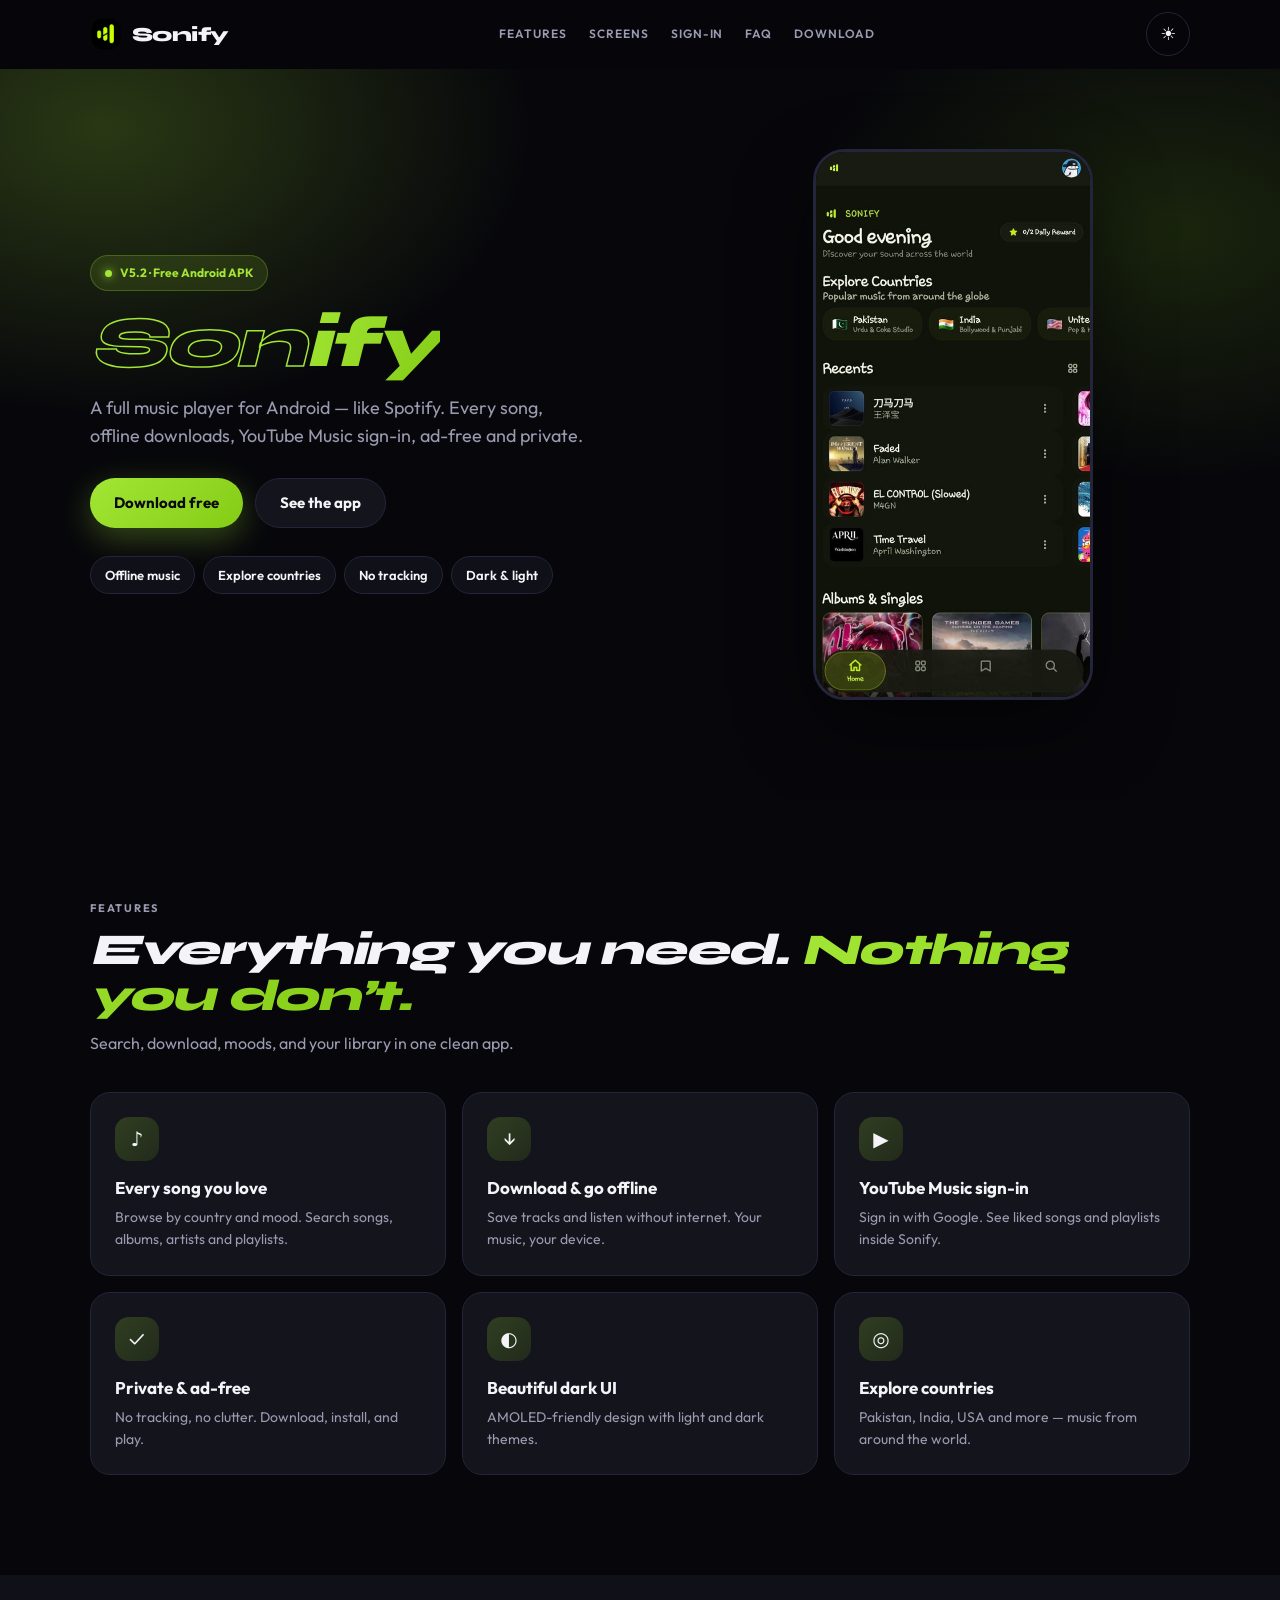
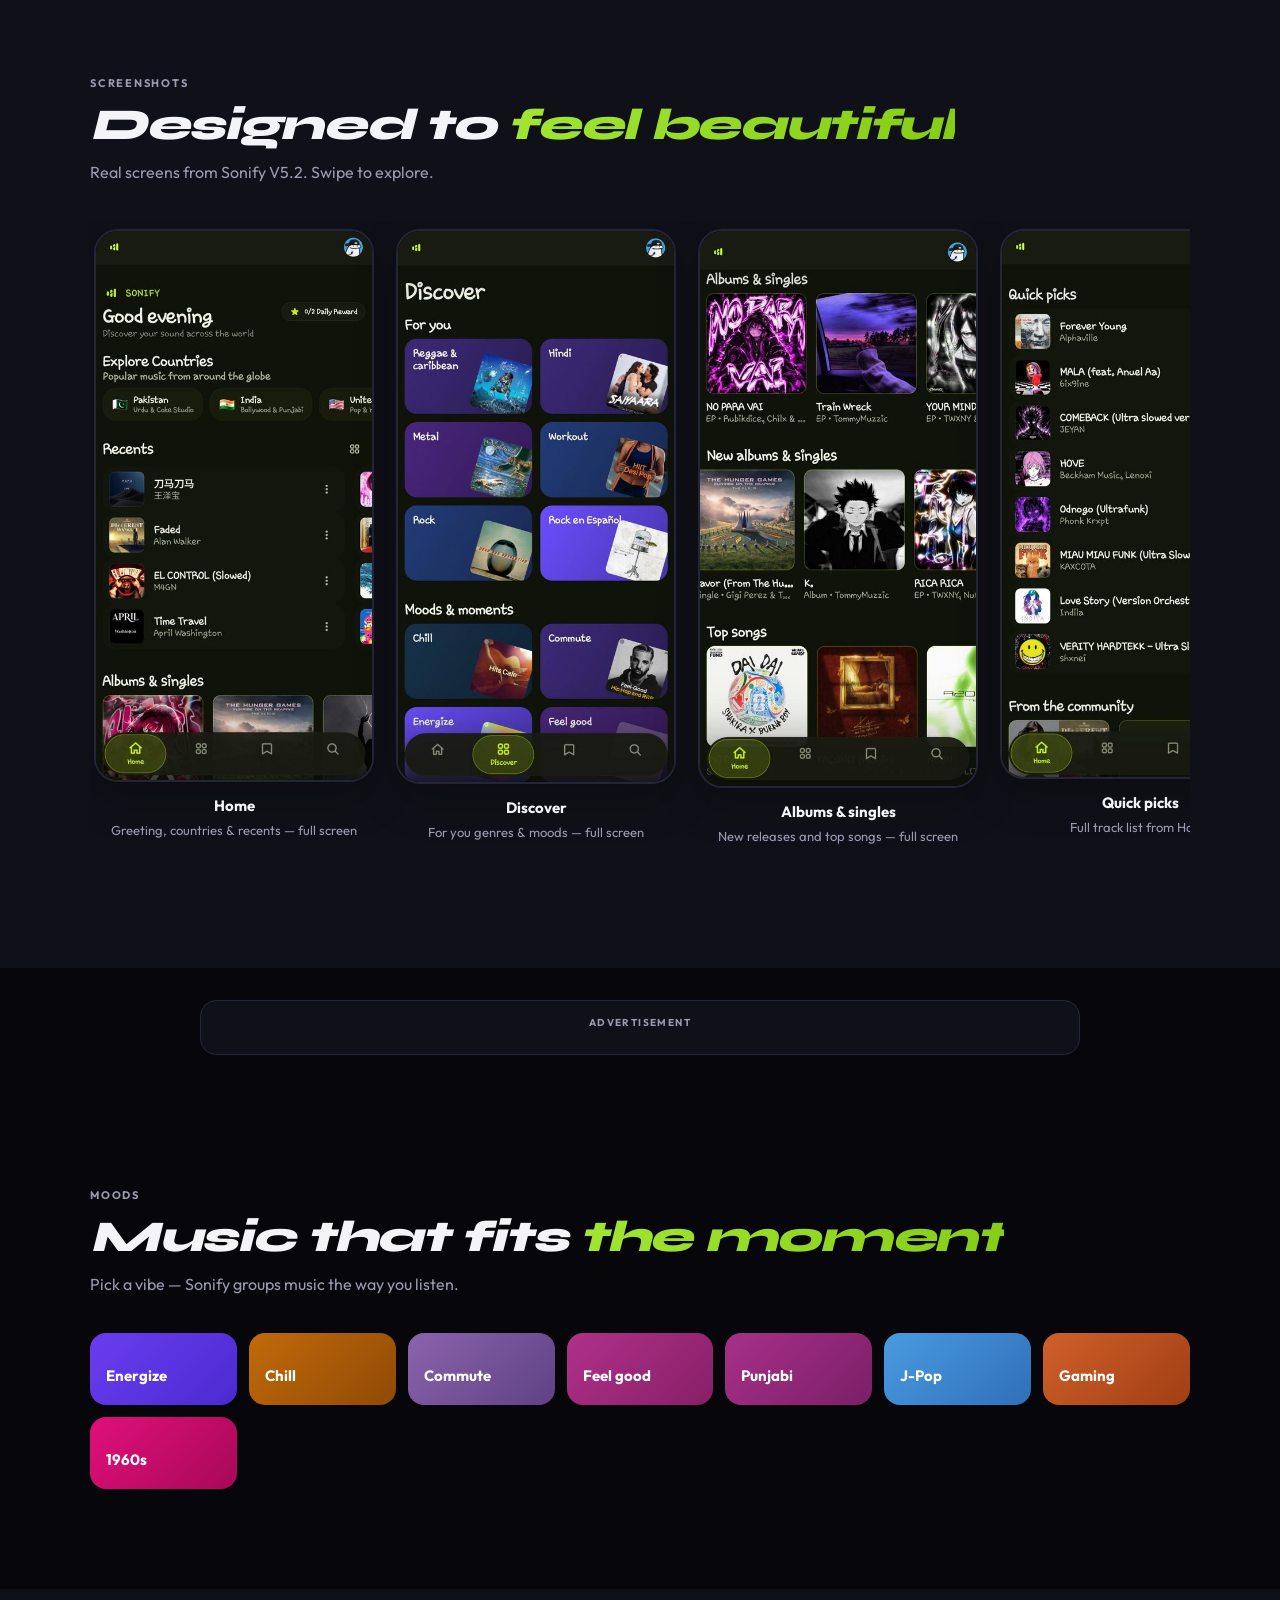
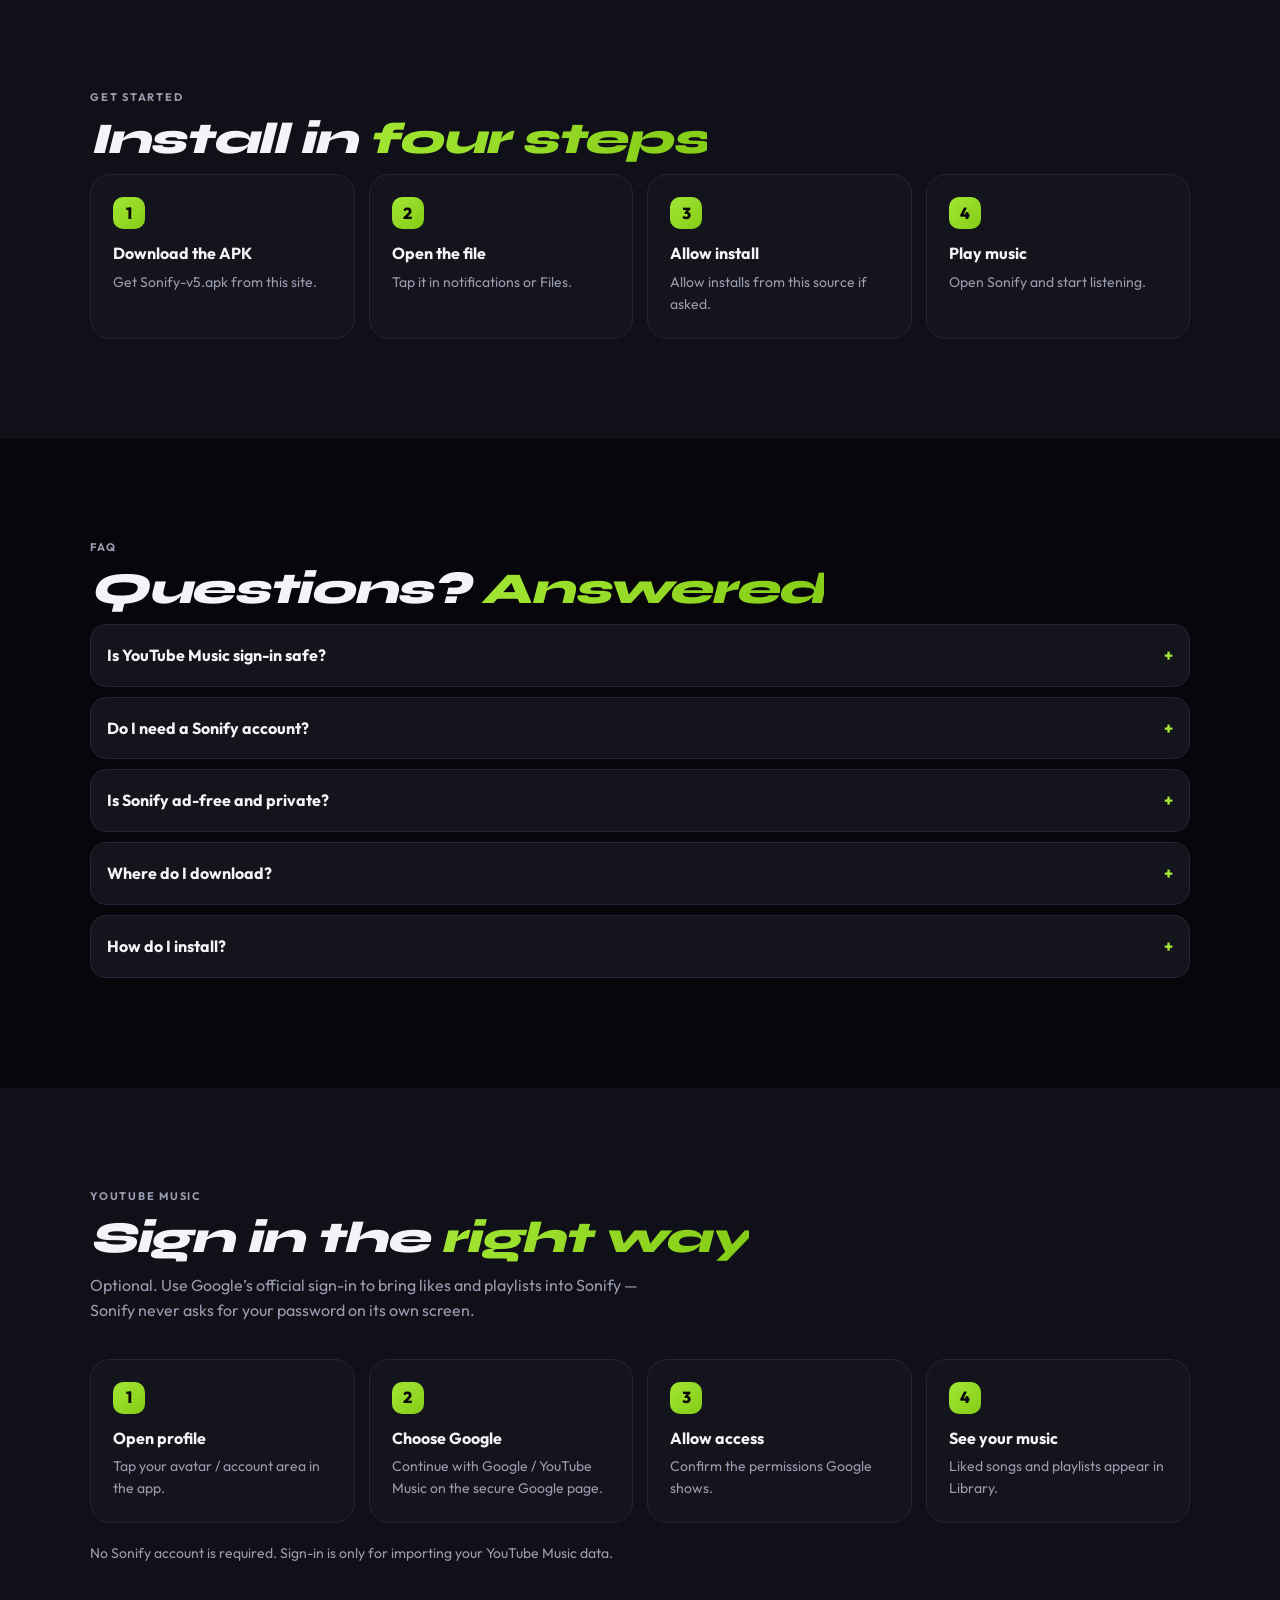
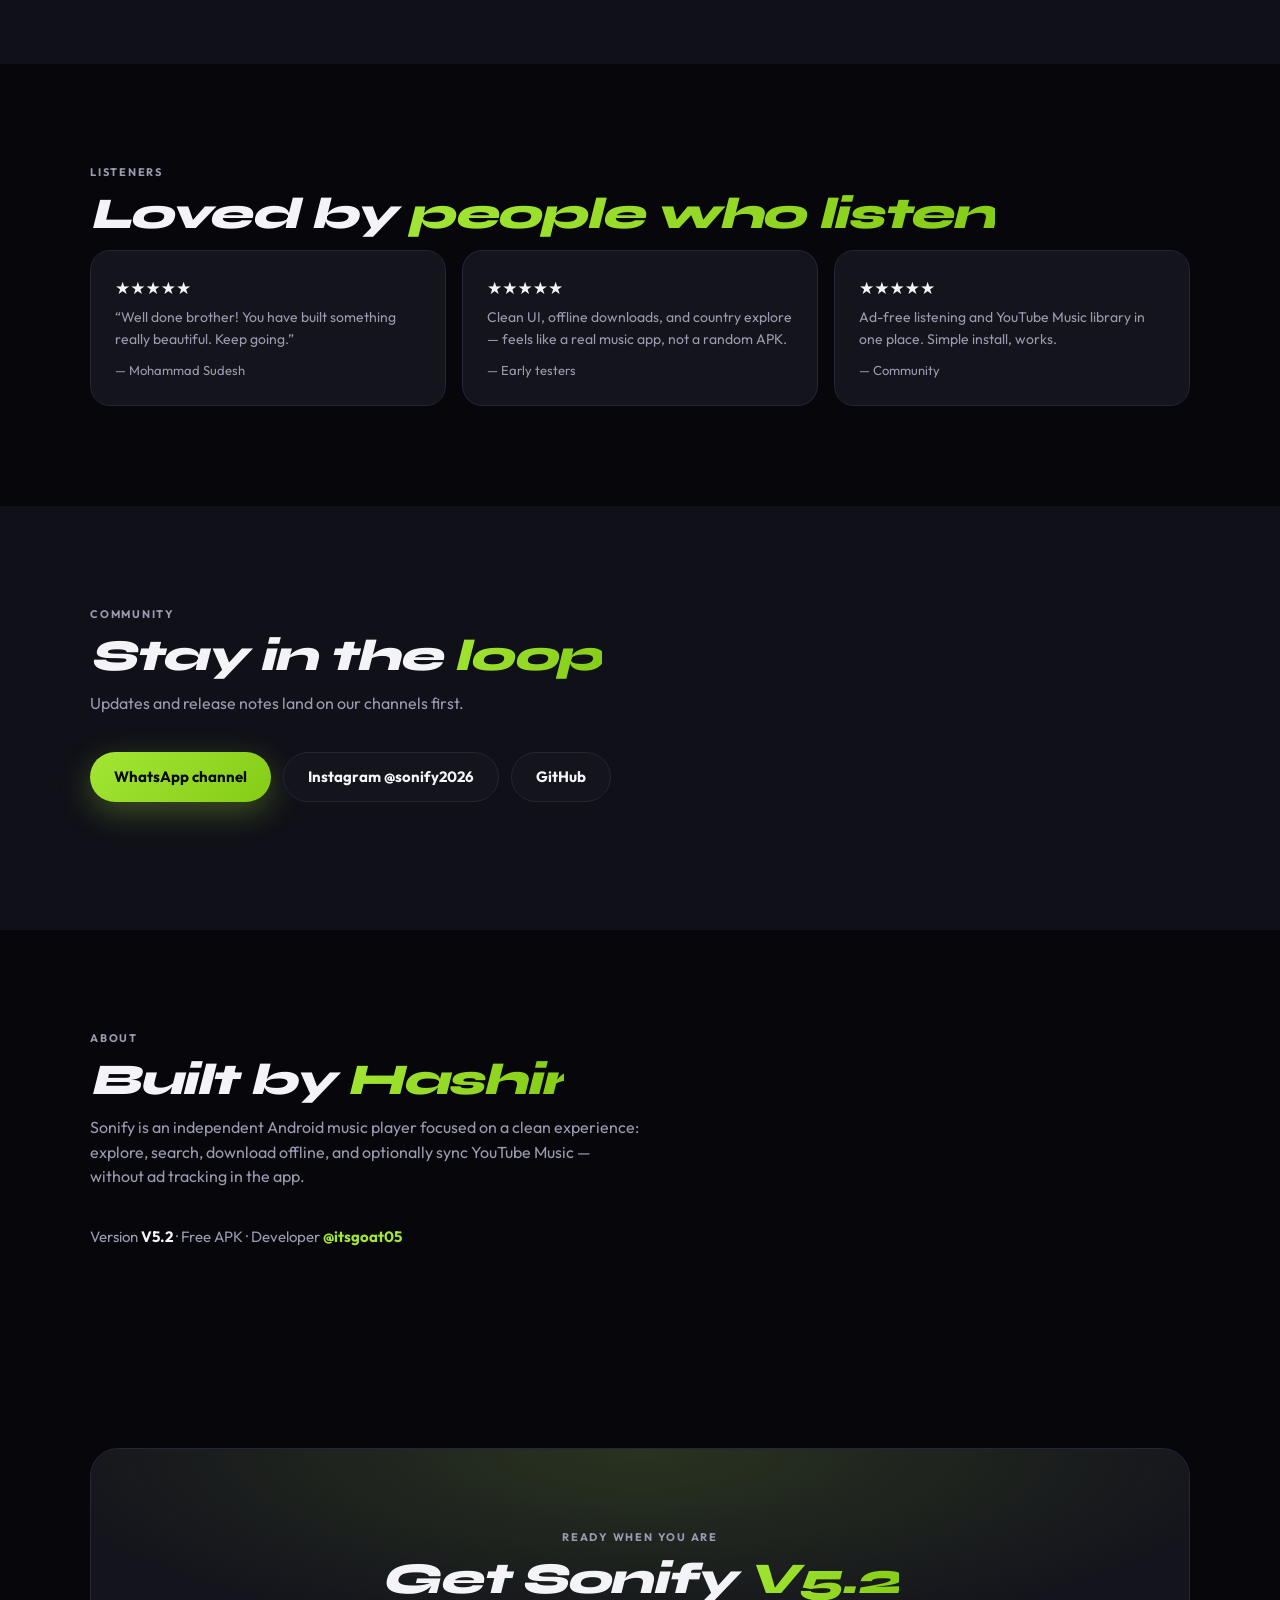
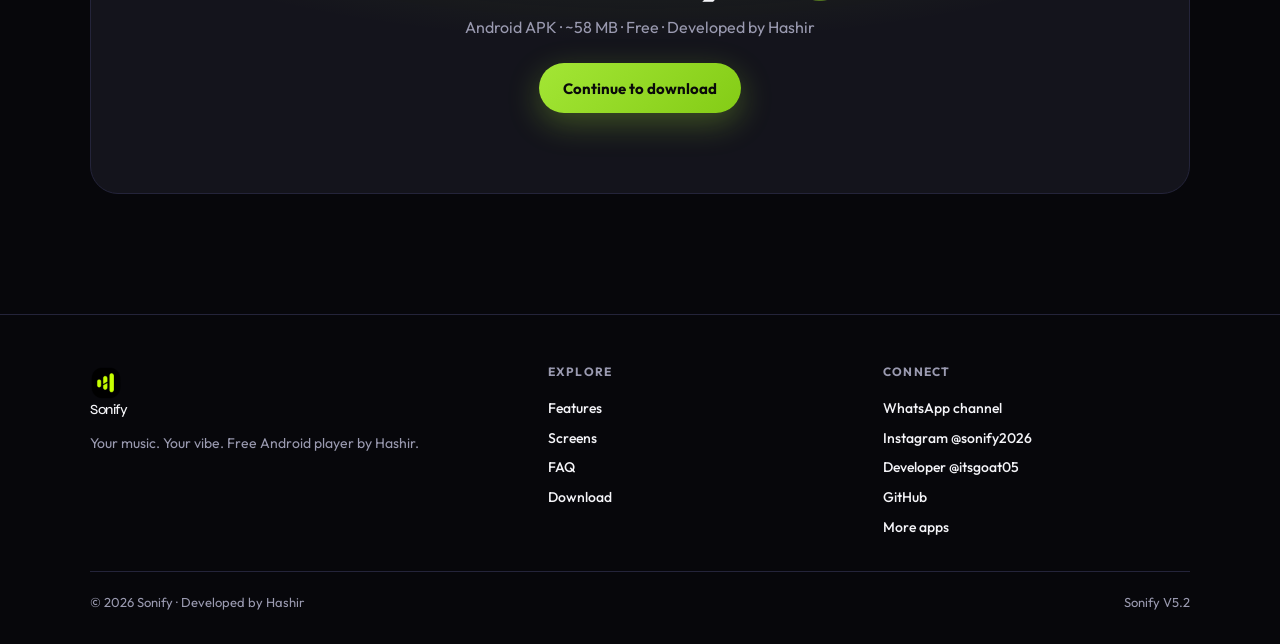
==== index.html @ 1831261c "Add files via upload" ====
<!DOCTYPE html>
<html lang="en">
<head>
<meta charset="utf-8">
<meta name="google-adsense-account" content="ca-pub-5997821729921047">
<meta name="viewport" content="width=device-width, initial-scale=1, maximum-scale=1, user-scalable=no, viewport-fit=cover">
<title>Sonify V5.2 — Free Music Player for Android | Download APK</title>
<link rel="icon" href="/favicon.ico?v=6" sizes="any">
<link rel="icon" type="image/png" sizes="48x48" href="/favicon-48.png?v=6">
<link rel="icon" type="image/png" sizes="192x192" href="/favicon.png?v=6">
<link rel="apple-touch-icon" sizes="180x180" href="/apple-touch-icon.png?v=6">
<meta name="description" content="Sonify V5.2 is a full music player for Android like Spotify — stream and download any song, offline listening, ad-free, no tracking. Sign in with YouTube Music. Just download, install, and play.">
<meta name="keywords" content="Sonify, Sonify V5.2, free music player Android, Spotify alternative, download music APK, offline music player, ad free music app">
<meta name="author" content="Hashir">
<meta name="robots" content="index, follow, max-image-preview:large">
<link rel="canonical" href="https://www.sonify.website/">
<meta name="theme-color" content="#a3e635">
<meta name="application-name" content="Sonify">
<meta property="og:type" content="website">
<meta property="og:site_name" content="Sonify">
<meta property="og:title" content="Sonify V5.2 — Free Music Player for Android | Download APK">
<meta property="og:description" content="Full music player for Android like Spotify. Every song, offline downloads, ad-free, no tracking. Free APK by Hashir.">
<meta property="og:url" content="https://www.sonify.website/">
<meta property="og:image" content="https://www.sonify.website/icon-512.png">
<meta property="og:locale" content="en_US">
<meta name="twitter:card" content="summary_large_image">
<meta name="twitter:title" content="Sonify V5.2 — Free Music Player for Android | Download APK">
<meta name="twitter:description" content="Full music player for Android like Spotify. Every song, offline, ad-free. Download free APK.">
<meta name="twitter:image" content="https://www.sonify.website/icon-512.png">
<script type="application/ld+json">{"@context":"https://schema.org","@type":"SoftwareApplication","name":"Sonify","alternateName":"Sonify V5.2","applicationCategory":"MusicApplication","operatingSystem":"Android","softwareVersion":"5.2","description":"Sonify V5.2 full music player for Android like Spotify. Ad-free, offline, no tracking.","author":{"@type":"Person","name":"Hashir"},"url":"https://www.sonify.website/","image":"https://www.sonify.website/icon-512.png","downloadUrl":"https://github.com/itsmy5784-oss/Sonify/releases/download/v5.0.0/sonify.apk","fileSize":"57.6 MB"}</script>
<meta name="monetag" content="b35fee047ed645a8fd0db316ee1b9341">
<script>try{document.documentElement.dataset.theme=localStorage.getItem("theme")||"dark"}catch(e){document.documentElement.dataset.theme="dark"}</script>
<link rel="preconnect" href="https://fonts.googleapis.com">
<link rel="preconnect" href="https://fonts.gstatic.com" crossorigin>
<link href="https://fonts.googleapis.com/css2?family=Outfit:wght@300;400;500;600;700;800&family=Syne:wght@700;800&display=swap" rel="stylesheet">
<script async src="https://www.googletagmanager.com/gtag/js?id=G-6S0XDQK10V"></script>
<script>window.dataLayer=window.dataLayer||[];function gtag(){dataLayer.push(arguments);}gtag('js',new Date());gtag('config','G-6S0XDQK10V');</script>
<script async src="https://pagead2.googlesyndication.com/pagead/js/adsbygoogle.js?client=ca-pub-5997821729921047" crossorigin="anonymous"></script>
<style>
:root{--lime:#a3e635;--green:#84cc16;--bg:#07070b;--soft:#101018;--card:#14141c;--bd:#24243a;--ink:#f4f4f8;--mute:#9a9ab0;--hdr:rgba(7,7,11,.85);--radius:20px;--ease:cubic-bezier(.22,1,.36,1)}
[data-theme=light]{--bg:#fafafa;--soft:#f3f3f6;--card:#fff;--bd:#e8e8ee;--ink:#0a0a0a;--mute:#6b6b7b;--hdr:rgba(255,255,255,.9)}
*{box-sizing:border-box;margin:0;padding:0}
html{scroll-behavior:smooth;scroll-padding-top:80px}
html,body{overflow-x:hidden;max-width:100vw}
body{font-family:Outfit,system-ui,sans-serif;background:var(--bg);color:var(--ink);line-height:1.55;-webkit-font-smoothing:antialiased;transition:background .35s,color .35s}
a{color:inherit;text-decoration:none}img{display:block;max-width:100%;height:auto}
button{font:inherit;color:inherit;background:none;border:0;cursor:pointer}
:focus-visible{outline:2px solid var(--lime);outline-offset:3px}
.wrap{width:min(1100px,100% - 48px);margin-inline:auto}
section{padding:clamp(56px,9vw,100px) 0}
header{position:sticky;top:0;z-index:50;background:var(--hdr);backdrop-filter:blur(16px);border-bottom:1px solid transparent}
header.scrolled{border-bottom-color:var(--bd);box-shadow:0 8px 30px rgba(0,0,0,.15)}

.logo{display:flex;align-items:center;gap:10px;font-family:Syne,sans-serif;font-weight:800;font-size:20px;letter-spacing:-.03em}
.logo img{width:32px;height:32px;border-radius:9px}
nav{display:flex;gap:22px;margin:0 auto}
nav a{font-size:12px;font-weight:600;letter-spacing:.08em;text-transform:uppercase;color:var(--mute)}
nav a:hover{color:var(--ink)}
.icon-btn{width:42px;height:42px;border-radius:50%;border:1px solid var(--bd);display:grid;place-items:center}
.burger{display:none;width:42px;height:42px;position:relative}
.burger i{position:absolute;left:10px;right:10px;height:2px;background:var(--ink);transition:.3s}
.burger i:first-child{top:15px}.burger i:last-child{top:25px}
.burger.on i:first-child{transform:translateY(5px) rotate(45deg)}
.burger.on i:last-child{transform:translateY(-5px) rotate(-45deg)}
.mnav{display:none;position:fixed;inset:68px 0 0;background:var(--bg);padding:24px;flex-direction:column;gap:8px;z-index:40}
.mnav.open{display:flex}
.mnav a{padding:14px 16px;border-radius:14px;font-weight:600;background:var(--soft)}
.btn{display:inline-flex;align-items:center;justify-content:center;min-height:50px;padding:0 24px;border-radius:99px;font-weight:700;font-size:15px;transition:.25s var(--ease)}
.btn:active{transform:scale(.97)}
.btn-p{background:linear-gradient(135deg,var(--lime),var(--green));color:#0a0a0a;box-shadow:0 10px 32px rgba(163,230,53,.3)}
.btn-p:hover{box-shadow:0 14px 40px rgba(163,230,53,.42);transform:translateY(-1px)}
.btn-g{border:1px solid var(--bd);background:var(--card)}
.hero{padding:clamp(40px,8vw,80px) 0 clamp(60px,10vw,100px);position:relative;overflow:hidden}
.hero::before{content:"";position:absolute;inset:-20% -10%;background:radial-gradient(40% 40% at 15% 20%,rgba(163,230,53,.22),transparent 70%),radial-gradient(35% 35% at 85% 30%,rgba(132,204,22,.15),transparent 70%);pointer-events:none}
.hero .wrap{position:relative;z-index:1;display:grid;grid-template-columns:1.1fr .9fr;gap:48px;align-items:center}
.badge{display:inline-flex;align-items:center;gap:8px;padding:8px 14px;border-radius:99px;background:rgba(163,230,53,.12);border:1px solid rgba(163,230,53,.25);font-size:12px;font-weight:700;color:var(--lime);margin-bottom:18px}
.badge i{width:7px;height:7px;border-radius:50%;background:var(--lime);box-shadow:0 0 10px var(--lime)}
.hero h1{font-family:Syne,sans-serif;font-weight:800;font-style:italic;font-size:clamp(42px,7vw,72px);line-height:.95;letter-spacing:-.03em;margin-bottom:16px}
.stroke{-webkit-text-stroke:1.5px var(--lime);color:transparent}
.grad{background:linear-gradient(120deg,var(--lime),var(--green));-webkit-background-clip:text;background-clip:text;-webkit-text-fill-color:transparent}
.hero p.lead{font-size:clamp(16px,2vw,18px);color:var(--mute);max-width:42ch;margin-bottom:28px}
.hero-cta{display:flex;flex-wrap:wrap;gap:12px;margin-bottom:28px}
.chips{display:flex;flex-wrap:wrap;gap:8px;list-style:none}
.chips li{padding:8px 14px;border-radius:99px;border:1px solid var(--bd);background:var(--soft);font-size:13px;font-weight:600}
.phone-wrap{display:flex;justify-content:center}
.phone{width:min(280px,78vw);border-radius:32px;overflow:hidden;border:3px solid var(--bd);box-shadow:0 30px 80px rgba(0,0,0,.45);background:#0a0a0a}
.phone img{width:100%;aspect-ratio:9/19;object-fit:contain;background:#0a0a0a}
.kicker{font-size:11px;font-weight:700;letter-spacing:.16em;text-transform:uppercase;color:var(--mute);margin-bottom:10px}
.h2{font-family:Syne,sans-serif;font-weight:800;font-style:italic;font-size:clamp(28px,5vw,44px);letter-spacing:-.03em;line-height:1.05;margin-bottom:12px}
.sub{color:var(--mute);max-width:50ch;margin-bottom:36px}
.feats{display:grid;grid-template-columns:repeat(3,1fr);gap:16px}
.feat{padding:24px;border-radius:var(--radius);background:var(--card);border:1px solid var(--bd);transition:.3s}
.feat:hover{transform:translateY(-4px);border-color:rgba(163,230,53,.4)}
.feat .ic{width:44px;height:44px;border-radius:14px;display:grid;place-items:center;background:linear-gradient(135deg,rgba(163,230,53,.2),rgba(132,204,22,.12));font-size:20px;margin-bottom:14px}
.feat h3{font-size:17px;font-weight:700;margin-bottom:6px}
.feat p{font-size:14px;color:var(--mute)}
.gal{display:flex;gap:18px;overflow-x:auto;scroll-snap-type:x mandatory;padding-bottom:12px;-webkit-overflow-scrolling:touch}
.shot{flex:0 0 min(280px,82vw);scroll-snap-align:start;text-align:center}
.shot .frame{border-radius:24px;overflow:hidden;border:2px solid var(--bd);box-shadow:0 16px 40px rgba(0,0,0,.25);background:#000}
.shot img{width:100%;aspect-ratio:9/19;object-fit:contain;object-position:top center;background:#0a0a0a}
.shot b{display:block;margin-top:12px;font-size:15px}
.shot small{color:var(--mute);font-size:13px}
.ad-slot{margin:32px auto;max-width:920px;padding:0 20px}
.ad-box{border:1px solid var(--bd);border-radius:16px;background:var(--soft);padding:14px;text-align:center}
.ad-label{display:block;font-size:10px;font-weight:700;letter-spacing:.14em;text-transform:uppercase;color:var(--mute);margin-bottom:10px}
.moods{display:grid;grid-template-columns:repeat(auto-fill,minmax(140px,1fr));gap:12px}
.mood{padding:18px 16px;border-radius:16px;font-weight:700;font-size:15px;color:#fff;min-height:72px;display:flex;align-items:flex-end;background:linear-gradient(135deg,var(--c1),var(--c2))}
.steps{display:grid;grid-template-columns:repeat(4,1fr);gap:14px}
.step{padding:22px;border-radius:var(--radius);background:var(--card);border:1px solid var(--bd)}
.step .n{width:32px;height:32px;border-radius:10px;background:linear-gradient(135deg,var(--lime),var(--green));color:#0a0a0a;display:grid;place-items:center;font-weight:800;margin-bottom:12px}
.step b{display:block;margin-bottom:6px}
.step p{font-size:14px;color:var(--mute)}
.faq details{border:1px solid var(--bd);border-radius:16px;background:var(--card);margin-bottom:10px;padding:4px 16px}
.faq summary{padding:14px 0;font-weight:700;cursor:pointer;list-style:none;display:flex;justify-content:space-between}
.faq summary::-webkit-details-marker{display:none}
.faq summary::after{content:"+";color:var(--lime);font-weight:800}
.faq details[open] summary::after{content:"–"}
.faq details p{padding:0 0 14px;color:var(--mute);font-size:15px}
.cta{text-align:center;padding:clamp(48px,8vw,80px) 24px;border-radius:28px;background:radial-gradient(80% 80% at 50% 0%,rgba(163,230,53,.15),transparent 70%),var(--card);border:1px solid var(--bd)}
.cta p{color:var(--mute);margin-bottom:24px}
footer{padding:48px 0 32px;border-top:1px solid var(--bd);margin-top:20px}
.fg{display:grid;grid-template-columns:1.4fr 1fr 1fr;gap:28px;margin-bottom:28px}
.fg p{color:var(--mute);font-size:14px;margin-top:8px}
.fg h4{font-size:12px;letter-spacing:.1em;text-transform:uppercase;color:var(--mute);margin-bottom:12px}
.fg a{display:block;padding:4px 0;font-weight:500;font-size:14px}
.fg a:hover{color:var(--lime)}
.copy{display:flex;flex-wrap:wrap;gap:12px 20px;justify-content:space-between;font-size:13px;color:var(--mute);padding-top:20px;border-top:1px solid var(--bd)}
#dlpage{display:none;padding:40px 0 80px}
body.page-dl main{display:none}
body.page-dl #dlpage{display:block}
.dl-hero{text-align:center;margin-bottom:32px}
.dl-hero h1{font-family:Syne,sans-serif;font-weight:800;font-style:italic;font-size:clamp(32px,6vw,48px);margin:12px 0}
.dl-card{max-width:520px;margin:0 auto;padding:28px;border-radius:24px;background:var(--card);border:1px solid var(--bd);text-align:center}
.dl-meta{display:grid;grid-template-columns:1fr 1fr;gap:12px;margin:20px 0;text-align:left}
.dl-meta div{padding:12px;border-radius:14px;background:var(--soft)}
.dl-meta span{display:block;font-size:11px;color:var(--mute);text-transform:uppercase;letter-spacing:.08em}
#ld{position:fixed;inset:0;z-index:9999;display:none;place-items:center;place-content:center;background:var(--bg);padding:20px;width:100vw;height:100dvh}
#ld.show{display:grid}
.ld-in{text-align:center;max-width:360px}
.ld-bar{width:min(70vw,280px);height:5px;border-radius:99px;background:var(--bd);overflow:hidden;margin:16px auto 0}
.ld-bar i{display:block;height:100%;width:0;background:linear-gradient(90deg,var(--lime),var(--green));border-radius:99px}
.sticky{
  position:fixed;
  right:max(16px, env(safe-area-inset-right));
  left:auto;
  bottom:calc(20px + env(safe-area-inset-bottom));
  transform:none;
  z-index:30;
  display:none;
  min-height:48px;
  padding:0 20px;
  box-shadow:0 12px 36px rgba(163,230,53,.35);
}
.sticky.show{display:inline-flex}
@media(max-width:560px){
  .sticky{
    right:max(12px, env(safe-area-inset-right));
    bottom:calc(18px + env(safe-area-inset-bottom));
    font-size:14px;
    min-height:46px;
    padding:0 18px;
  }
}
@media(max-width:900px){
  .hero .wrap{grid-template-columns:1fr;text-align:center}
  .hero p.lead,.hero-cta,.chips{margin-inline:auto;justify-content:center}
  .feats{grid-template-columns:1fr 1fr}
  .steps{grid-template-columns:1fr 1fr}
  .fg{grid-template-columns:1fr}
  nav{display:none}.burger{display:block}
}
@media(max-width:560px){.feats,.steps{grid-template-columns:1fr}.wrap{width:min(100% - 32px,1100px)}}

.shot .frame{background:#0a0a0a;display:flex;align-items:flex-start;justify-content:center;min-height:0}
.shot img{width:100%;height:auto!important;aspect-ratio:auto!important;object-fit:contain!important;object-position:top center}
.phone{background:#0a0a0a;display:flex;align-items:flex-start}
.phone img{width:100%;height:auto!important;aspect-ratio:auto!important;object-fit:contain!important}
.gal{gap:22px;padding:8px 4px 20px}


.gal{padding-left:4px;padding-right:24px;scroll-padding-inline:16px}
.ad-slot{padding-left:max(20px, env(safe-area-inset-left));padding-right:max(20px, env(safe-area-inset-right))}
.hero .wrap{padding-inline:0}
@media(max-width:900px){
  .phone-wrap{margin-top:12px;padding-inline:8px}
}


.bar{height:68px;display:flex;align-items:center;justify-content:space-between;gap:20px}
.logo{flex:0 0 auto;margin-right:auto}
.nav-desk{display:flex;gap:22px;margin:0 auto}
.bar-right{display:flex;align-items:center;gap:12px;margin-left:auto;flex:0 0 auto}
.theme-btn{width:44px;height:44px;border-radius:50%;border:1px solid var(--bd);display:grid;place-items:center;font-size:18px;transition:border-color .2s,background .2s}
.theme-btn:hover{border-color:var(--lime);background:rgba(163,230,53,.08)}
.theme-icon{line-height:1}
@media(max-width:900px){
  .nav-desk{display:none}
  .bar-right{gap:10px}
  .logo{margin-right:0}
}


.follow-box{margin-top:24px;padding:22px;border-radius:20px;border:1px solid var(--bd);background:var(--soft);text-align:center}
.follow-box b{display:block;font-size:17px;margin-bottom:6px}
.follow-box>p{color:var(--mute);font-size:14px;margin-bottom:16px}
.follow-links{display:flex;flex-direction:column;gap:10px}
.follow-links .btn{width:100%}

</style>
</head>
<body>

<header id="hdr"><div class="wrap bar">
<a class="logo" href="#top" id="top"><img id="logoImg" alt="Sonify" width="32" height="32"><span>Sonify</span></a>
<nav class="nav-desk">
<a href="#features">Features</a><a href="#screens">Screens</a><a href="#signin">Sign-in</a><a href="#faq">FAQ</a><a href="#get">Download</a>
</nav>
<div class="bar-right">
<button class="icon-btn theme-btn" id="theme" type="button" aria-label="Toggle dark and light mode" title="Dark / Light">
<span class="theme-icon" id="themeIcon">☾</span>
</button>
<button class="burger" id="burger" type="button" aria-label="Menu"><i></i><i></i></button>
</div>
</div></header>
<div class="mnav" id="mnav">
<a href="#features">Features</a><a href="#screens">Screens</a><a href="#signin">Sign-in</a><a href="#install">Install</a><a href="#reviews">Reviews</a><a href="#faq">FAQ</a><a href="#get">Download</a>
</div>
<main>
<section class="hero"><div class="wrap">
<div>
<div class="badge"><i></i> V5.2 · Free Android APK</div>
<h1><span class="stroke">Son</span><span class="grad">ify</span></h1>
<p class="lead">A full music player for Android — like Spotify. Every song, offline downloads, YouTube Music sign-in, ad-free and private.</p>
<div class="hero-cta">
<a class="btn btn-p" href="#get">Download free</a>
<a class="btn btn-g" href="#screens">See the app</a>
</div>
<ul class="chips"><li>Offline music</li><li>Explore countries</li><li>No tracking</li><li>Dark &amp; light</li></ul>
</div>
<div class="phone-wrap"><div class="phone"><img id="heroShot" alt="Sonify Home" width="260" height="548"></div></div>
</div></section>

<section id="features"><div class="wrap">
<div class="kicker">Features</div>
<h2 class="h2">Everything you need. <span class="grad">Nothing you don’t.</span></h2>
<p class="sub">Search, download, moods, and your library in one clean app.</p>
<div class="feats">
<article class="feat"><div class="ic">♪</div><h3>Every song you love</h3><p>Browse by country and mood. Search songs, albums, artists and playlists.</p></article>
<article class="feat"><div class="ic">↓</div><h3>Download &amp; go offline</h3><p>Save tracks and listen without internet. Your music, your device.</p></article>
<article class="feat"><div class="ic">▶</div><h3>YouTube Music sign-in</h3><p>Sign in with Google. See liked songs and playlists inside Sonify.</p></article>
<article class="feat"><div class="ic">✓</div><h3>Private &amp; ad-free</h3><p>No tracking, no clutter. Download, install, and play.</p></article>
<article class="feat"><div class="ic">◐</div><h3>Beautiful dark UI</h3><p>AMOLED-friendly design with light and dark themes.</p></article>
<article class="feat"><div class="ic">◎</div><h3>Explore countries</h3><p>Pakistan, India, USA and more — music from around the world.</p></article>
</div></div></section>

<section id="screens" style="background:var(--soft)"><div class="wrap">
<div class="kicker">Screenshots</div>
<h2 class="h2">Designed to <span class="grad">feel beautiful</span></h2>
<p class="sub">Real screens from Sonify V5.2. Swipe to explore.</p>
<div class="gal" id="gal"></div>
</div></section>

<div class="ad-slot"><div class="ad-box"><span class="ad-label">Advertisement</span>
<script>atOptions={key:'7f83306c2bfa75281f6f2a9a30f664de',format:'iframe',height:300,width:160,params:{}};</script>
<script src="https://bauval.org/22/7f83306c2bfa75281f6f2a9a30f664de"></script>
</div></div>

<section id="moods"><div class="wrap">
<div class="kicker">Moods</div>
<h2 class="h2">Music that fits <span class="grad">the moment</span></h2>
<p class="sub">Pick a vibe — Sonify groups music the way you listen.</p>
<div class="moods" id="moodGrid"></div>
</div></section>

<section id="install" style="background:var(--soft)"><div class="wrap">
<div class="kicker">Get started</div>
<h2 class="h2">Install in <span class="grad">four steps</span></h2>
<div class="steps">
<div class="step"><div class="n">1</div><b>Download the APK</b><p>Get Sonify-v5.apk from this site.</p></div>
<div class="step"><div class="n">2</div><b>Open the file</b><p>Tap it in notifications or Files.</p></div>
<div class="step"><div class="n">3</div><b>Allow install</b><p>Allow installs from this source if asked.</p></div>
<div class="step"><div class="n">4</div><b>Play music</b><p>Open Sonify and start listening.</p></div>
</div></div></section>

<section id="faq"><div class="wrap">
<div class="kicker">FAQ</div>
<h2 class="h2">Questions? <span class="grad">Answered</span></h2>
<div class="faq">
<details><summary>Is YouTube Music sign-in safe?</summary><p>Yes. You sign in through Google’s official page. Sonify does not ask for your password on its own screen.</p></details>
<details><summary>Do I need a Sonify account?</summary><p>No. YouTube Music sign-in is optional for likes and playlists.</p></details>
<details><summary>Is Sonify ad-free and private?</summary><p>Yes. No tracking for ads — just download, install, and play.</p></details>
<details><summary>Where do I download?</summary><p>Use any Download button here for the official Sonify V5.2 APK.</p></details>
<details><summary>How do I install?</summary><p>Open the APK, allow the source if prompted, then tap Install.</p></details>
</div></div></section>


<section id="signin" style="background:var(--soft)"><div class="wrap">
<div class="kicker">YouTube Music</div>
<h2 class="h2">Sign in the <span class="grad">right way</span></h2>
<p class="sub">Optional. Use Google’s official sign-in to bring likes and playlists into Sonify — Sonify never asks for your password on its own screen.</p>
<div class="steps">
<div class="step"><div class="n">1</div><b>Open profile</b><p>Tap your avatar / account area in the app.</p></div>
<div class="step"><div class="n">2</div><b>Choose Google</b><p>Continue with Google / YouTube Music on the secure Google page.</p></div>
<div class="step"><div class="n">3</div><b>Allow access</b><p>Confirm the permissions Google shows.</p></div>
<div class="step"><div class="n">4</div><b>See your music</b><p>Liked songs and playlists appear in Library.</p></div>
</div>
<p style="margin-top:20px;color:var(--mute);font-size:14px;max-width:60ch">No Sonify account is required. Sign-in is only for importing your YouTube Music data.</p>
</div></section>

<section id="reviews"><div class="wrap">
<div class="kicker">Listeners</div>
<h2 class="h2">Loved by <span class="grad">people who listen</span></h2>
<div class="feats" style="margin-top:8px">
<article class="feat"><h3>★★★★★</h3><p>“Well done brother! You have built something really beautiful. Keep going.”</p><p style="margin-top:10px;font-size:13px;color:var(--mute)">— Mohammad Sudesh</p></article>
<article class="feat"><h3>★★★★★</h3><p>Clean UI, offline downloads, and country explore — feels like a real music app, not a random APK.</p><p style="margin-top:10px;font-size:13px;color:var(--mute)">— Early testers</p></article>
<article class="feat"><h3>★★★★★</h3><p>Ad-free listening and YouTube Music library in one place. Simple install, works.</p><p style="margin-top:10px;font-size:13px;color:var(--mute)">— Community</p></article>
</div></div></section>

<section id="community" style="background:var(--soft)"><div class="wrap">
<div class="kicker">Community</div>
<h2 class="h2">Stay in the <span class="grad">loop</span></h2>
<p class="sub">Updates and release notes land on our channels first.</p>
<div class="hero-cta">
<a class="btn btn-p" href="https://whatsapp.com/channel/0029VbEMffH1NCrV55Swl83V" target="_blank" rel="noopener">WhatsApp channel</a>
<a class="btn btn-g" href="https://www.instagram.com/sonify2026/" target="_blank" rel="noopener">Instagram @sonify2026</a>
<a class="btn btn-g" href="https://github.com/itsmy5784-oss" target="_blank" rel="noopener">GitHub</a>
</div>
</div></section>

<section id="about"><div class="wrap">
<div class="kicker">About</div>
<h2 class="h2">Built by <span class="grad">Hashir</span></h2>
<p class="sub">Sonify is an independent Android music player focused on a clean experience: explore, search, download offline, and optionally sync YouTube Music — without ad tracking in the app.</p>
<p style="color:var(--mute);font-size:15px;max-width:55ch">Version <b style="color:var(--ink)">V5.2</b> · Free APK · Developer <a href="https://www.instagram.com/itsgoat05/" target="_blank" rel="noopener" style="color:var(--lime);font-weight:700">@itsgoat05</a></p>
</div></section>

<section id="get"><div class="wrap"><div class="cta">
<div class="kicker">Ready when you are</div>
<h2 class="h2">Get Sonify <span class="grad">V5.2</span></h2>
<p>Android APK · ~58 MB · Free · Developed by Hashir</p>
<button type="button" class="btn btn-p" id="goDl">Continue to download</button>
</div></div></section>
</main>

<section id="dlpage"><div class="wrap">
<p style="margin-bottom:16px"><a href="#" id="backHome">← Back to Sonify</a></p>
<div class="dl-hero">
<div class="badge"><i></i> Latest release</div>
<h1><span class="stroke">Sonify</span> <span class="grad">V5.2</span></h1>
<p style="color:var(--mute)">Modern music player for Android by Hashir</p>
</div>
<div class="dl-card">
<div class="dl-meta">
<div><span>Version</span><b>V5.2</b></div>
<div><span>Platform</span><b>Android</b></div>
<div><span>File</span><b>APK · ~58 MB</b></div>
<div><span>Developer</span><b>Hashir</b></div>
</div>
<button type="button" class="btn btn-p" id="dlBtn" style="width:100%">Download APK</button>
<p style="margin-top:12px;font-size:13px;color:var(--mute)">If it doesn’t start, <a id="dlReal" href="https://github.com/itsmy5784-oss/Sonify/releases/download/v5.0.0/sonify.apk" download="sonify.apk">tap here</a>.</p>

<div class="follow-box" id="followBox" hidden>
  <b>Thanks for downloading Sonify</b>
  <p>Support the project — follow and share with friends.</p>
  <div class="follow-links">
    <a class="btn btn-p" href="https://www.instagram.com/itsgoat05/" target="_blank" rel="noopener">Follow developer Hashir</a>
    <a class="btn btn-g" href="https://www.instagram.com/sonify2026/" target="_blank" rel="noopener">Instagram @sonify2026</a>
    <a class="btn btn-g" href="https://whatsapp.com/channel/0029VbEMffH1NCrV55Swl83V" target="_blank" rel="noopener">WhatsApp channel</a>
  </div>
  <button type="button" class="btn btn-g" id="shareBtn" style="margin-top:12px;width:100%">Share to other people and support us</button>
</div>

</div></div></section>

<footer><div class="wrap">
<div class="fg">
<div><a class="logo" href="#top"><img id="flogo" alt="" width="28" height="28"><span>Sonify</span></a>
<p>Your music. Your vibe. Free Android player by Hashir.</p></div>
<div><h4>Explore</h4>
<a href="#features">Features</a><a href="#screens">Screens</a><a href="#faq">FAQ</a><a href="#get">Download</a></div>
<div><h4>Connect</h4>
<a href="https://whatsapp.com/channel/0029VbEMffH1NCrV55Swl83V" target="_blank" rel="noopener">WhatsApp channel</a>
<a href="https://www.instagram.com/sonify2026/" target="_blank" rel="noopener">Instagram @sonify2026</a>
<a href="https://www.instagram.com/itsgoat05/" target="_blank" rel="noopener">Developer @itsgoat05</a>
<a href="https://github.com/itsmy5784-oss" target="_blank" rel="noopener">GitHub</a>
<a href="https://araplhn.org/4/5f58503c05f97b229ee7c5a10f6f0596" target="_blank" rel="noopener sponsored">More apps</a>
</div></div>
<div class="copy"><span>© 2026 Sonify · Developed by Hashir</span><span>Sonify V5.2</span></div>
</div></footer>

<a class="btn btn-p sticky" id="sticky" href="#get">Download</a>
<div id="ld" role="status"><div class="ld-in"><b id="ldT">Loading…</b><div class="ld-bar"><i id="ldF"></i></div></div></div>

<script>
const APK="https://github.com/itsmy5784-oss/Sonify/releases/download/v5.0.0/sonify.apk";
const LOGO="[data-uri]";
const SHOTS={
 home:"[data-uri]",
 homeL:"[data-uri]",
 disc:"[data-uri]",
 discL:"[data-uri]",
 srch:"[data-uri]",
 srchL:"[data-uri]",
 libr:"[data-uri]",
 librL:"[data-uri]",
 albums:"[data-uri]",albumsL:"[data-uri]",picks:"[data-uri]",picksL:"[data-uri]",icon:"[data-uri]",iconLight:"[data-uri]"
};

const SHOT_LIST=[
  {k:"home",t:"Home",d:"Greeting, countries & recents — full screen"},
  {k:"disc",t:"Discover",d:"For you genres & moods — full screen"},
  {k:"albums",t:"Albums & singles",d:"New releases and top songs — full screen"},
  {k:"picks",t:"Quick picks",d:"Full track list from Home"},
  {k:"srch",t:"Search",d:"Search bar, recent & trending — full screen"},
  {k:"libr",t:"Your Library",d:"Downloads, local, WebDAV, SMB — full screen"}
];
const MOODS=[["Energize","#6a3df0","#4a2bd0"],["Chill","#c26a0a","#8f4a05"],["Commute","#8a63ad","#5f4283"],["Feel good","#b0308a","#862066"],["Punjabi","#a8308a","#7a1f66"],["J-Pop","#4a9be0","#2f6fb8"],["Gaming","#d0602a","#a03e14"],["1960s","#e0107a","#a80858"]];

const $=id=>document.getElementById(id);
function setLogos(){
  const src=SHOTS.icon||LOGO;
  ["logoImg","flogo"].forEach(id=>{const el=$(id);if(el)el.src=src});
}
function buildGal(){
  const g=$("gal");
  if(!g)return;
  g.innerHTML=SHOT_LIST.map(s=>`<div class="shot"><div class="frame"><img src="${SHOTS[s.k]||""}" alt="${s.t}" loading="lazy" width="220" height="464"></div><b>${s.t}</b><small>${s.d}</small></div>`).join("");
  if(SHOTS.home) $("heroShot").src=SHOTS.home;
}
function buildMoods(){
  const m=$("moodGrid");
  if(!m)return;
  m.innerHTML=MOODS.map(([n,c1,c2])=>`<div class="mood" style="--c1:${c1};--c2:${c2}">${n}</div>`).join("");
}
function loader(ms,msg,done){
  const L=$("ld"),F=$("ldF"),T=$("ldT");
  L.classList.add("show");T.textContent=msg||"Loading…";
  F.style.transition="none";F.style.width="0";void F.offsetWidth;
  F.style.transition="width "+ms+"ms linear";F.style.width="100%";
  setTimeout(()=>{L.classList.remove("show");F.style.width="0";done&&done()},ms);
}
function goDownloadPage(){
  document.body.classList.add("page-dl");
  history.pushState(null,"","#/new");
  scrollTo(0,0);
  try{gtag("event","continue_to_download")}catch(e){}
}
function goHome(){
  document.body.classList.remove("page-dl");
  history.pushState(null,"","#");
  scrollTo(0,0);
}
function startApk(){
  try{gtag("event","apk_download",{app_version:"v5.2"})}catch(e){}
  loader(2500,"Preparing Sonify V5.2…",()=>{
    const a=document.createElement("a");
    a.href=APK;a.download="sonify.apk";a.rel="noopener";
    document.body.appendChild(a);a.click();a.remove();
    const fb=$("followBox");
    if(fb){fb.hidden=false;fb.scrollIntoView({behavior:"smooth",block:"nearest"})}
  });
}
$("shareBtn")&&($("shareBtn").onclick=async()=>{
  const data={title:"Sonify V5.2",text:"Download Sonify — free music player for Android. Ad-free, offline, by Hashir.",url:"https://www.sonify.website/"};
  try{gtag("event","share_click")}catch(e){}
  if(navigator.share){try{await navigator.share(data);return}catch(e){}}
  try{await navigator.clipboard.writeText(data.url+" — "+data.text);alert("Link copied! Share it with friends and support us.")}catch(e){alert(data.url)}
});

function syncThemeIcon(){
  const t=document.documentElement.dataset.theme||"dark";
  const ic=$("themeIcon");
  if(ic) ic.textContent=t==="light"?"☾":"☀";
}
$("theme").onclick=()=>{
  const n=document.documentElement.dataset.theme==="light"?"dark":"light";
  document.documentElement.dataset.theme=n;
  try{localStorage.setItem("theme",n)}catch(e){}
  syncThemeIcon();
};
syncThemeIcon();
$("burger").onclick=()=>{
  $("burger").classList.toggle("on");
  $("mnav").classList.toggle("open");
};
$("mnav").querySelectorAll("a").forEach(a=>a.onclick=()=>{$("burger").classList.remove("on");$("mnav").classList.remove("open")});
$("goDl").onclick=()=>loader(1600,"Opening download…",goDownloadPage);
$("backHome").onclick=e=>{e.preventDefault();goHome()};
$("dlBtn").onclick=startApk;
$("dlReal").href=APK;

addEventListener("scroll",()=>{
  $("hdr").classList.toggle("scrolled",scrollY>20);
  $("sticky").classList.toggle("show",scrollY>500&&!document.body.classList.contains("page-dl"));
},{passive:true});
addEventListener("popstate",()=>{
  if(location.hash==="#/new")document.body.classList.add("page-dl");
  else document.body.classList.remove("page-dl");
});
if(location.hash==="#/new")document.body.classList.add("page-dl");

setLogos();buildGal();buildMoods();
</script>
</body></html>
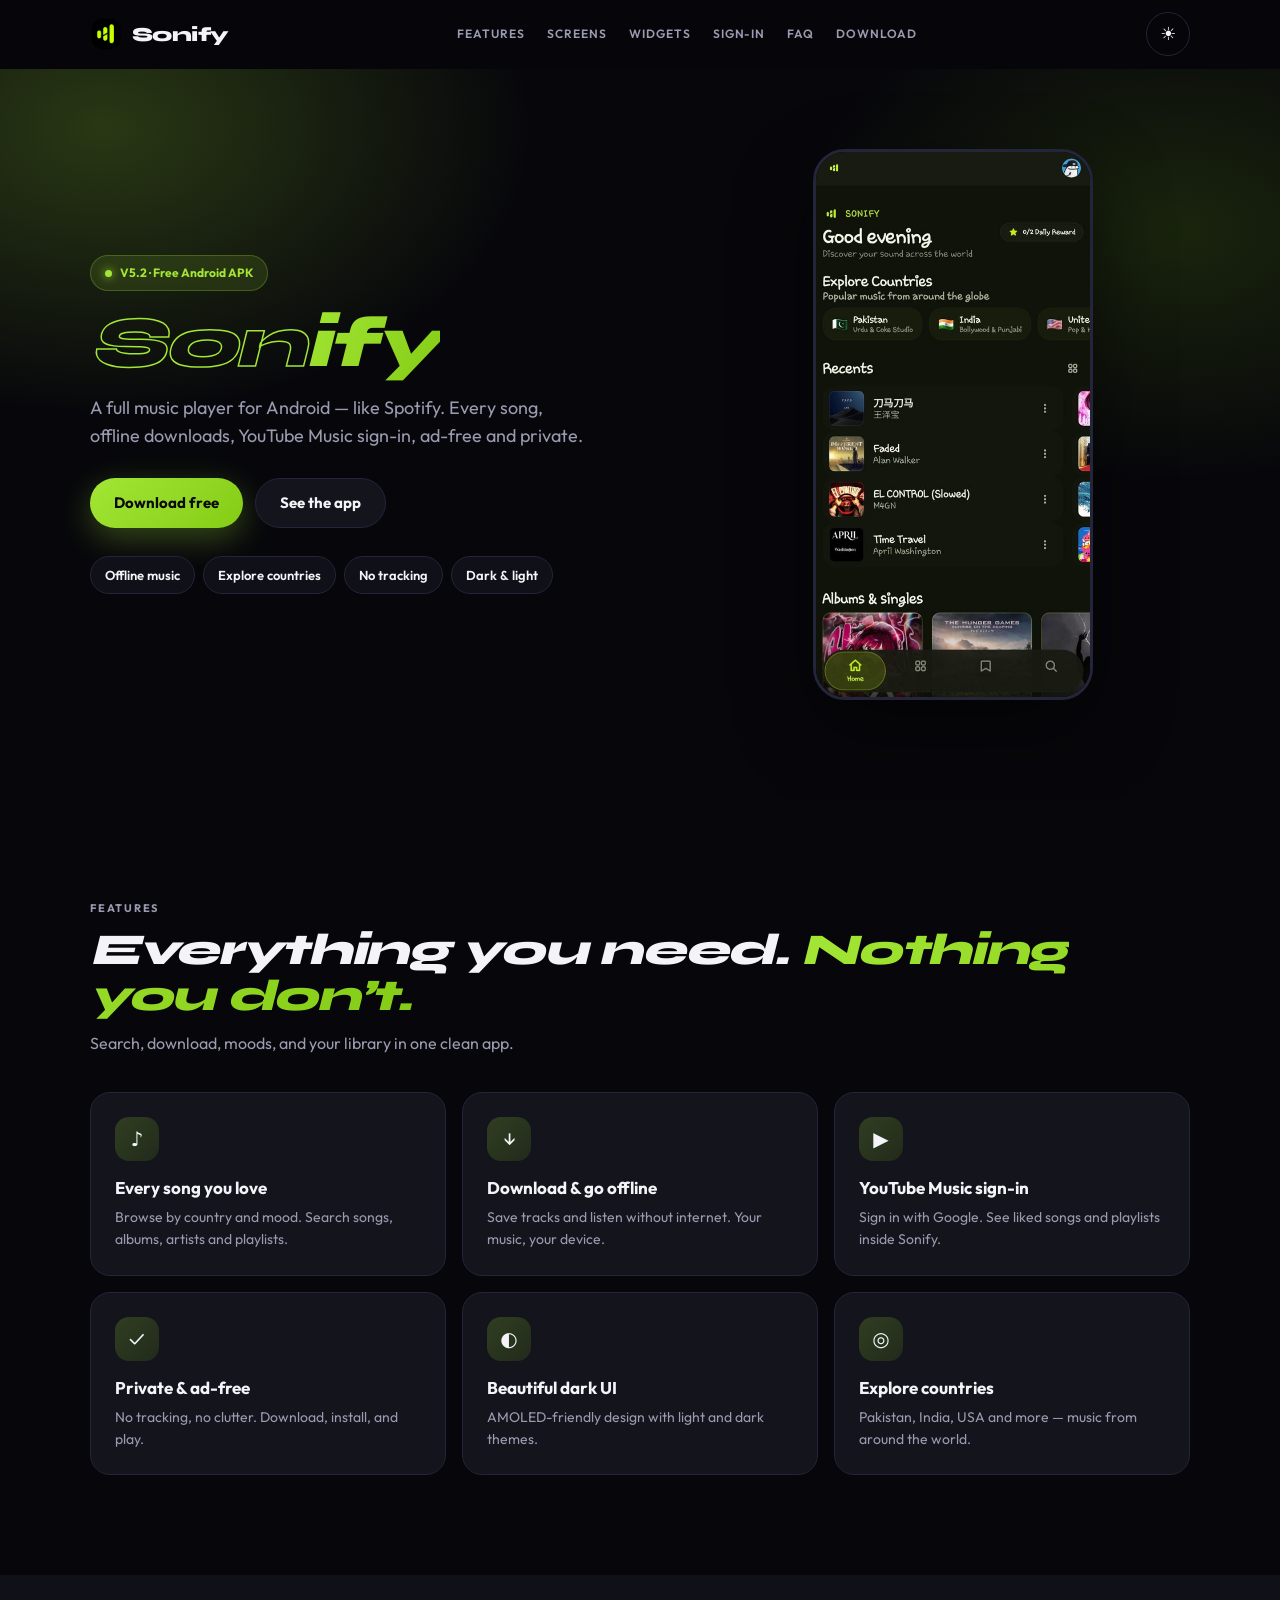
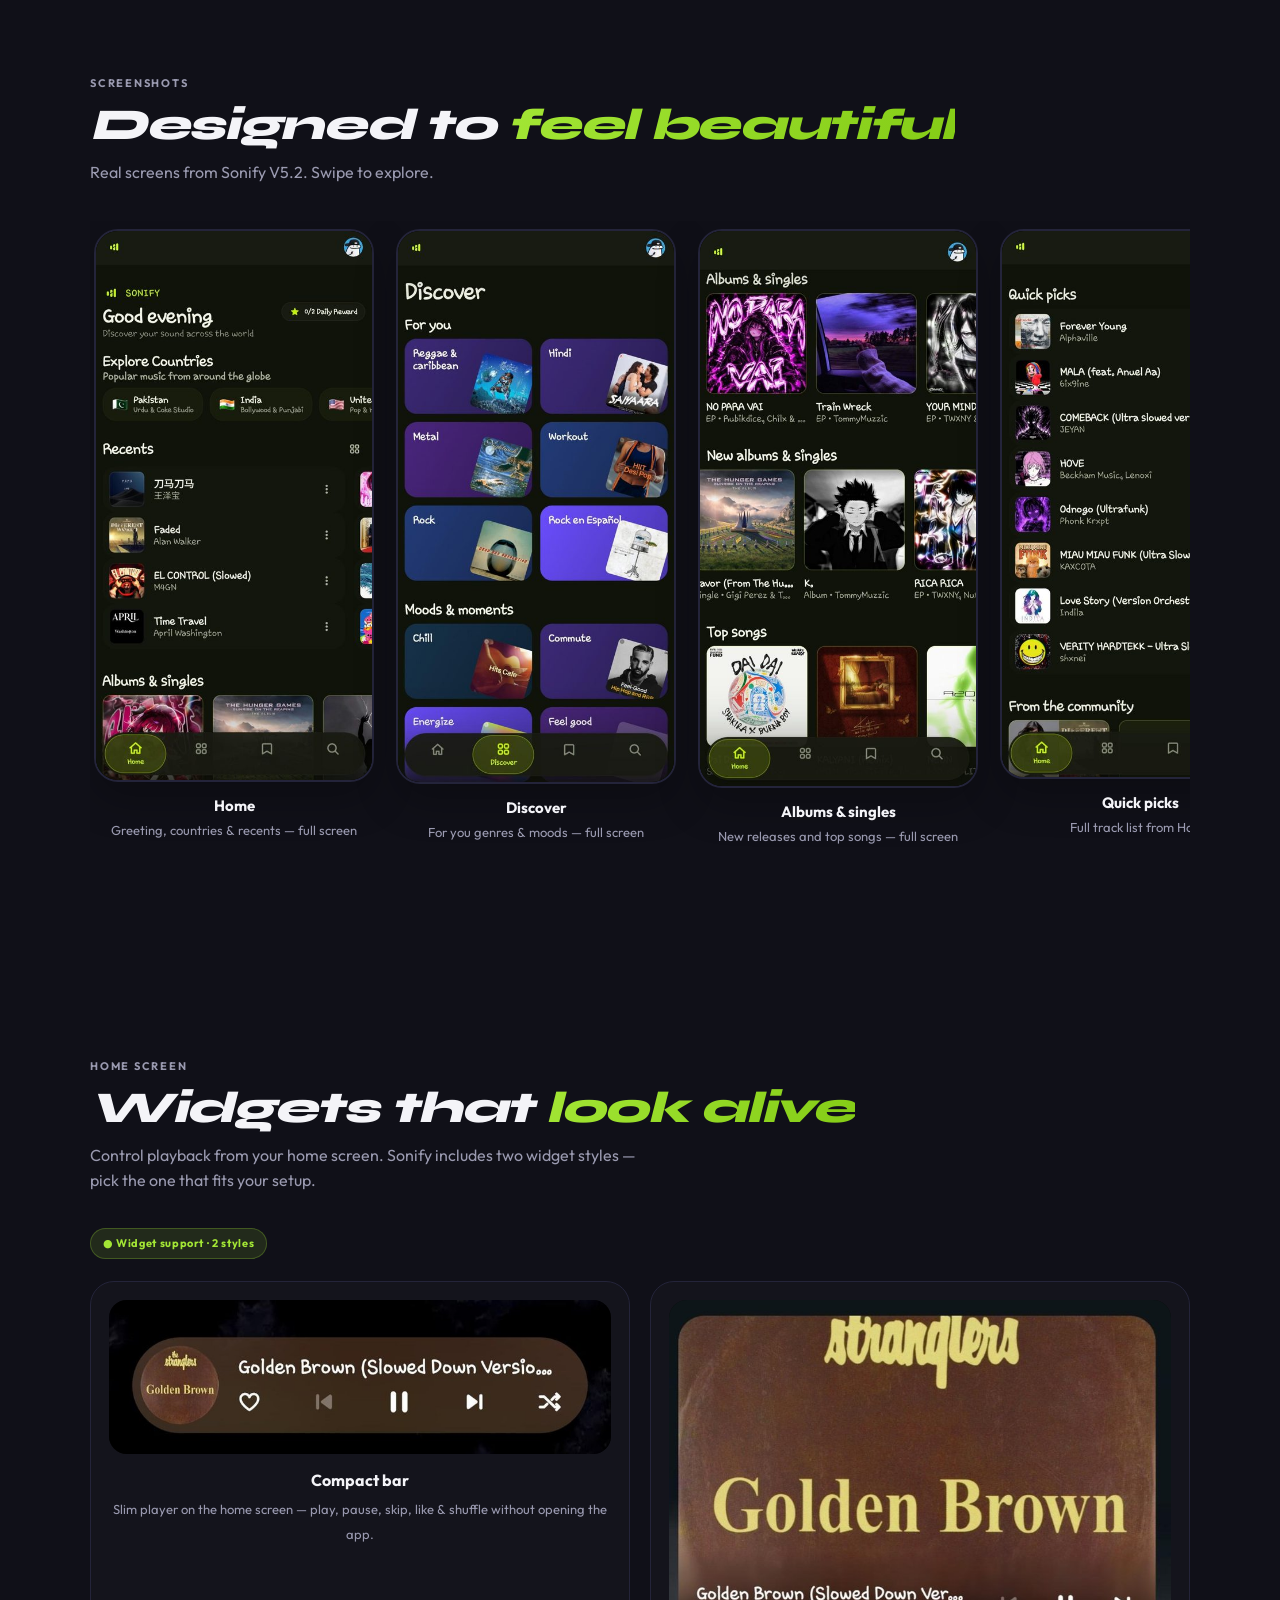
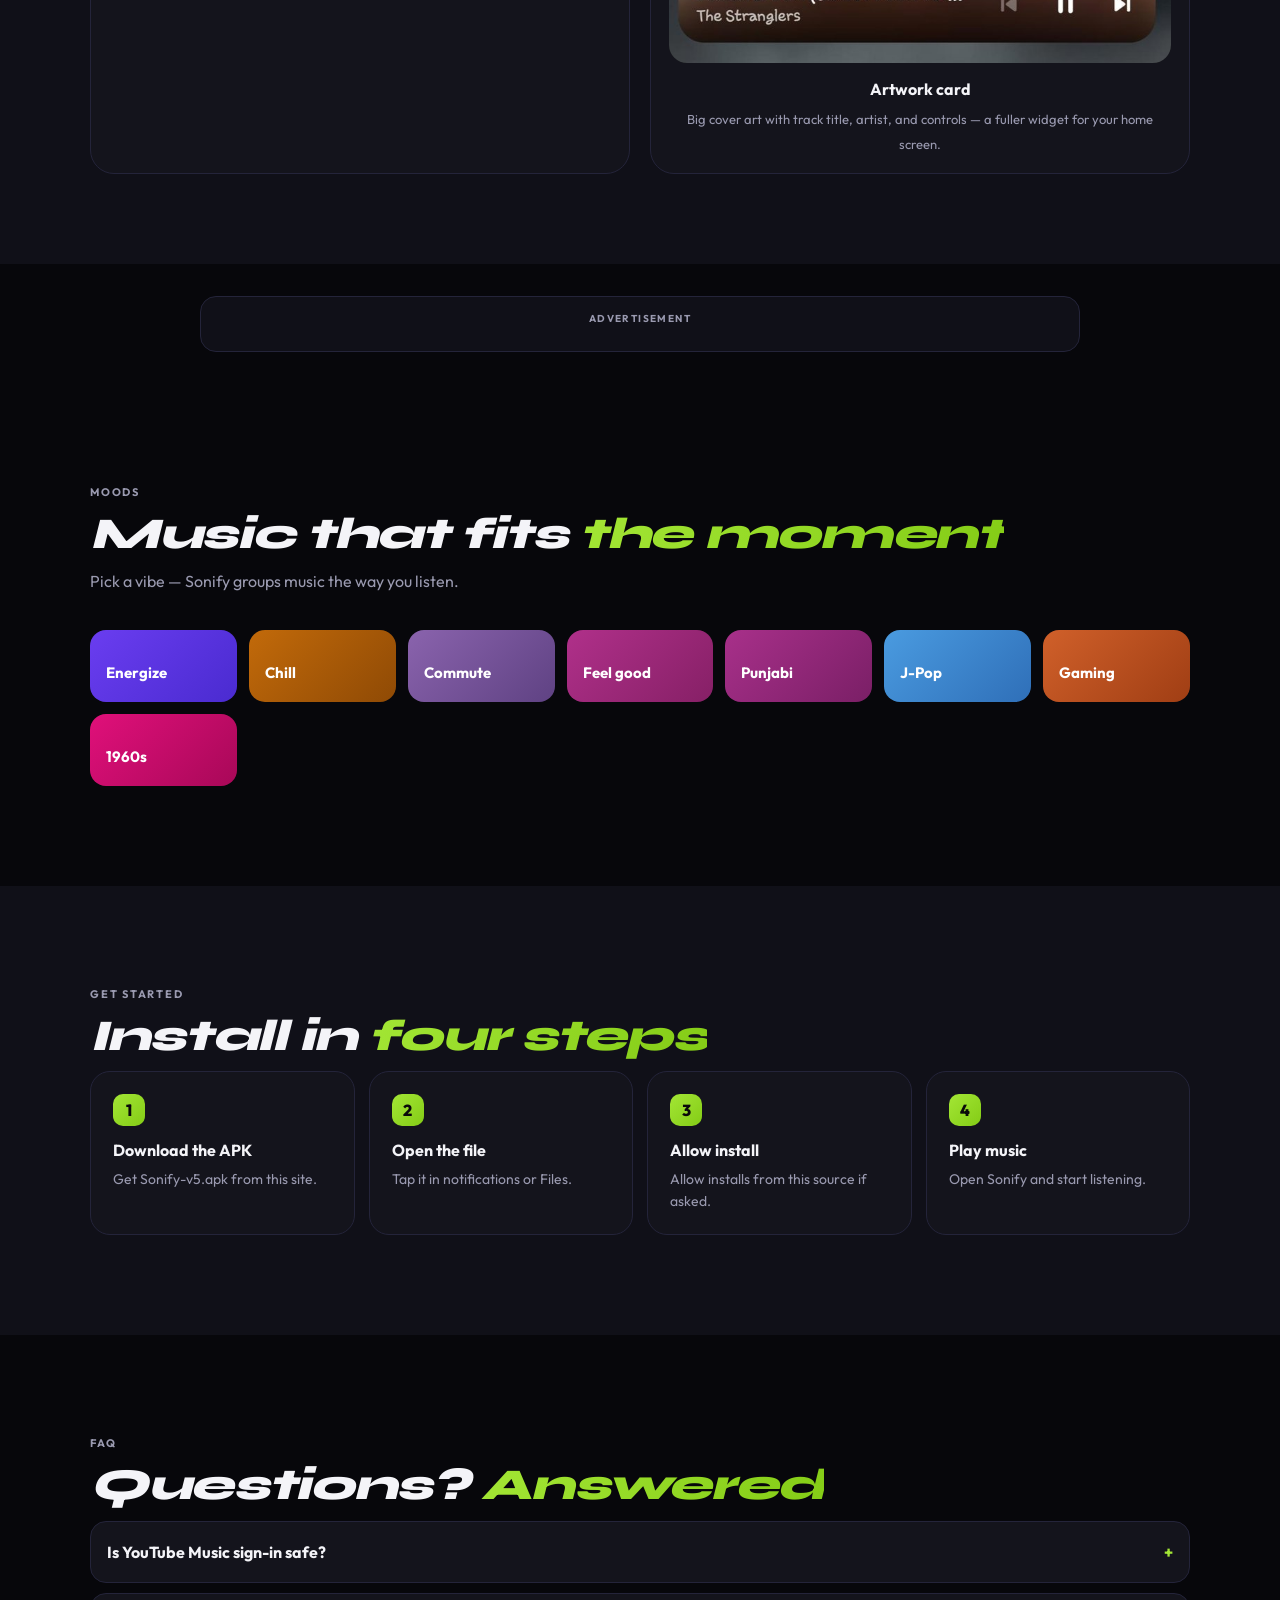
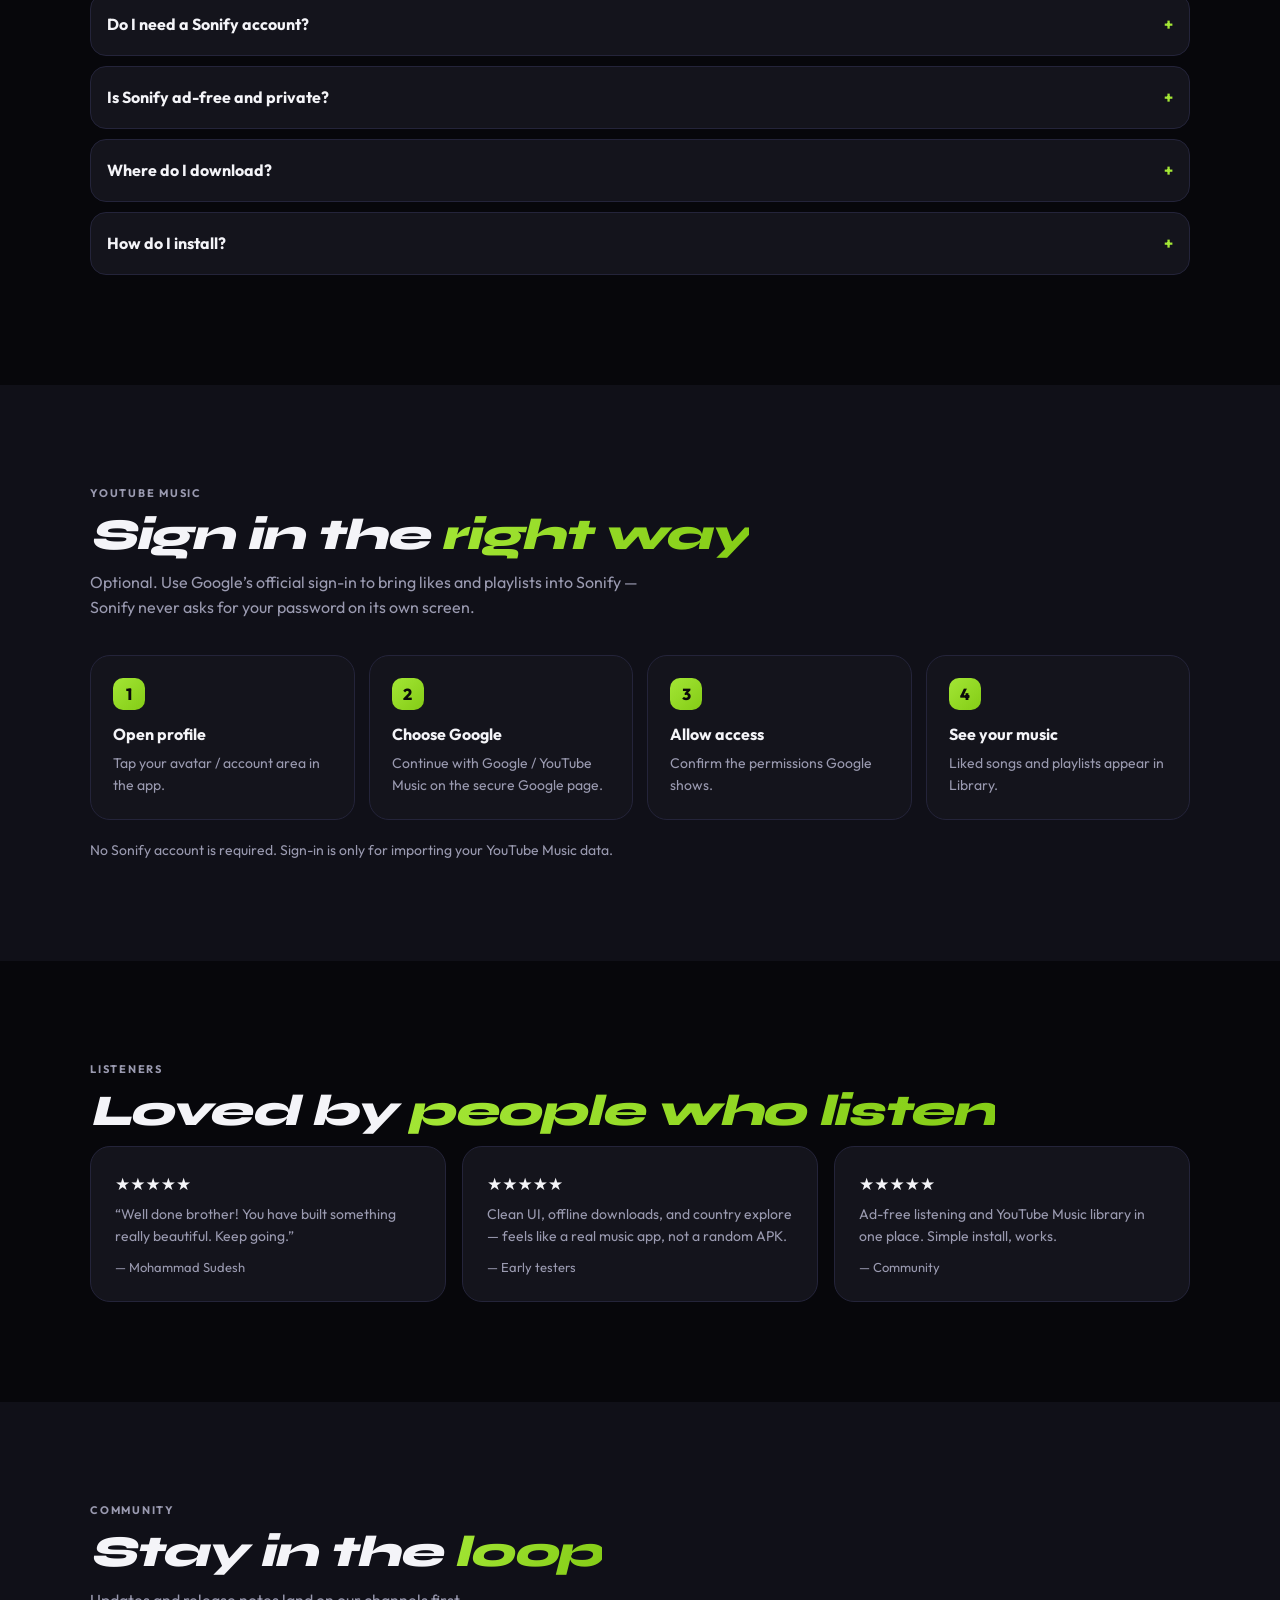
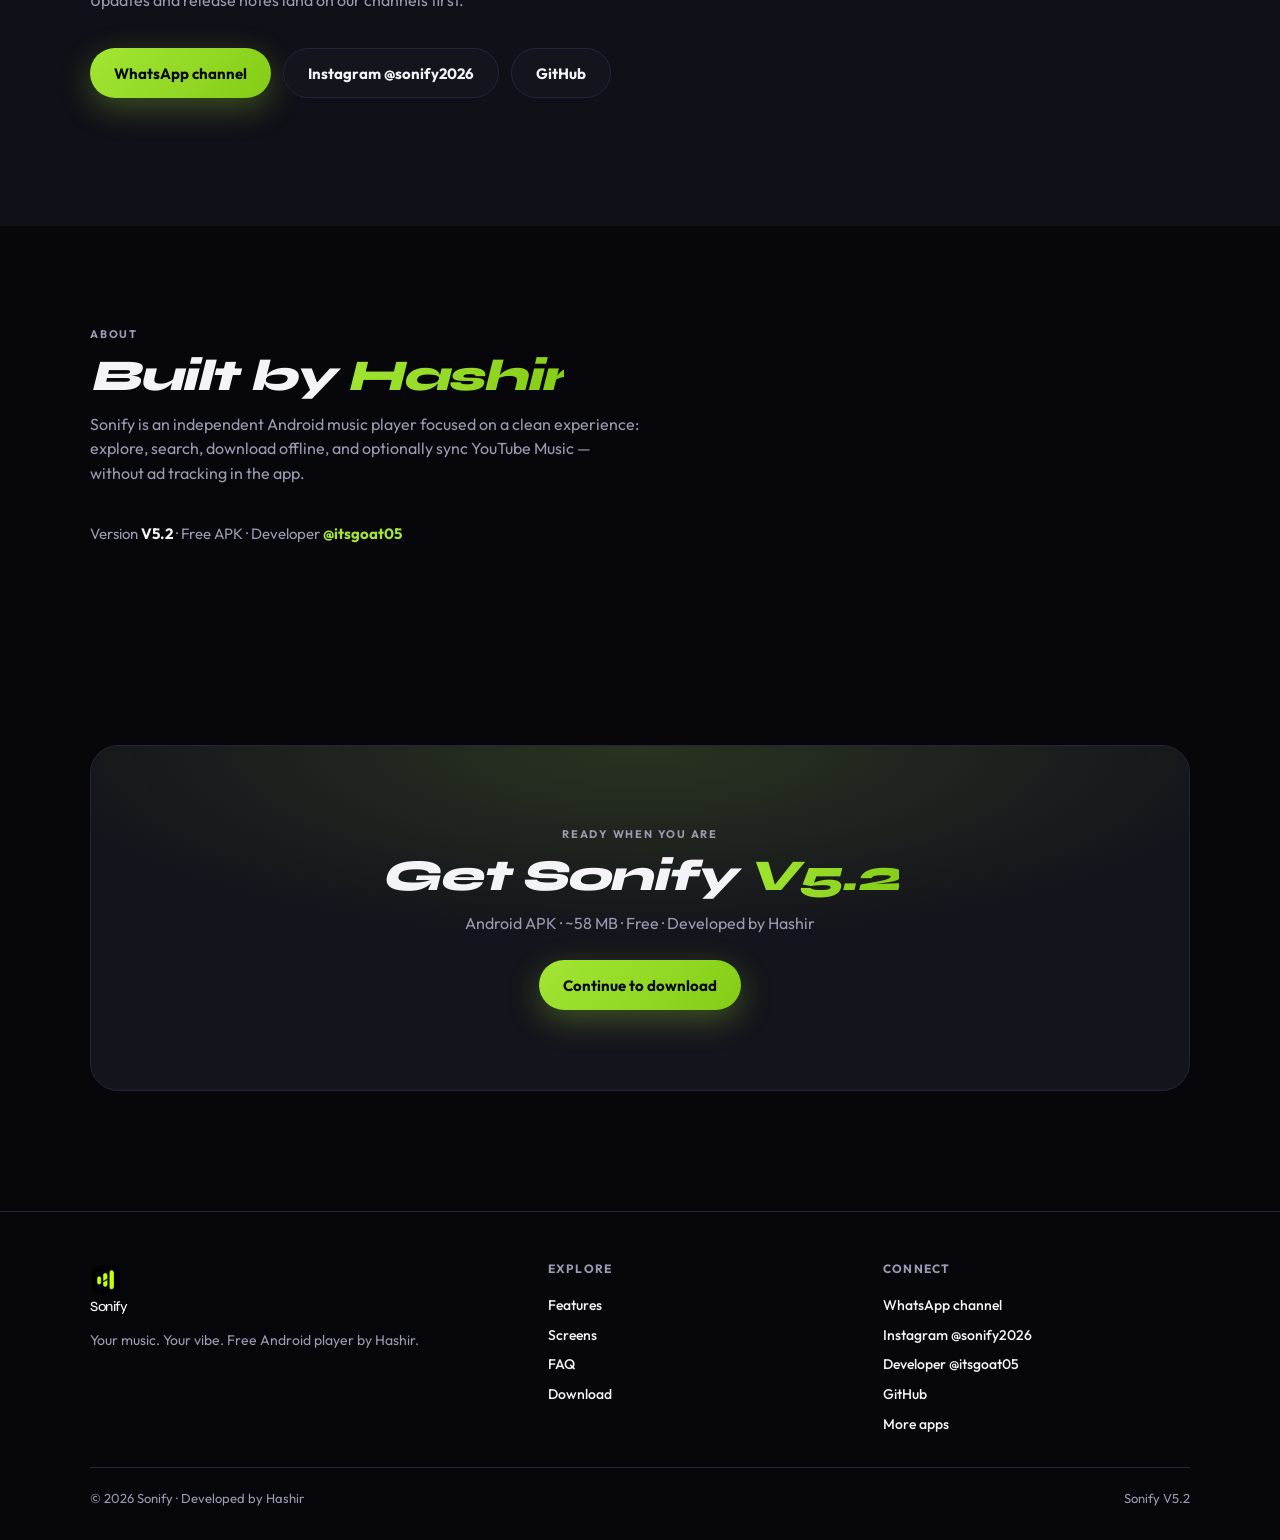
==== commit 402d87d5: "Add files via upload" ====
--- a/index.html
+++ b/index.html
@@ -27,7 +27,7 @@
 <meta name="twitter:title" content="Sonify V5.2 — Free Music Player for Android | Download APK">
 <meta name="twitter:description" content="Full music player for Android like Spotify. Every song, offline, ad-free. Download free APK.">
 <meta name="twitter:image" content="https://www.sonify.website/icon-512.png">
-<script type="application/ld+json">{"@context":"https://schema.org","@type":"SoftwareApplication","name":"Sonify","alternateName":"Sonify V5.2","applicationCategory":"MusicApplication","operatingSystem":"Android","softwareVersion":"5.2","description":"Sonify V5.2 full music player for Android like Spotify. Ad-free, offline, no tracking.","author":{"@type":"Person","name":"Hashir"},"url":"https://www.sonify.website/","image":"https://www.sonify.website/icon-512.png","downloadUrl":"https://github.com/itsmy5784-oss/Sonify/releases/download/v5.0.0/sonify.apk","fileSize":"57.6 MB"}</script>
+<script type="application/ld+json">{"@context":"https://schema.org","@type":"SoftwareApplication","name":"Sonify","alternateName":"Sonify V5.2","applicationCategory":"MusicApplication","operatingSystem":"Android","softwareVersion":"5.2","description":"Sonify V5.2 full music player for Android like Spotify. Ad-free, offline, no tracking.","author":{"@type":"Person","name":"Hashir"},"url":"https://www.sonify.website/","image":"https://www.sonify.website/icon-512.png","downloadUrl":"https://github.com/itsmy5784-oss/Sonify/releases/download/v5.0.0/Sonify.pro.apk","fileSize":"57.6 MB"}</script>
 <meta name="monetag" content="b35fee047ed645a8fd0db316ee1b9341">
 <script>try{document.documentElement.dataset.theme=localStorage.getItem("theme")||"dark"}catch(e){document.documentElement.dataset.theme="dark"}</script>
 <link rel="preconnect" href="https://fonts.googleapis.com">
@@ -206,6 +206,19 @@
 .follow-links{display:flex;flex-direction:column;gap:10px}
 .follow-links .btn{width:100%}
 
+
+/* Widgets showcase */
+.widgets-sec{padding:clamp(48px,8vw,90px) 0}
+.widgets-grid{display:grid;grid-template-columns:1fr 1fr;gap:20px;margin-top:8px}
+@media(max-width:720px){.widgets-grid{grid-template-columns:1fr}}
+.widget-card{border-radius:24px;border:1px solid var(--bd);background:var(--card);padding:18px;text-align:center;transition:transform .3s var(--ease),border-color .3s}
+.widget-card:hover{transform:translateY(-3px);border-color:rgba(163,230,53,.35)}
+.widget-card .w-frame{border-radius:18px;overflow:hidden;background:#0a0a0a;margin-bottom:14px;display:flex;align-items:center;justify-content:center;min-height:100px}
+.widget-card .w-frame img{width:100%;height:auto;object-fit:contain;display:block}
+.widget-card b{display:block;font-size:16px;margin-bottom:4px}
+.widget-card small{color:var(--mute);font-size:13px;line-height:1.4}
+.widget-badge{display:inline-flex;align-items:center;gap:6px;padding:6px 12px;border-radius:99px;background:rgba(163,230,53,.12);border:1px solid rgba(163,230,53,.25);font-size:11px;font-weight:700;letter-spacing:.06em;color:var(--lime);margin-bottom:14px}
+
 </style>
 </head>
 <body>
@@ -213,7 +226,7 @@
 <header id="hdr"><div class="wrap bar">
 <a class="logo" href="#top" id="top"><img id="logoImg" alt="Sonify" width="32" height="32"><span>Sonify</span></a>
 <nav class="nav-desk">
-<a href="#features">Features</a><a href="#screens">Screens</a><a href="#signin">Sign-in</a><a href="#faq">FAQ</a><a href="#get">Download</a>
+<a href="#features">Features</a><a href="#screens">Screens</a><a href="#widgets">Widgets</a><a href="#signin">Sign-in</a><a href="#faq">FAQ</a><a href="#get">Download</a>
 </nav>
 <div class="bar-right">
 <button class="icon-btn theme-btn" id="theme" type="button" aria-label="Toggle dark and light mode" title="Dark / Light">
@@ -223,7 +236,7 @@
 </div>
 </div></header>
 <div class="mnav" id="mnav">
-<a href="#features">Features</a><a href="#screens">Screens</a><a href="#signin">Sign-in</a><a href="#install">Install</a><a href="#reviews">Reviews</a><a href="#faq">FAQ</a><a href="#get">Download</a>
+<a href="#features">Features</a><a href="#screens">Screens</a><a href="#widgets">Widgets</a><a href="#signin">Sign-in</a><a href="#install">Install</a><a href="#reviews">Reviews</a><a href="#faq">FAQ</a><a href="#get">Download</a>
 </div>
 <main>
 <section class="hero"><div class="wrap">
@@ -260,6 +273,26 @@
 <div class="gal" id="gal"></div>
 </div></section>
 
+
+<section id="widgets" class="widgets-sec" style="background:var(--soft)"><div class="wrap">
+<div class="kicker">Home screen</div>
+<h2 class="h2">Widgets that <span class="grad">look alive</span></h2>
+<p class="sub">Control playback from your home screen. Sonify includes two widget styles — pick the one that fits your setup.</p>
+<div class="widget-badge">● Widget support · 2 styles</div>
+<div class="widgets-grid">
+  <article class="widget-card">
+    <div class="w-frame"><img src="[data-uri]" alt="Sonify compact media widget" width="800" height="200" loading="lazy"></div>
+    <b>Compact bar</b>
+    <small>Slim player on the home screen — play, pause, skip, like &amp; shuffle without opening the app.</small>
+  </article>
+  <article class="widget-card">
+    <div class="w-frame"><img src="[data-uri]" alt="Sonify large artwork widget" width="720" height="480" loading="lazy"></div>
+    <b>Artwork card</b>
+    <small>Big cover art with track title, artist, and controls — a fuller widget for your home screen.</small>
+  </article>
+</div>
+</div></section>
+
 <div class="ad-slot"><div class="ad-box"><span class="ad-label">Advertisement</span>
 <script>atOptions={key:'7f83306c2bfa75281f6f2a9a30f664de',format:'iframe',height:300,width:160,params:{}};</script>
 <script src="https://bauval.org/22/7f83306c2bfa75281f6f2a9a30f664de"></script>
@@ -357,7 +390,7 @@
 <div><span>Developer</span><b>Hashir</b></div>
 </div>
 <button type="button" class="btn btn-p" id="dlBtn" style="width:100%">Download APK</button>
-<p style="margin-top:12px;font-size:13px;color:var(--mute)">If it doesn’t start, <a id="dlReal" href="https://github.com/itsmy5784-oss/Sonify/releases/download/v5.0.0/sonify.apk" download="sonify.apk">tap here</a>.</p>
+<p style="margin-top:12px;font-size:13px;color:var(--mute)">If it doesn’t start, <a id="dlReal" href="https://github.com/itsmy5784-oss/Sonify/releases/download/v5.0.0/Sonify.pro.apk" download="Sonify.pro.apk">tap here</a>.</p>
 
 <div class="follow-box" id="followBox" hidden>
   <b>Thanks for downloading Sonify</b>
@@ -392,7 +425,7 @@
 <div id="ld" role="status"><div class="ld-in"><b id="ldT">Loading…</b><div class="ld-bar"><i id="ldF"></i></div></div></div>
 
 <script>
-const APK="https://github.com/itsmy5784-oss/Sonify/releases/download/v5.0.0/sonify.apk";
+const APK="https://github.com/itsmy5784-oss/Sonify/releases/download/v5.0.0/Sonify.pro.apk";
 const LOGO="[data-uri]";
 const SHOTS={
  home:"[data-uri]",
@@ -454,7 +487,7 @@
   try{gtag("event","apk_download",{app_version:"v5.2"})}catch(e){}
   loader(2500,"Preparing Sonify V5.2…",()=>{
     const a=document.createElement("a");
-    a.href=APK;a.download="sonify.apk";a.rel="noopener";
+    a.href=APK;a.download="Sonify.pro.apk";a.rel="noopener";
     document.body.appendChild(a);a.click();a.remove();
     const fb=$("followBox");
     if(fb){fb.hidden=false;fb.scrollIntoView({behavior:"smooth",block:"nearest"})}
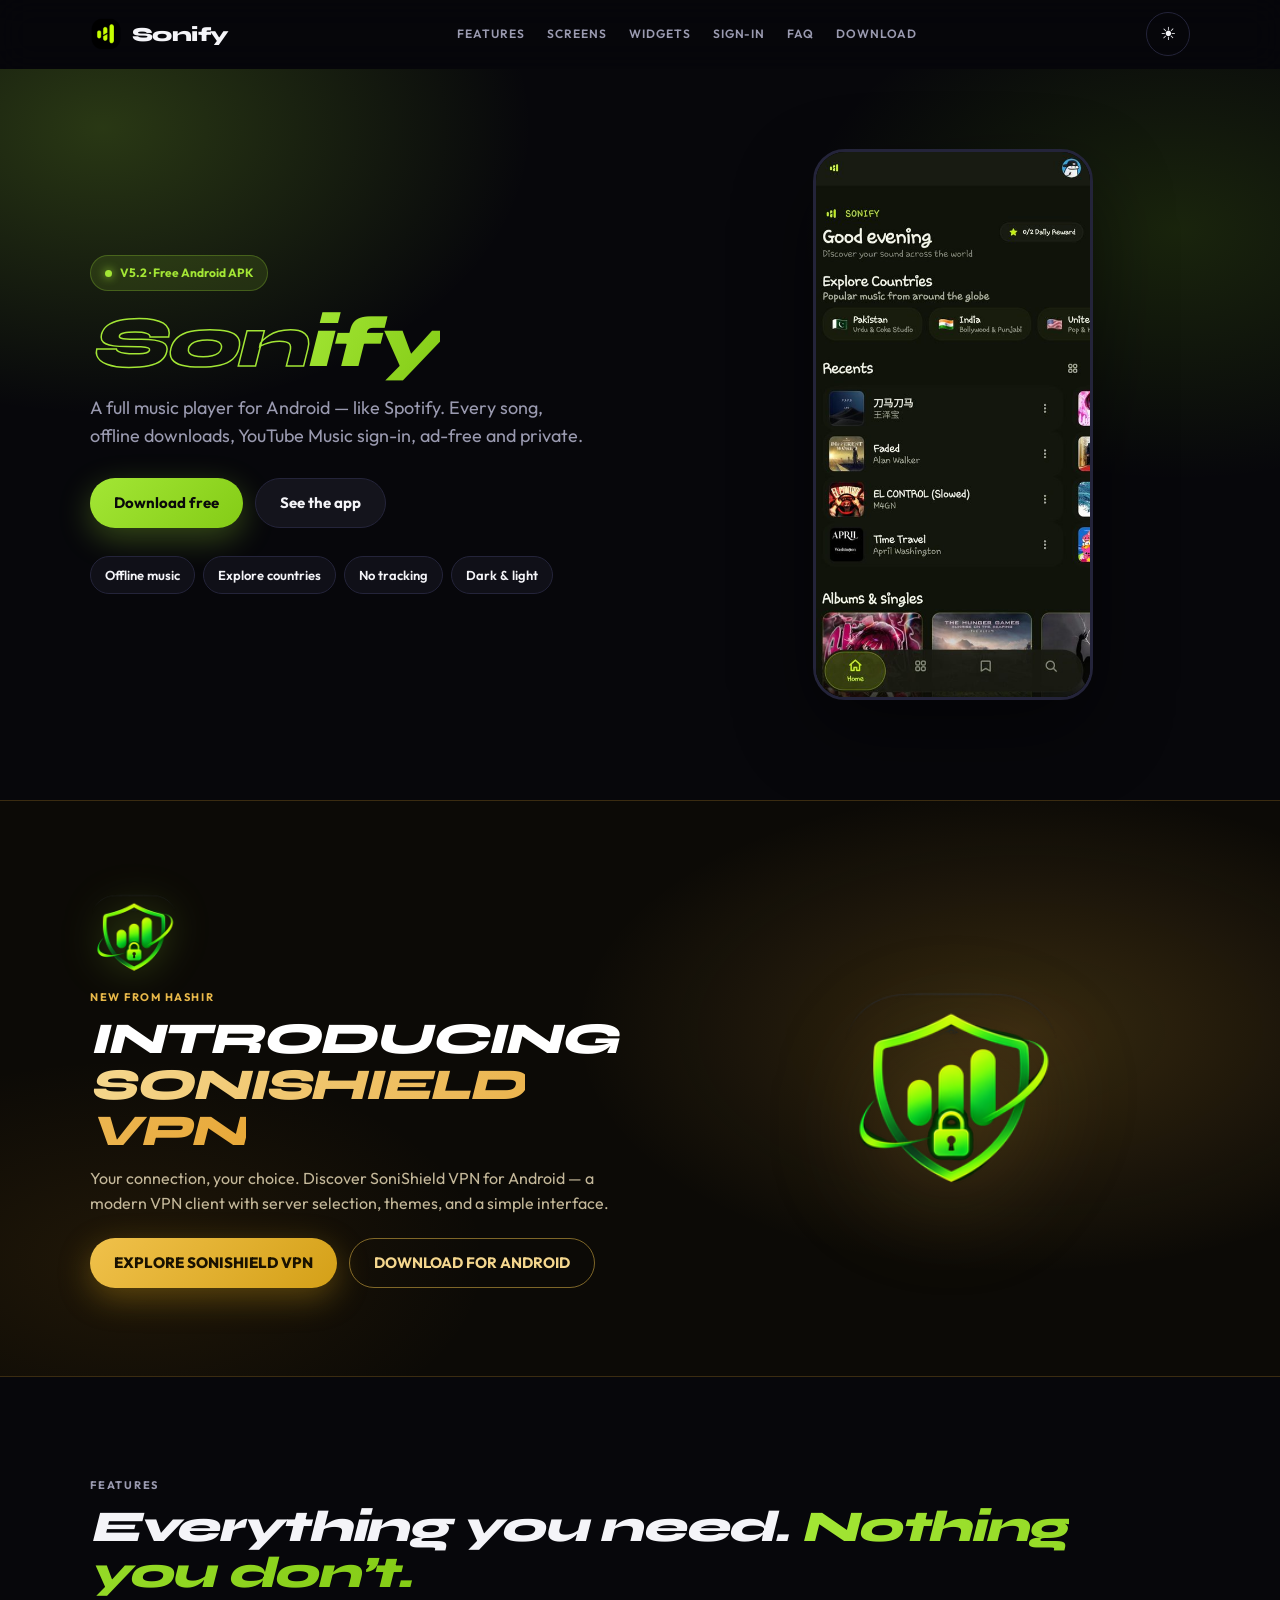
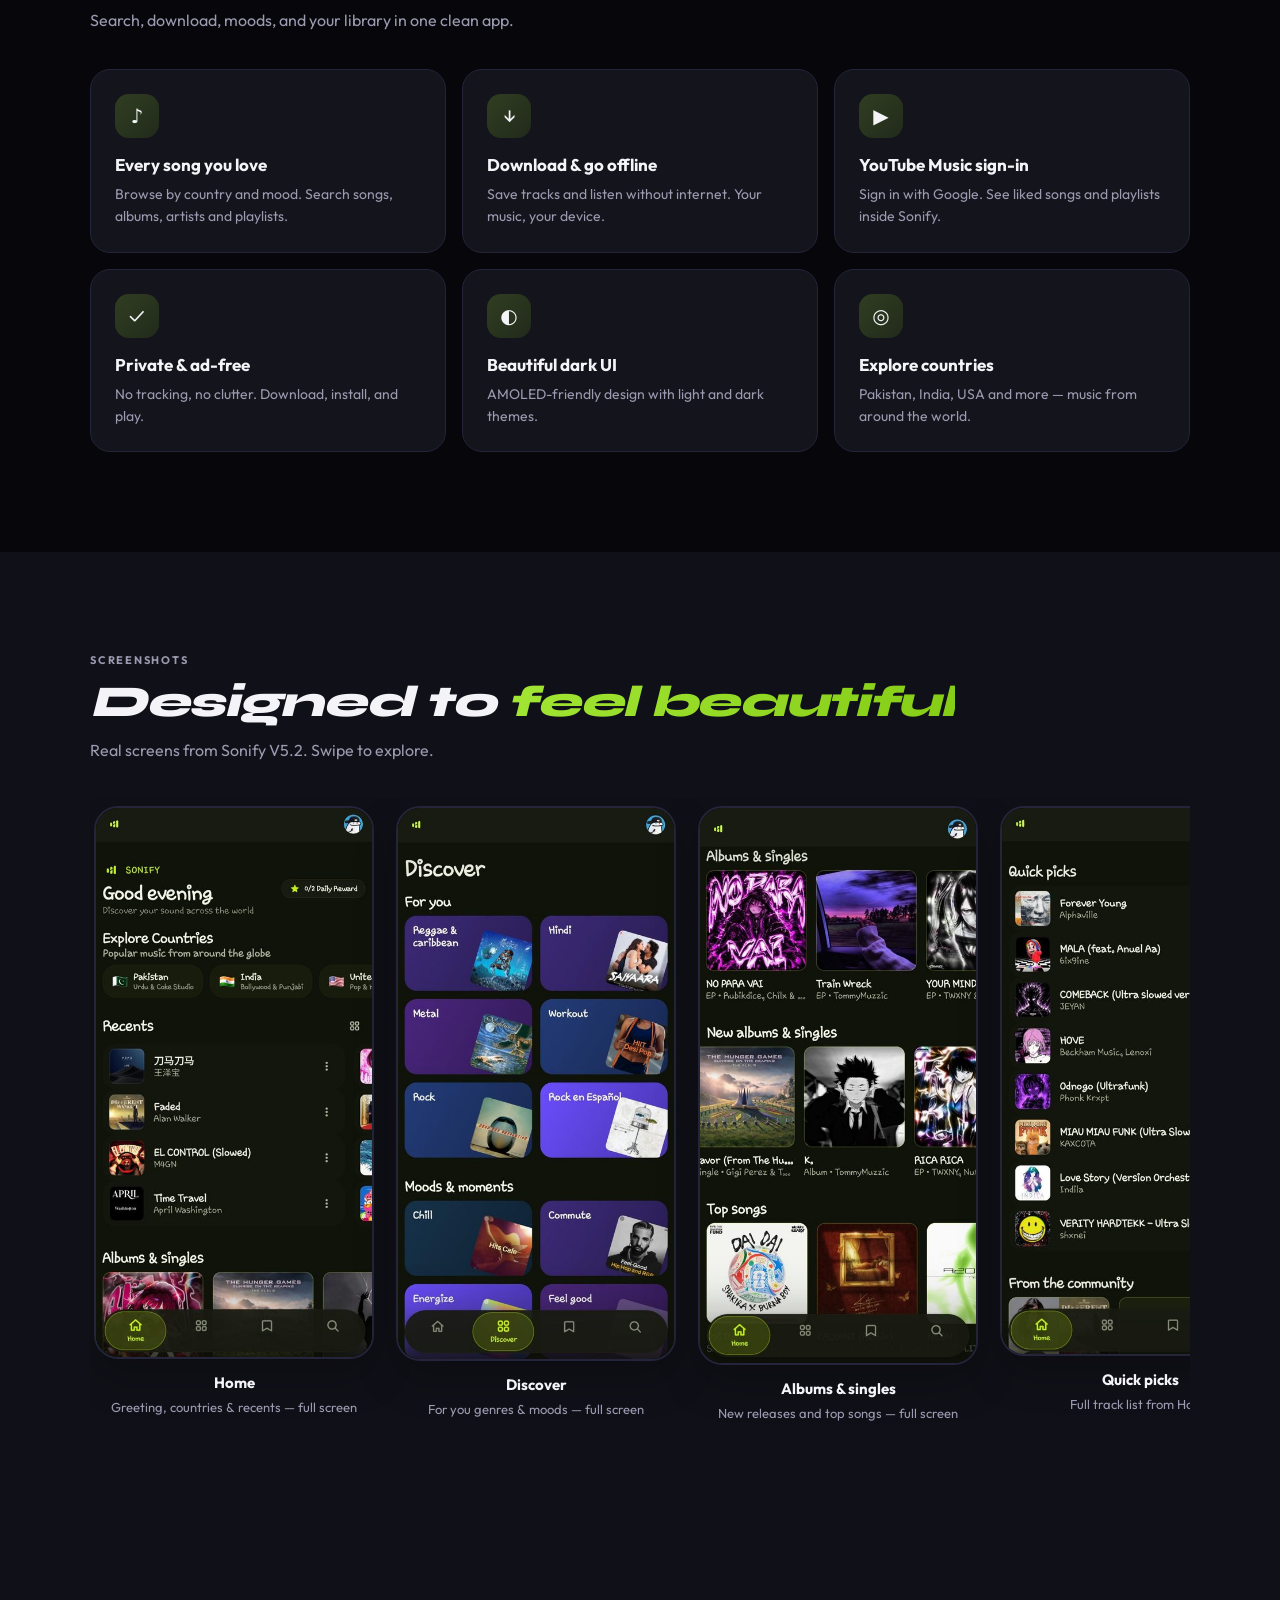
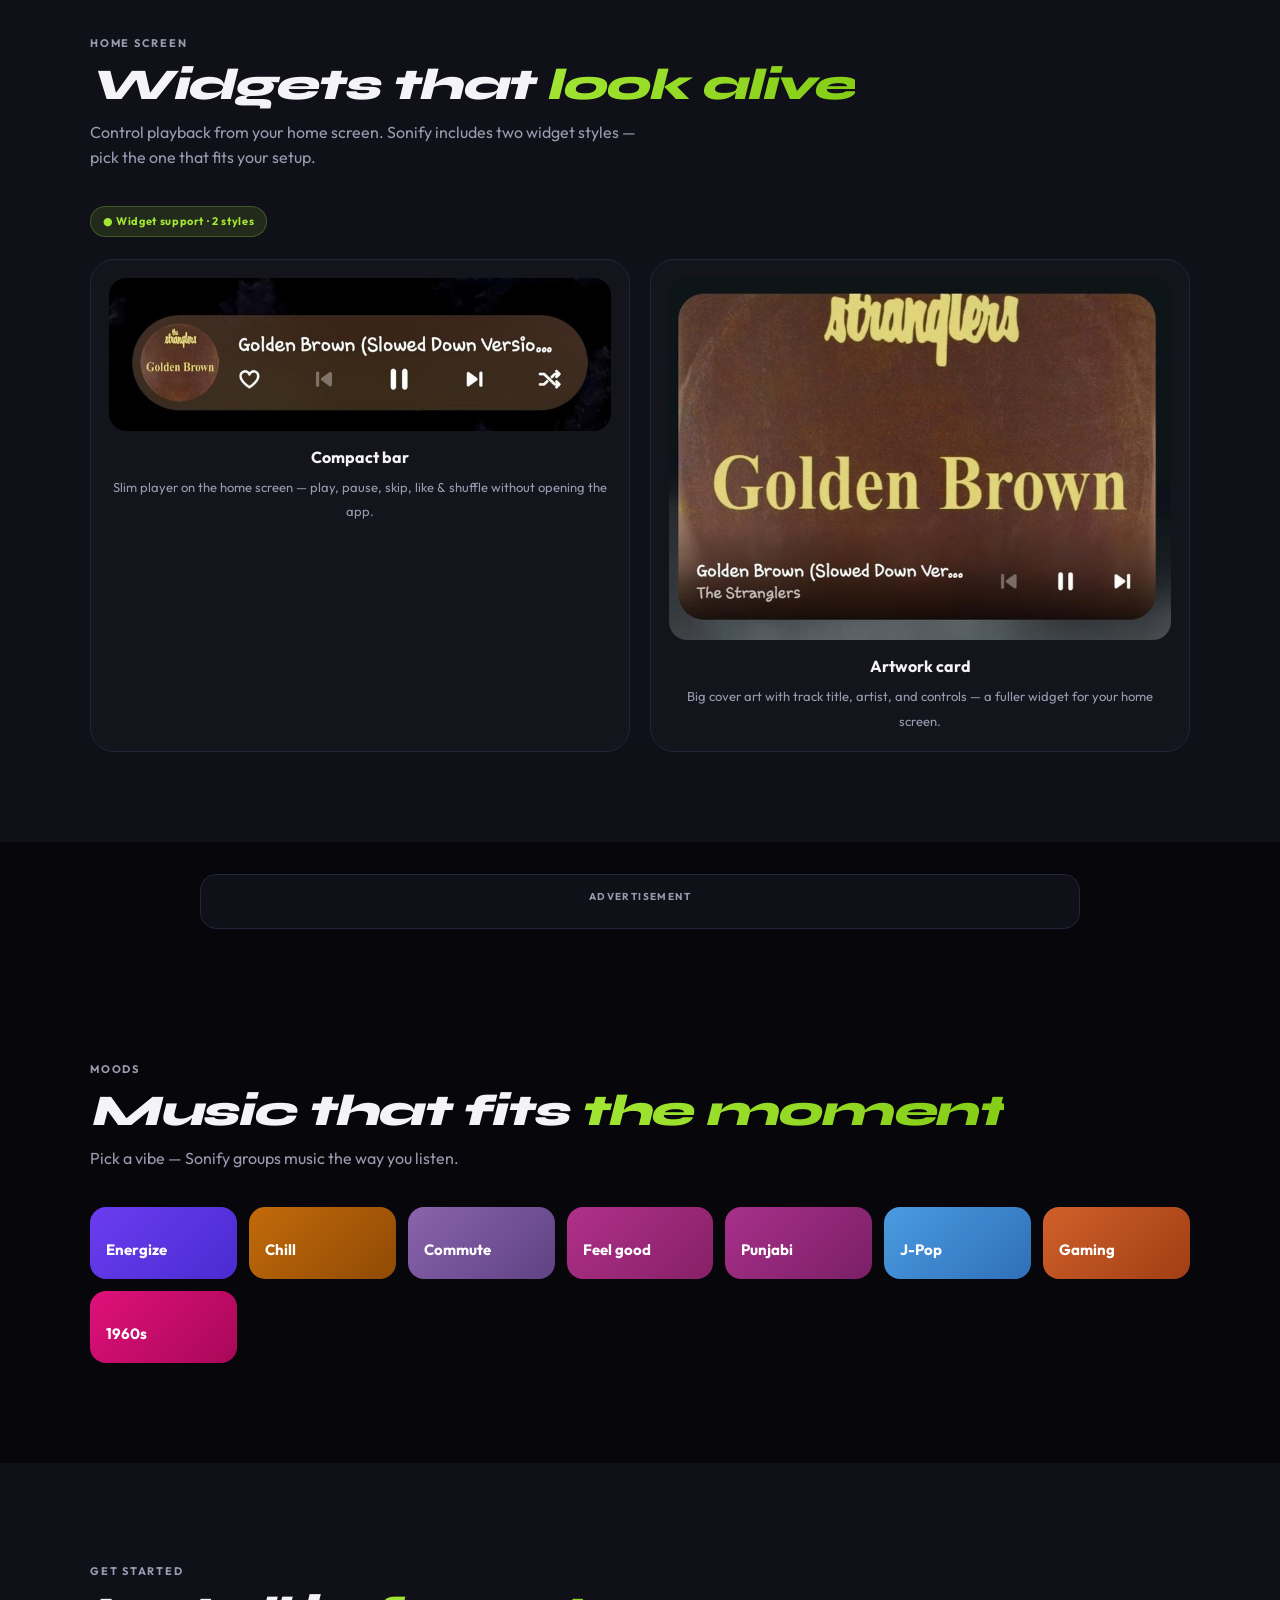
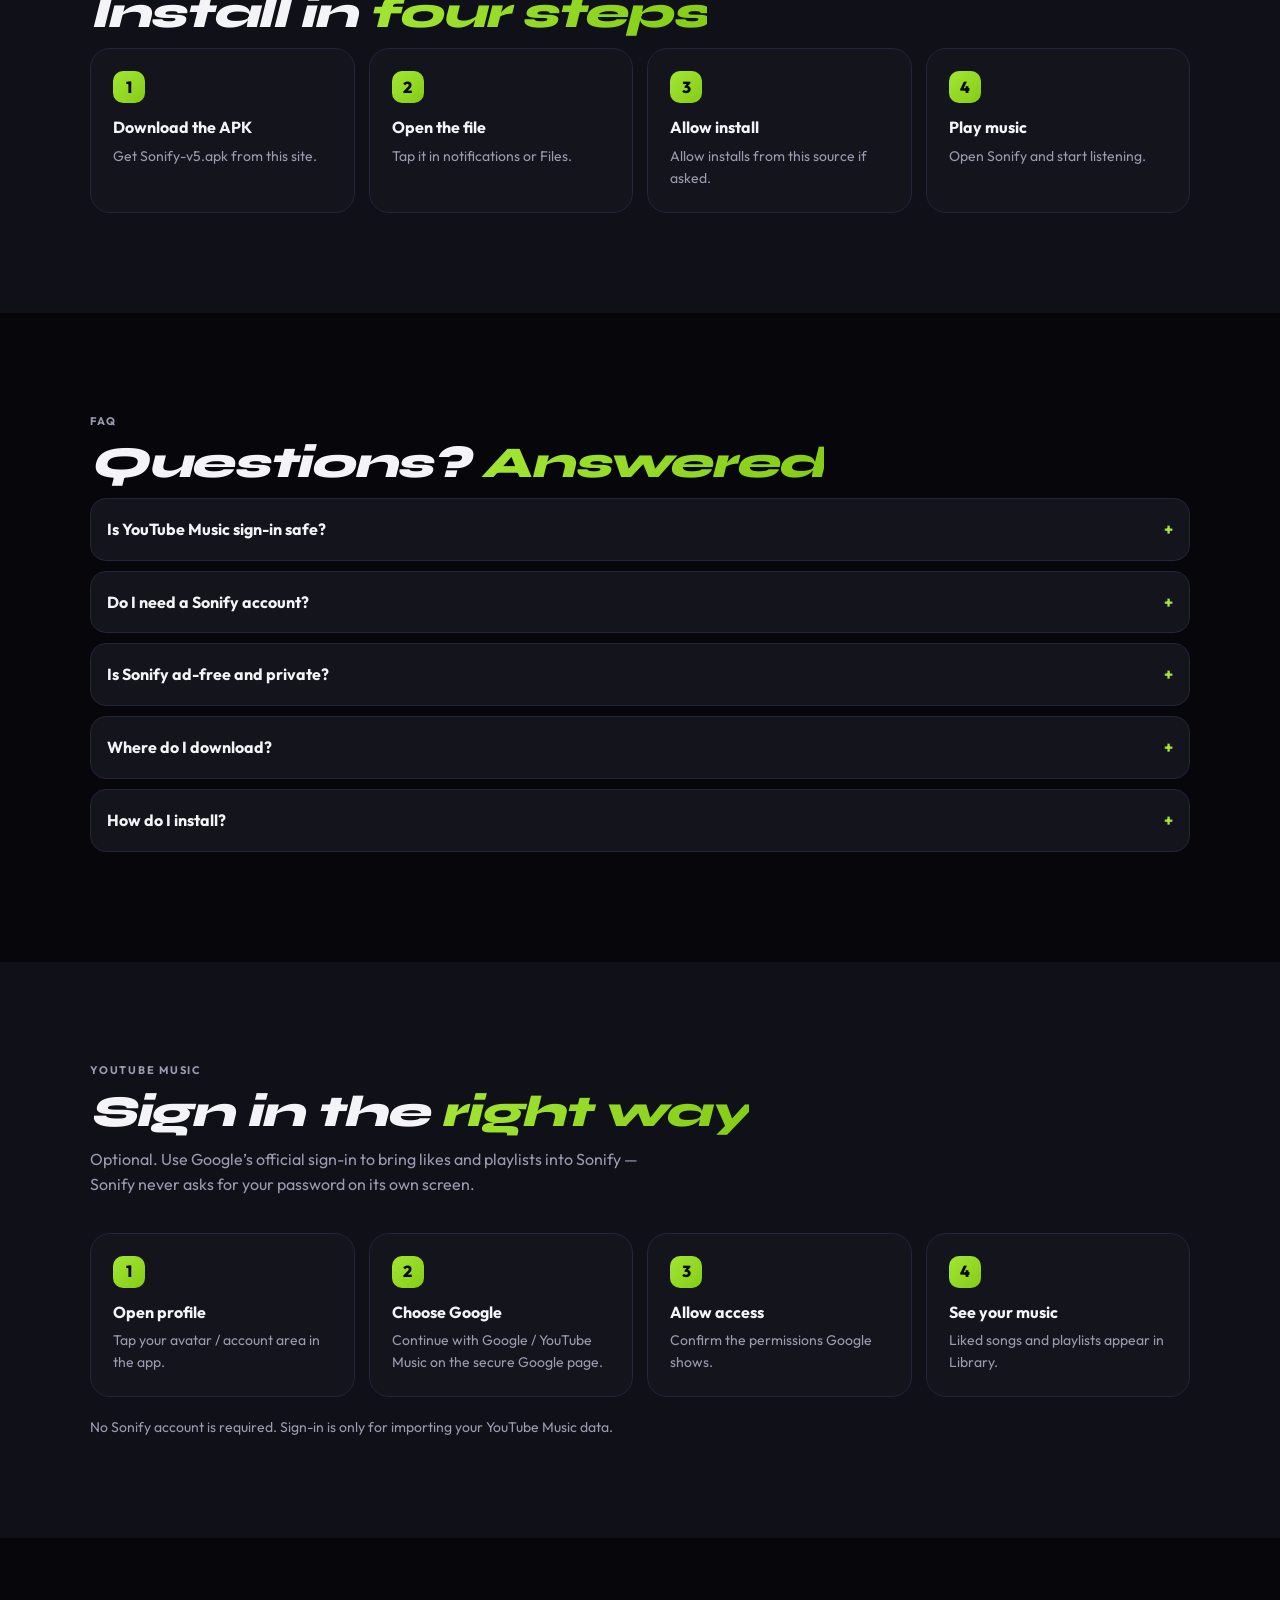
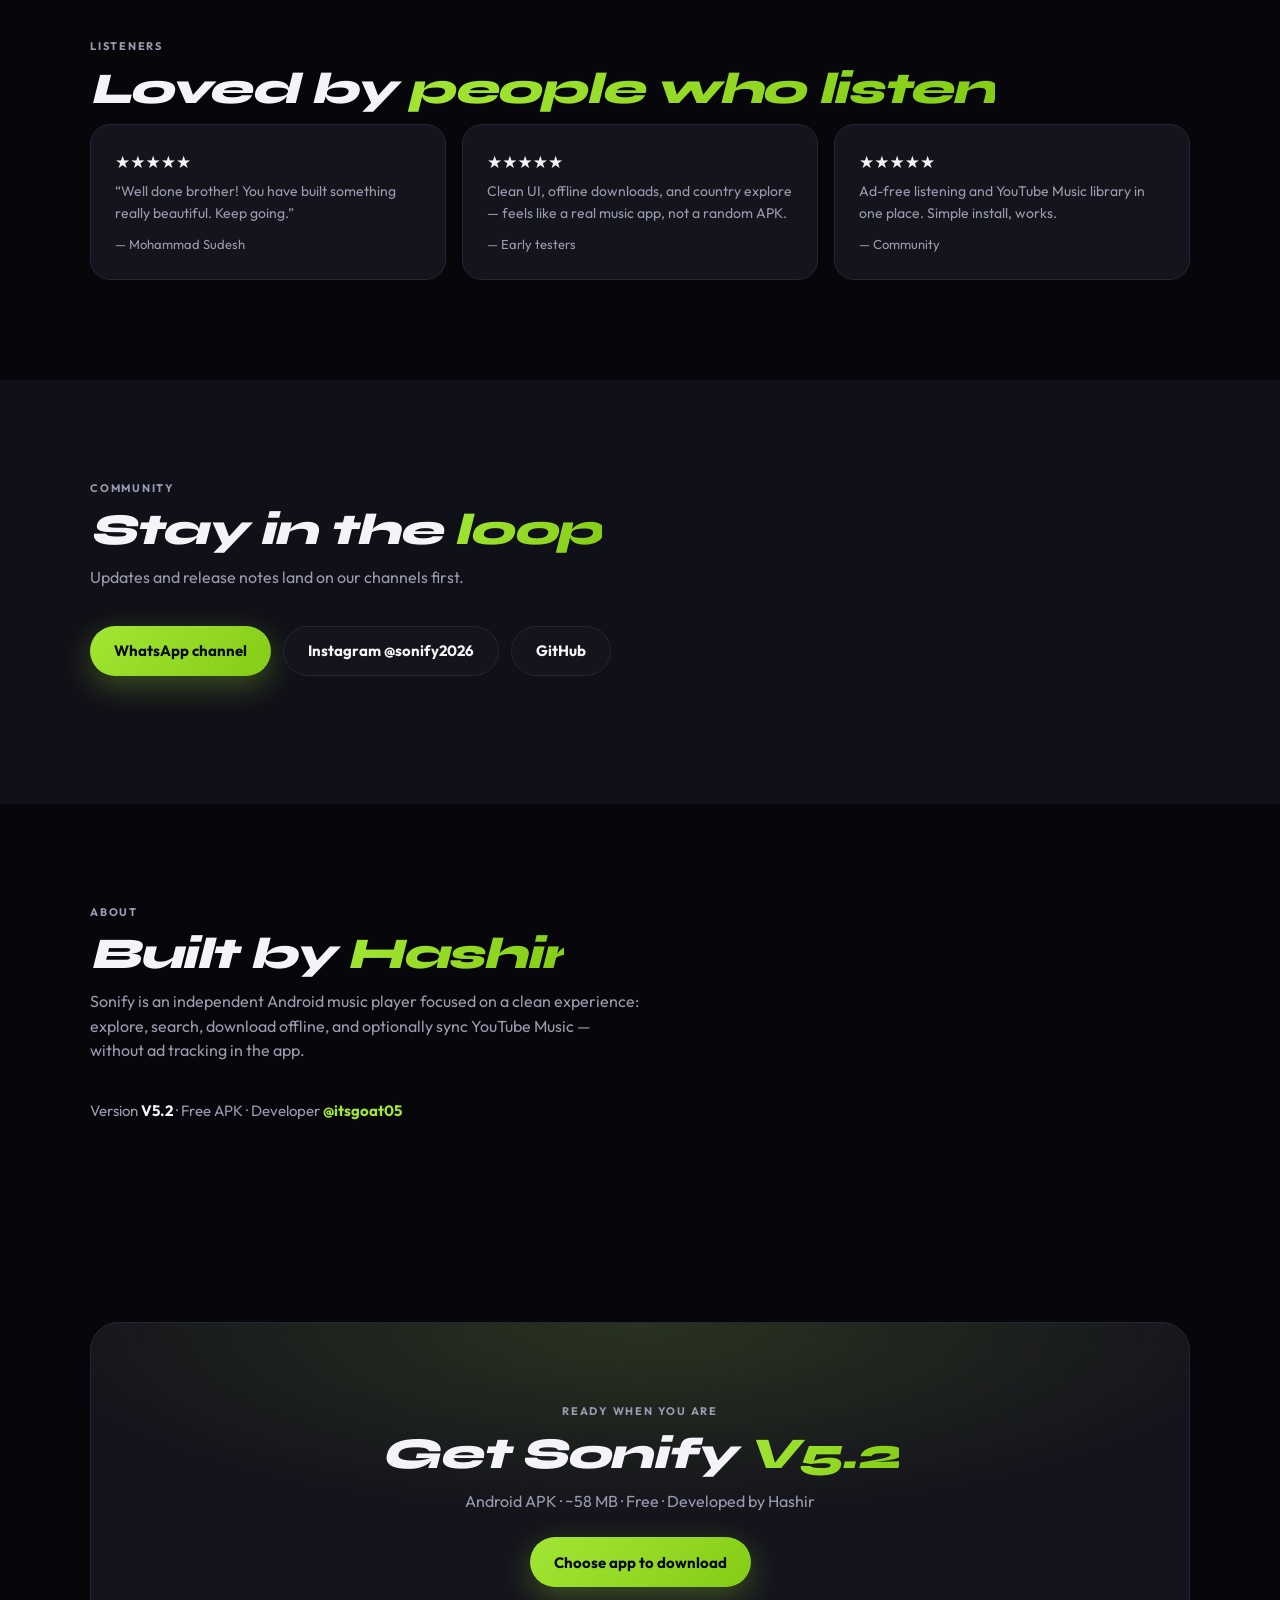
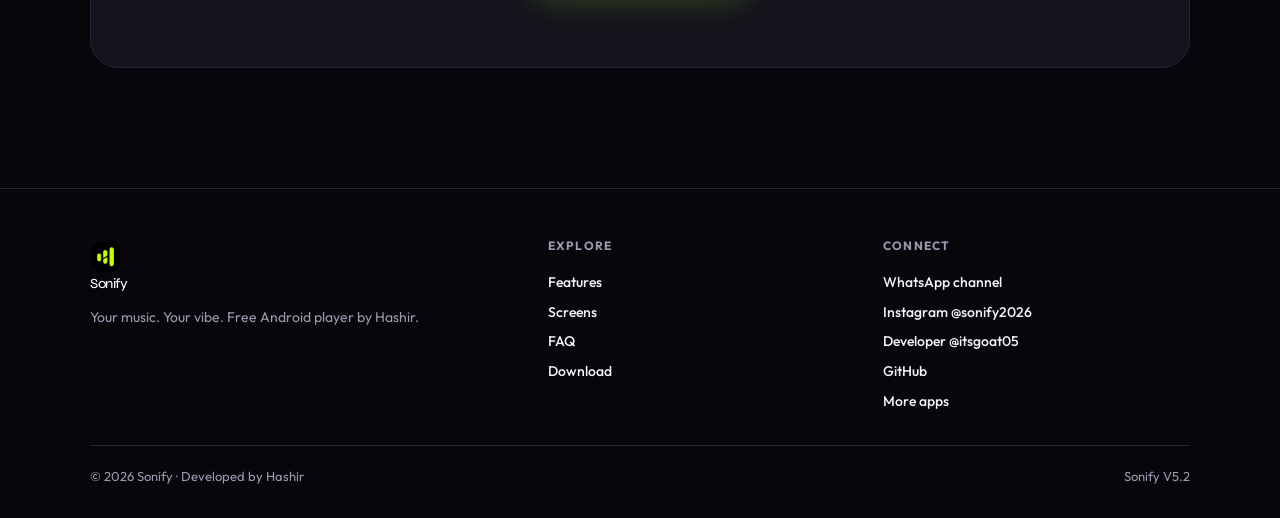
==== commit 333fa798: "Add files via upload" ====
--- a/index.html
+++ b/index.html
@@ -27,7 +27,7 @@
 <meta name="twitter:title" content="Sonify V5.2 — Free Music Player for Android | Download APK">
 <meta name="twitter:description" content="Full music player for Android like Spotify. Every song, offline, ad-free. Download free APK.">
 <meta name="twitter:image" content="https://www.sonify.website/icon-512.png">
-<script type="application/ld+json">{"@context":"https://schema.org","@type":"SoftwareApplication","name":"Sonify","alternateName":"Sonify V5.2","applicationCategory":"MusicApplication","operatingSystem":"Android","softwareVersion":"5.2","description":"Sonify V5.2 full music player for Android like Spotify. Ad-free, offline, no tracking.","author":{"@type":"Person","name":"Hashir"},"url":"https://www.sonify.website/","image":"https://www.sonify.website/icon-512.png","downloadUrl":"https://github.com/itsmy5784-oss/Sonify/releases/download/v5.0.0/Sonify.pro.apk","fileSize":"57.6 MB"}</script>
+<script type="application/ld+json">{"@context":"https://schema.org","@type":"SoftwareApplication","name":"Sonify","alternateName":"Sonify V5.2","applicationCategory":"MusicApplication","operatingSystem":"Android","softwareVersion":"5.2","description":"Sonify V5.2 full music player for Android like Spotify. Ad-free, offline, no tracking.","author":{"@type":"Person","name":"Hashir"},"url":"https://www.sonify.website/","image":"https://www.sonify.website/icon-512.png","downloadUrl":"https://github.com/itsmy5784-oss/Sonify/releases/download/v5.0.0/Sonify.hashir.apk","fileSize":"57.6 MB"}</script>
 <meta name="monetag" content="b35fee047ed645a8fd0db316ee1b9341">
 <script>try{document.documentElement.dataset.theme=localStorage.getItem("theme")||"dark"}catch(e){document.documentElement.dataset.theme="dark"}</script>
 <link rel="preconnect" href="https://fonts.googleapis.com">
@@ -219,6 +219,50 @@
 .widget-card small{color:var(--mute);font-size:13px;line-height:1.4}
 .widget-badge{display:inline-flex;align-items:center;gap:6px;padding:6px 12px;border-radius:99px;background:rgba(163,230,53,.12);border:1px solid rgba(163,230,53,.25);font-size:11px;font-weight:700;letter-spacing:.06em;color:var(--lime);margin-bottom:14px}
 
+
+/* APK choose */
+.apk-choose{display:grid;gap:14px;margin:20px 0 8px;text-align:left}
+.apk-opt{
+  display:grid;grid-template-columns:52px 1fr;gap:4px 14px;align-items:center;
+  padding:16px;border-radius:18px;border:1px solid var(--bd);background:var(--soft);
+  cursor:pointer;transition:border-color .25s,transform .25s,box-shadow .25s;width:100%;text-align:left;font:inherit;color:inherit
+}
+.apk-opt:hover,.apk-opt:focus-visible{border-color:var(--lime);box-shadow:0 10px 28px rgba(163,230,53,.18);transform:translateY(-2px);outline:0}
+.apk-opt.rec{border-color:rgba(163,230,53,.55);background:linear-gradient(135deg,rgba(163,230,53,.1),rgba(132,204,22,.06))}
+.apk-opt .ai{width:52px;height:52px;border-radius:14px;display:grid;place-items:center;background:linear-gradient(135deg,rgba(163,230,53,.22),rgba(132,204,22,.12))}
+.apk-opt .ai svg{width:28px;height:28px}
+.apk-opt b{font-size:16px;grid-column:2}
+.apk-opt span{grid-column:2;font-size:13px;color:var(--mute);line-height:1.4}
+.apk-opt .tag{grid-column:2;justify-self:start;margin-top:4px;padding:3px 10px;border-radius:99px;font-size:10px;font-weight:800;letter-spacing:.06em;background:linear-gradient(135deg,var(--lime),var(--green));color:#0a0a0a}
+.apk-note{font-size:13px;color:var(--mute);margin:12px 0 0;line-height:1.45}
+
+
+/* SoniShield band */
+/* SoniShield band — amber/gold on dark */
+.shield-band{position:relative;overflow:hidden;padding:clamp(48px,8vw,88px) 0;background:#0c0a06;color:#f5f0e6;border-block:1px solid rgba(245,180,60,.2)}
+.shield-band::before{content:"";position:absolute;inset:0;background:radial-gradient(50% 60% at 80% 40%,rgba(245,180,60,.18),transparent 70%),radial-gradient(40% 50% at 10% 80%,rgba(180,120,20,.12),transparent 70%);pointer-events:none}
+.shield-band .wrap{position:relative;z-index:1;display:grid;grid-template-columns:1.1fr .9fr;gap:36px;align-items:center}
+.shield-band .kicker{color:#e8b84a;letter-spacing:.14em}
+.shield-band .h2{color:#fff;font-family:Syne,sans-serif;font-weight:800;font-style:italic;font-size:clamp(28px,5vw,44px);line-height:1.05;margin:8px 0 12px}
+.shield-band .h2 .gold{background:linear-gradient(120deg,#f5d78e,#e8a838);-webkit-background-clip:text;background-clip:text;-webkit-text-fill-color:transparent}
+.shield-band .sub{color:#c4b89a;max-width:48ch;margin-bottom:22px}
+.shield-logo{width:88px;height:88px;object-fit:contain;margin-bottom:12px;filter:drop-shadow(0 0 20px rgba(163,230,53,.35))}
+.btn-gold{background:linear-gradient(135deg,#f0c14b,#d4a017);color:#1a1200;box-shadow:0 10px 32px rgba(212,160,23,.35);font-weight:800}
+.btn-gold:hover{box-shadow:0 14px 40px rgba(212,160,23,.45);transform:translateY(-1px)}
+.btn-outline-gold{border:1px solid rgba(240,193,75,.5);color:#f5d78e;background:transparent}
+.btn-outline-gold:hover{border-color:#f0c14b;background:rgba(240,193,75,.08)}
+.shield-cta{display:flex;flex-wrap:wrap;gap:12px}
+.apps-nav{display:flex;gap:8px;align-items:center}
+.apps-nav a{display:flex;align-items:center;gap:6px;padding:6px 10px;border-radius:99px;border:1px solid var(--bd);font-size:12px;font-weight:700}
+.apps-nav a img{width:18px;height:18px;object-fit:contain}
+.apps-nav a:hover{border-color:var(--lime)}
+.apps-nav a.vpn:hover{border-color:#e8a838}
+@media(max-width:900px){
+  .shield-band .wrap{grid-template-columns:1fr;text-align:center}
+  .shield-band .sub,.shield-cta{margin-inline:auto;justify-content:center}
+  .shield-logo{margin-inline:auto}
+}
+
 </style>
 </head>
 <body>
@@ -226,7 +270,7 @@
 <header id="hdr"><div class="wrap bar">
 <a class="logo" href="#top" id="top"><img id="logoImg" alt="Sonify" width="32" height="32"><span>Sonify</span></a>
 <nav class="nav-desk">
-<a href="#features">Features</a><a href="#screens">Screens</a><a href="#widgets">Widgets</a><a href="#signin">Sign-in</a><a href="#faq">FAQ</a><a href="#get">Download</a>
+<a href="#features">Features</a><a href="#screens">Screens</a><a href="#widgets">Widgets</a><a href="#signin">Sign-in</a><a href="#faq">FAQ</a><a href="/download.html">Download</a>
 </nav>
 <div class="bar-right">
 <button class="icon-btn theme-btn" id="theme" type="button" aria-label="Toggle dark and light mode" title="Dark / Light">
@@ -235,8 +279,8 @@
 <button class="burger" id="burger" type="button" aria-label="Menu"><i></i><i></i></button>
 </div>
 </div></header>
-<div class="mnav" id="mnav">
-<a href="#features">Features</a><a href="#screens">Screens</a><a href="#widgets">Widgets</a><a href="#signin">Sign-in</a><a href="#install">Install</a><a href="#reviews">Reviews</a><a href="#faq">FAQ</a><a href="#get">Download</a>
+<div class="mnav" id="mnav"><a href="/sonishield-vpn.html">SoniShield VPN</a>
+<a href="#features">Features</a><a href="#screens">Screens</a><a href="#widgets">Widgets</a><a href="#signin">Sign-in</a><a href="#install">Install</a><a href="#reviews">Reviews</a><a href="#faq">FAQ</a><a href="/download.html">Download</a>
 </div>
 <main>
 <section class="hero"><div class="wrap">
@@ -245,13 +289,32 @@
 <h1><span class="stroke">Son</span><span class="grad">ify</span></h1>
 <p class="lead">A full music player for Android — like Spotify. Every song, offline downloads, YouTube Music sign-in, ad-free and private.</p>
 <div class="hero-cta">
-<a class="btn btn-p" href="#get">Download free</a>
+<a class="btn btn-p" href="/download.html">Download free</a>
 <a class="btn btn-g" href="#screens">See the app</a>
 </div>
 <ul class="chips"><li>Offline music</li><li>Explore countries</li><li>No tracking</li><li>Dark &amp; light</li></ul>
 </div>
 <div class="phone-wrap"><div class="phone"><img id="heroShot" alt="Sonify Home" width="260" height="548"></div></div>
 </div></section>
+
+
+<section class="shield-band" id="sonishield">
+  <div class="wrap">
+    <div>
+      <img class="shield-logo" src="[data-uri]" alt="SoniShield VPN" width="88" height="88">
+      <div class="kicker">NEW FROM HASHIR</div>
+      <h2 class="h2">INTRODUCING <span class="gold">SONISHIELD VPN</span></h2>
+      <p class="sub">Your connection, your choice. Discover SoniShield VPN for Android — a modern VPN client with server selection, themes, and a simple interface.</p>
+      <div class="shield-cta">
+        <a class="btn btn-gold" href="/sonishield-vpn.html">EXPLORE SONISHIELD VPN</a>
+        <a class="btn btn-outline-gold" href="/sonishield-vpn.html#download" id="vpnDlHome">DOWNLOAD FOR ANDROID</a>
+      </div>
+    </div>
+    <div style="display:flex;justify-content:center">
+      <img src="[data-uri]" alt="SoniShield" width="220" height="220" style="width:min(220px,60vw);height:auto;object-fit:contain;filter:drop-shadow(0 20px 50px rgba(245,180,60,.25))">
+    </div>
+  </div>
+</section>
 
 <section id="features"><div class="wrap">
 <div class="kicker">Features</div>
@@ -371,7 +434,7 @@
 <div class="kicker">Ready when you are</div>
 <h2 class="h2">Get Sonify <span class="grad">V5.2</span></h2>
 <p>Android APK · ~58 MB · Free · Developed by Hashir</p>
-<button type="button" class="btn btn-p" id="goDl">Continue to download</button>
+<button type="button" class="btn btn-p" id="goDl">Choose app to download</button>
 </div></div></section>
 </main>
 
@@ -389,8 +452,22 @@
 <div><span>File</span><b>APK · ~58 MB</b></div>
 <div><span>Developer</span><b>Hashir</b></div>
 </div>
-<button type="button" class="btn btn-p" id="dlBtn" style="width:100%">Download APK</button>
-<p style="margin-top:12px;font-size:13px;color:var(--mute)">If it doesn’t start, <a id="dlReal" href="https://github.com/itsmy5784-oss/Sonify/releases/download/v5.0.0/Sonify.pro.apk" download="Sonify.pro.apk">tap here</a>.</p>
+<p style="font-size:14px;color:var(--mute);margin-bottom:4px">Choose the build for your phone (both are <b style="color:var(--ink)">V5.2</b>):</p>
+<div class="apk-choose">
+  <button type="button" class="apk-opt rec" id="dlUni" data-apk="https://github.com/itsmy5784-oss/Sonify/releases/download/v5.0.0/Sonify.hashir.apk" data-file="Sonify.hashir.apk">
+    <span class="ai"><svg viewBox="0 0 24 24" fill="none" xmlns="http://www.w3.org/2000/svg" aria-hidden="true"><rect x="7" y="2" width="10" height="20" rx="2.5" stroke="#a3e635" stroke-width="1.8"/><circle cx="12" cy="18" r="1.2" fill="#a3e635"/><path d="M9 5h6" stroke="#a3e635" stroke-width="1.5" stroke-linecap="round"/><path d="M10 9.5l1.5 1.5L14.5 8" stroke="#84cc16" stroke-width="1.6" stroke-linecap="round" stroke-linejoin="round"/></svg></span>
+    <b>Universal — latest phones</b>
+    <span>Recommended for most modern Android devices. Works on a wide range of phones.</span>
+    <span class="tag">RECOMMENDED</span>
+  </button>
+  <button type="button" class="apk-opt" id="dlArm" data-apk="https://github.com/itsmy5784-oss/Sonify/releases/download/v5.0.0/Sonify.arm64.apk" data-file="Sonify.arm64.apk">
+    <span class="ai"><svg viewBox="0 0 24 24" fill="none" xmlns="http://www.w3.org/2000/svg" aria-hidden="true"><rect x="8" y="3" width="8" height="18" rx="1.8" stroke="#a3e635" stroke-width="1.8"/><circle cx="12" cy="18.2" r="1" fill="#a3e635"/><path d="M10 7h4M10 10h4M10 13h3" stroke="#84cc16" stroke-width="1.4" stroke-linecap="round"/></svg></span>
+    <b>ARM64 — older phones</b>
+    <span>For older Android versions / devices. If Universal won’t install, use this one.</span>
+  </button>
+</div>
+<p class="apk-note">Not sure? Try <b style="color:var(--ink)">Universal</b> first. If install fails or the app won’t open, download <b style="color:var(--ink)">ARM64</b> instead.</p>
+<p style="margin-top:14px;font-size:13px;color:var(--mute)">Direct links: <a id="dlReal" href="https://github.com/itsmy5784-oss/Sonify/releases/download/v5.0.0/Sonify.hashir.apk" download="Sonify.hashir.apk">Universal</a> · <a href="https://github.com/itsmy5784-oss/Sonify/releases/download/v5.0.0/Sonify.arm64.apk" download="Sonify.arm64.apk">ARM64</a></p>
 
 <div class="follow-box" id="followBox" hidden>
   <b>Thanks for downloading Sonify</b>
@@ -410,7 +487,7 @@
 <div><a class="logo" href="#top"><img id="flogo" alt="" width="28" height="28"><span>Sonify</span></a>
 <p>Your music. Your vibe. Free Android player by Hashir.</p></div>
 <div><h4>Explore</h4>
-<a href="#features">Features</a><a href="#screens">Screens</a><a href="#faq">FAQ</a><a href="#get">Download</a></div>
+<a href="#features">Features</a><a href="#screens">Screens</a><a href="#faq">FAQ</a><a href="/download.html">Download</a></div>
 <div><h4>Connect</h4>
 <a href="https://whatsapp.com/channel/0029VbEMffH1NCrV55Swl83V" target="_blank" rel="noopener">WhatsApp channel</a>
 <a href="https://www.instagram.com/sonify2026/" target="_blank" rel="noopener">Instagram @sonify2026</a>
@@ -421,11 +498,13 @@
 <div class="copy"><span>© 2026 Sonify · Developed by Hashir</span><span>Sonify V5.2</span></div>
 </div></footer>
 
-<a class="btn btn-p sticky" id="sticky" href="#get">Download</a>
+<a class="btn btn-p sticky" id="sticky" href="/download.html">Download</a>
 <div id="ld" role="status"><div class="ld-in"><b id="ldT">Loading…</b><div class="ld-bar"><i id="ldF"></i></div></div></div>
 
 <script>
-const APK="https://github.com/itsmy5784-oss/Sonify/releases/download/v5.0.0/Sonify.pro.apk";
+const APK_UNI="https://github.com/itsmy5784-oss/Sonify/releases/download/v5.0.0/Sonify.hashir.apk";
+const APK_ARM="https://github.com/itsmy5784-oss/Sonify/releases/download/v5.0.0/Sonify.arm64.apk";
+const APK=APK_UNI;
 const LOGO="[data-uri]";
 const SHOTS={
  home:"[data-uri]",
@@ -483,16 +562,21 @@
   history.pushState(null,"","#");
   scrollTo(0,0);
 }
-function startApk(){
-  try{gtag("event","apk_download",{app_version:"v5.2"})}catch(e){}
-  loader(2500,"Preparing Sonify V5.2…",()=>{
+
+function downloadApk(url, file){
+  try{gtag("event","apk_download",{app_version:"v5.2",file_name:file||""})}catch(e){}
+  loader(2200,"Preparing Sonify V5.2…",()=>{
     const a=document.createElement("a");
-    a.href=APK;a.download="Sonify.pro.apk";a.rel="noopener";
+    a.href=url;a.download=file||"Sonify.apk";a.rel="noopener";
     document.body.appendChild(a);a.click();a.remove();
     const fb=$("followBox");
     if(fb){fb.hidden=false;fb.scrollIntoView({behavior:"smooth",block:"nearest"})}
   });
 }
+function startApk(){ downloadApk(APK_UNI,"Sonify.hashir.apk"); }
+$("dlUni")&&($("dlUni").onclick=()=>downloadApk($("dlUni").dataset.apk,$("dlUni").dataset.file));
+$("dlArm")&&($("dlArm").onclick=()=>downloadApk($("dlArm").dataset.apk,$("dlArm").dataset.file));
+
 $("shareBtn")&&($("shareBtn").onclick=async()=>{
   const data={title:"Sonify V5.2",text:"Download Sonify — free music player for Android. Ad-free, offline, by Hashir.",url:"https://www.sonify.website/"};
   try{gtag("event","share_click")}catch(e){}
@@ -505,7 +589,7 @@
   const ic=$("themeIcon");
   if(ic) ic.textContent=t==="light"?"☾":"☀";
 }
-$("theme").onclick=()=>{
+if($("theme")) $("theme").onclick=()=>{
   const n=document.documentElement.dataset.theme==="light"?"dark":"light";
   document.documentElement.dataset.theme=n;
   try{localStorage.setItem("theme",n)}catch(e){}
@@ -517,10 +601,11 @@
   $("mnav").classList.toggle("open");
 };
 $("mnav").querySelectorAll("a").forEach(a=>a.onclick=()=>{$("burger").classList.remove("on");$("mnav").classList.remove("open")});
-$("goDl").onclick=()=>loader(1600,"Opening download…",goDownloadPage);
-$("backHome").onclick=e=>{e.preventDefault();goHome()};
-$("dlBtn").onclick=startApk;
-$("dlReal").href=APK;
+$("goDl")&&($("goDl").onclick=()=>{location.href="/download.html"});
+$("backHome")&&($("backHome").onclick=e=>{e.preventDefault();goHome()});
+$("dlBtn")&&($("dlBtn").onclick=startApk);
+if($("dlReal")) $("dlReal").href=APK_UNI||APK;
+
 
 addEventListener("scroll",()=>{
   $("hdr").classList.toggle("scrolled",scrollY>20);
@@ -532,6 +617,9 @@
 });
 if(location.hash==="#/new")document.body.classList.add("page-dl");
 
-setLogos();buildGal();buildMoods();
+
+try{setLogos();buildGal();buildMoods();syncThemeIcon();}catch(e){console.error(e)}
+// fallback: set hero from SHOTS if still empty
+try{const h=document.getElementById("heroShot");if(h&&!h.src&&SHOTS&&SHOTS.home)h.src=SHOTS.home;}catch(e){}
 </script>
 </body></html>
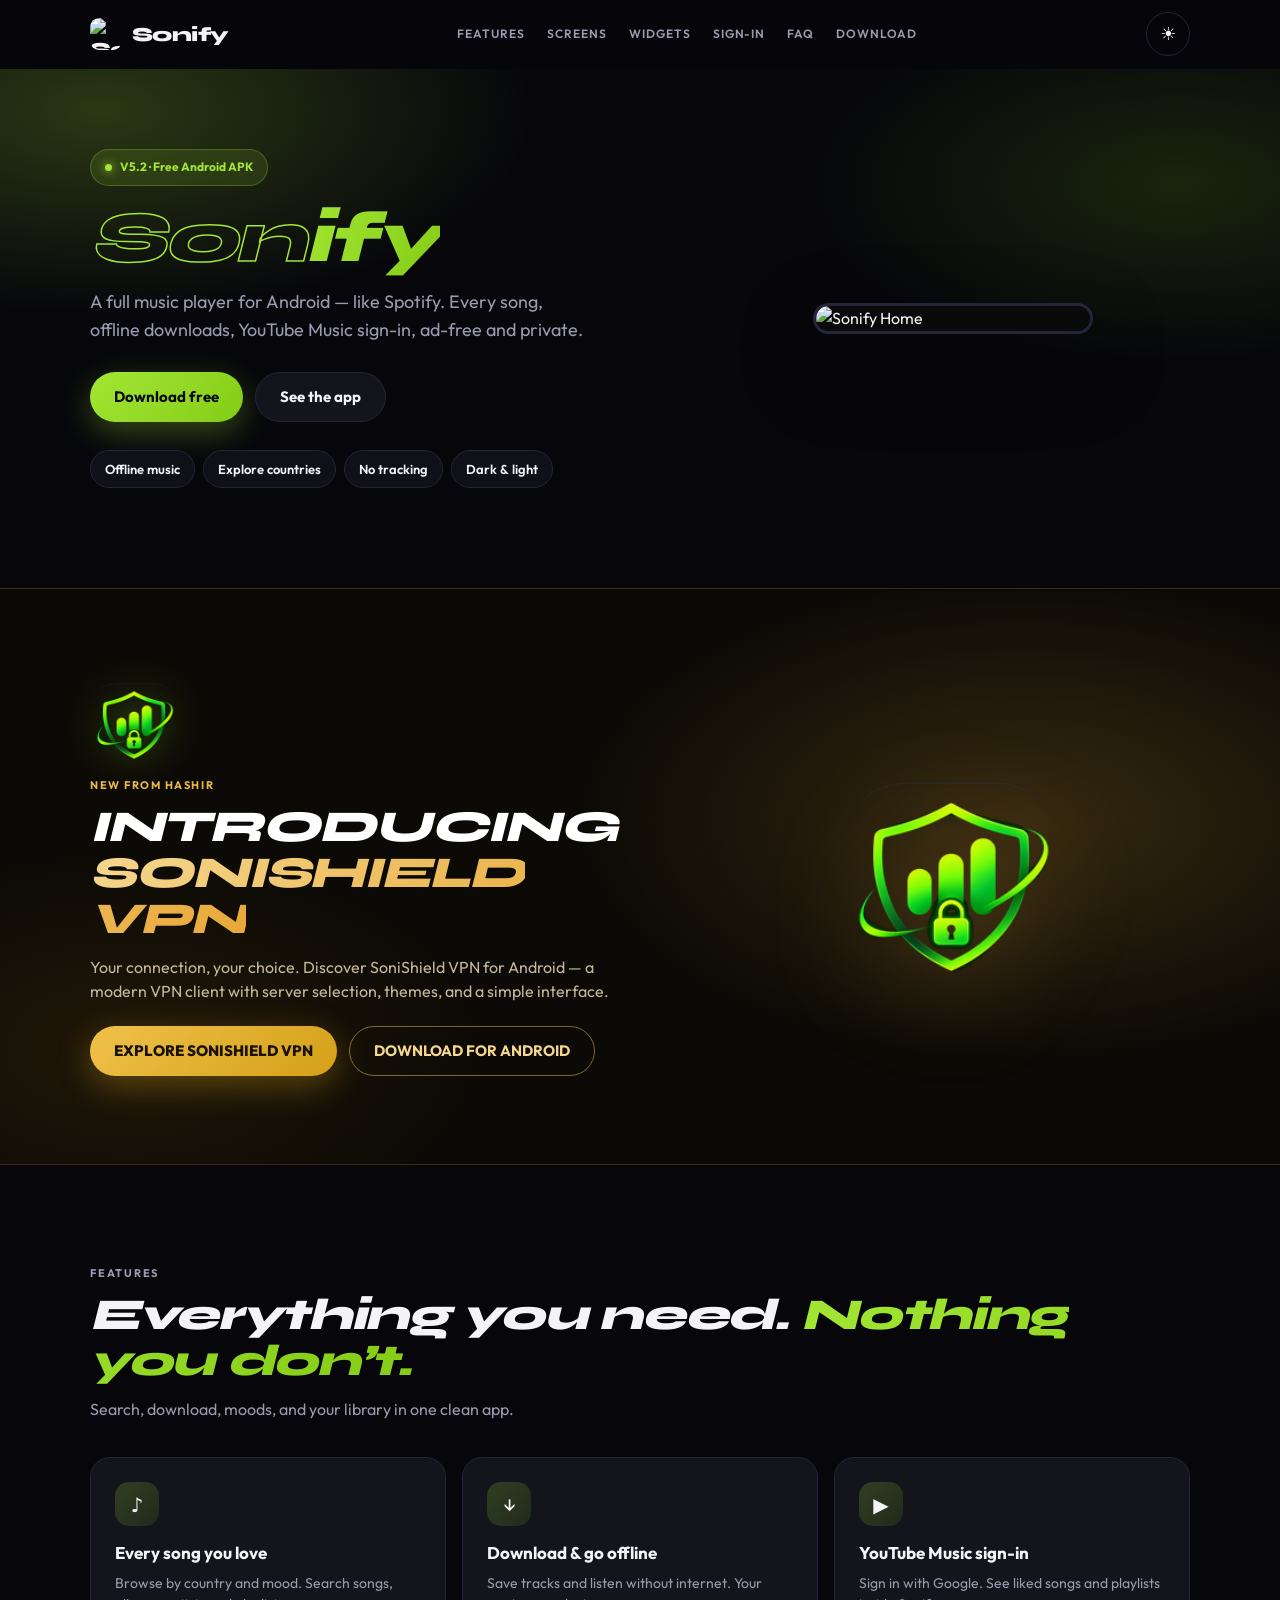
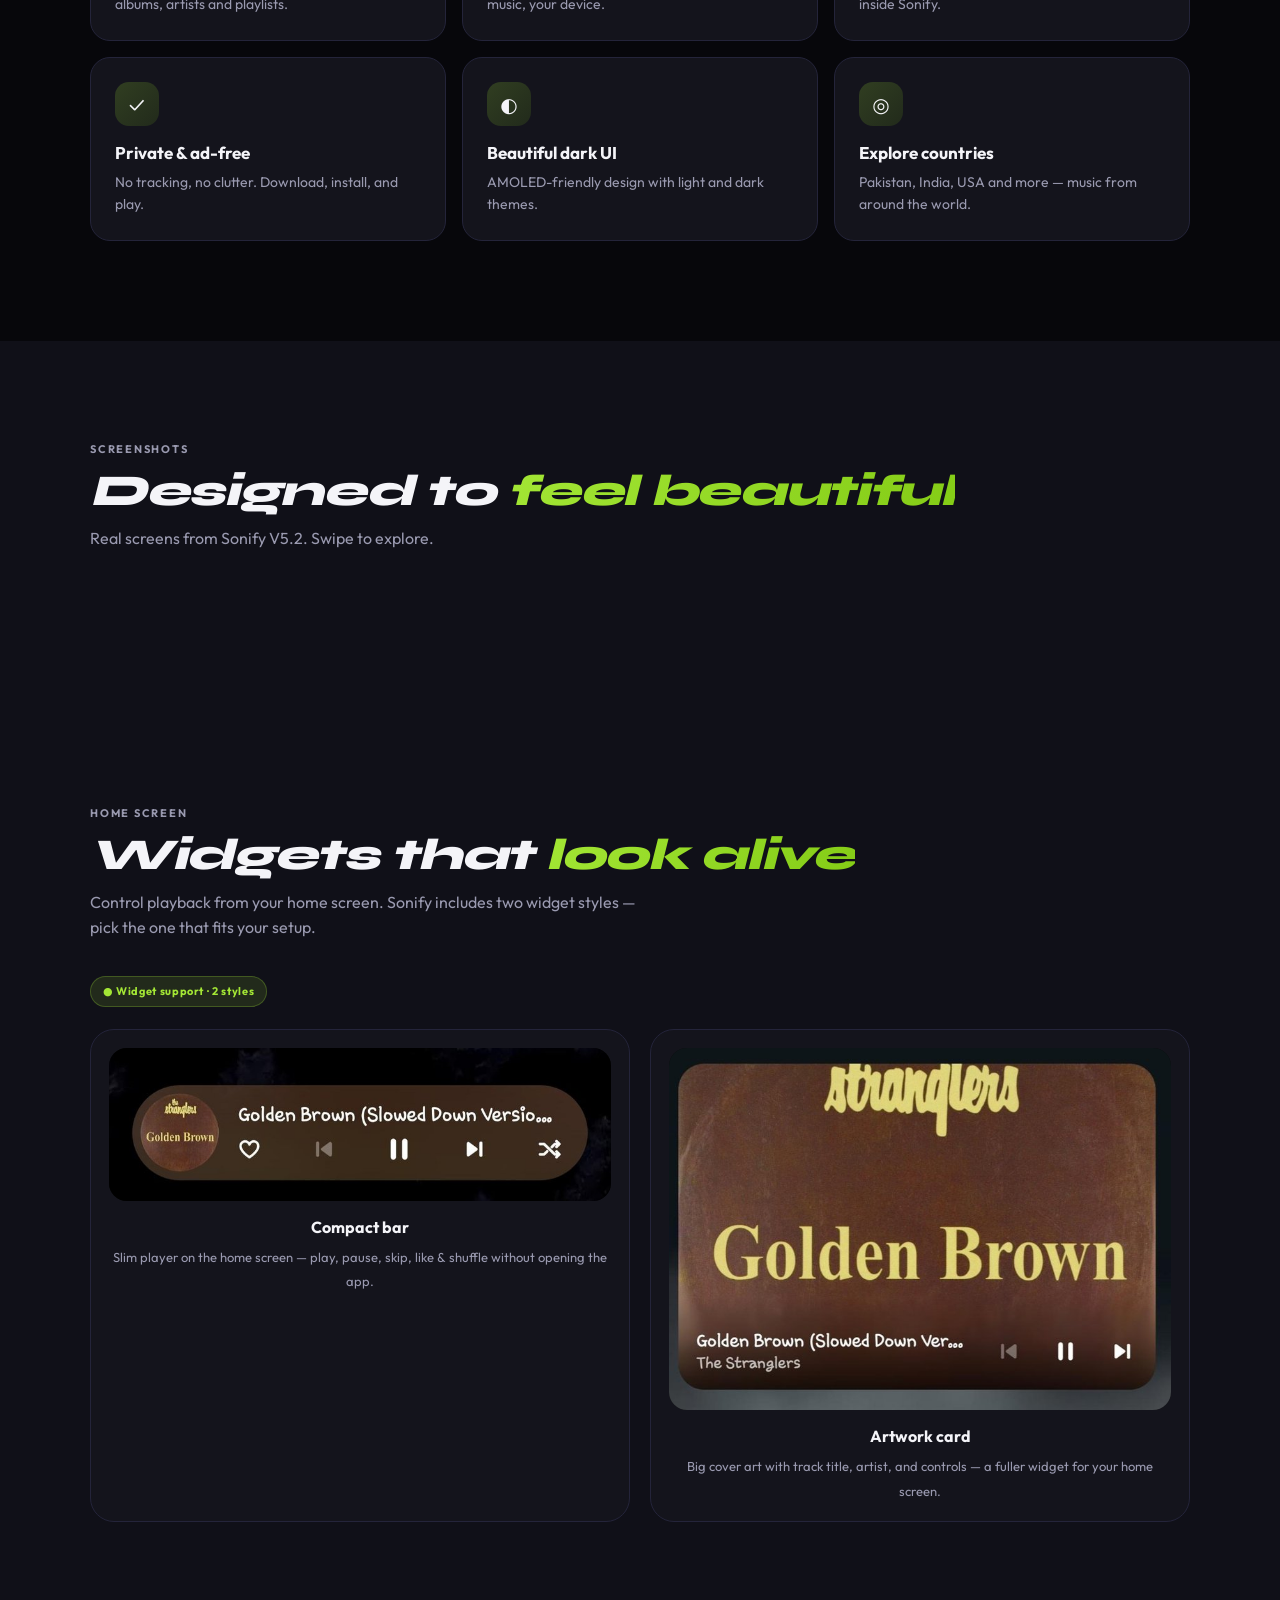
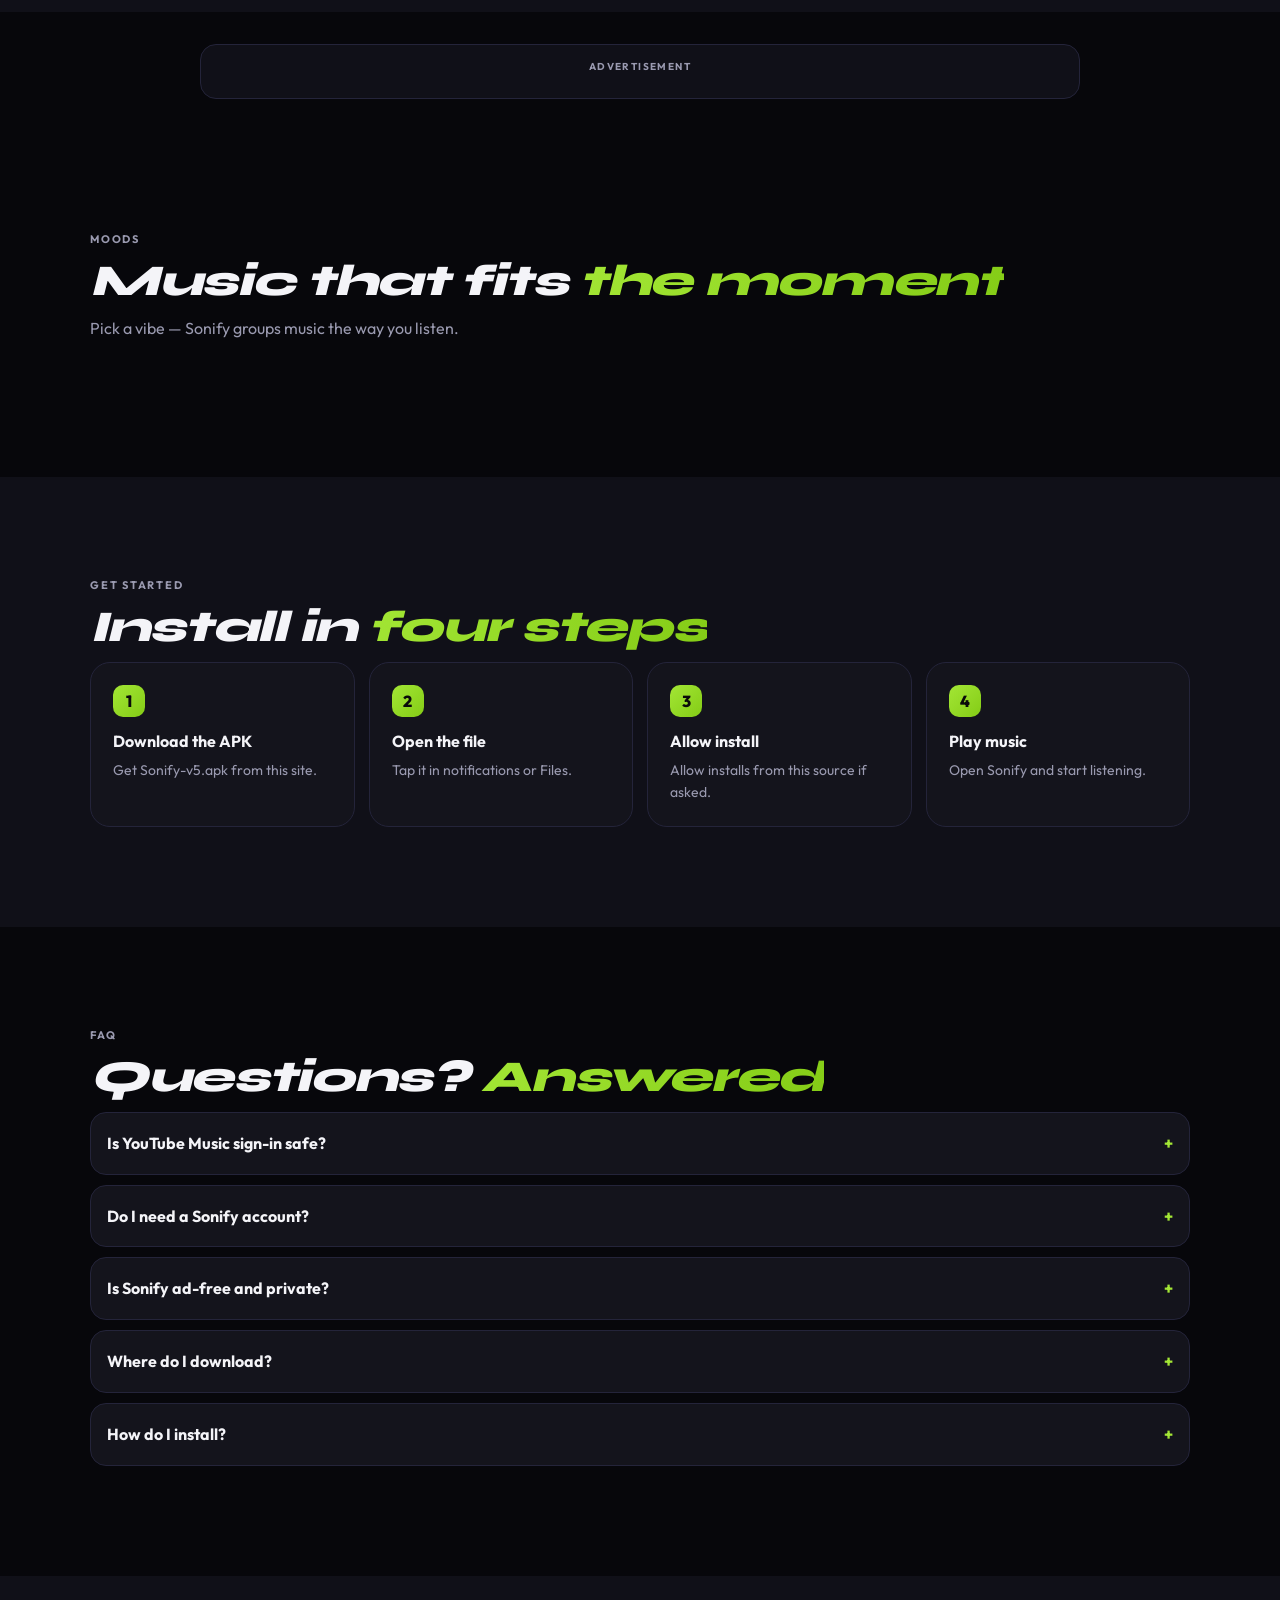
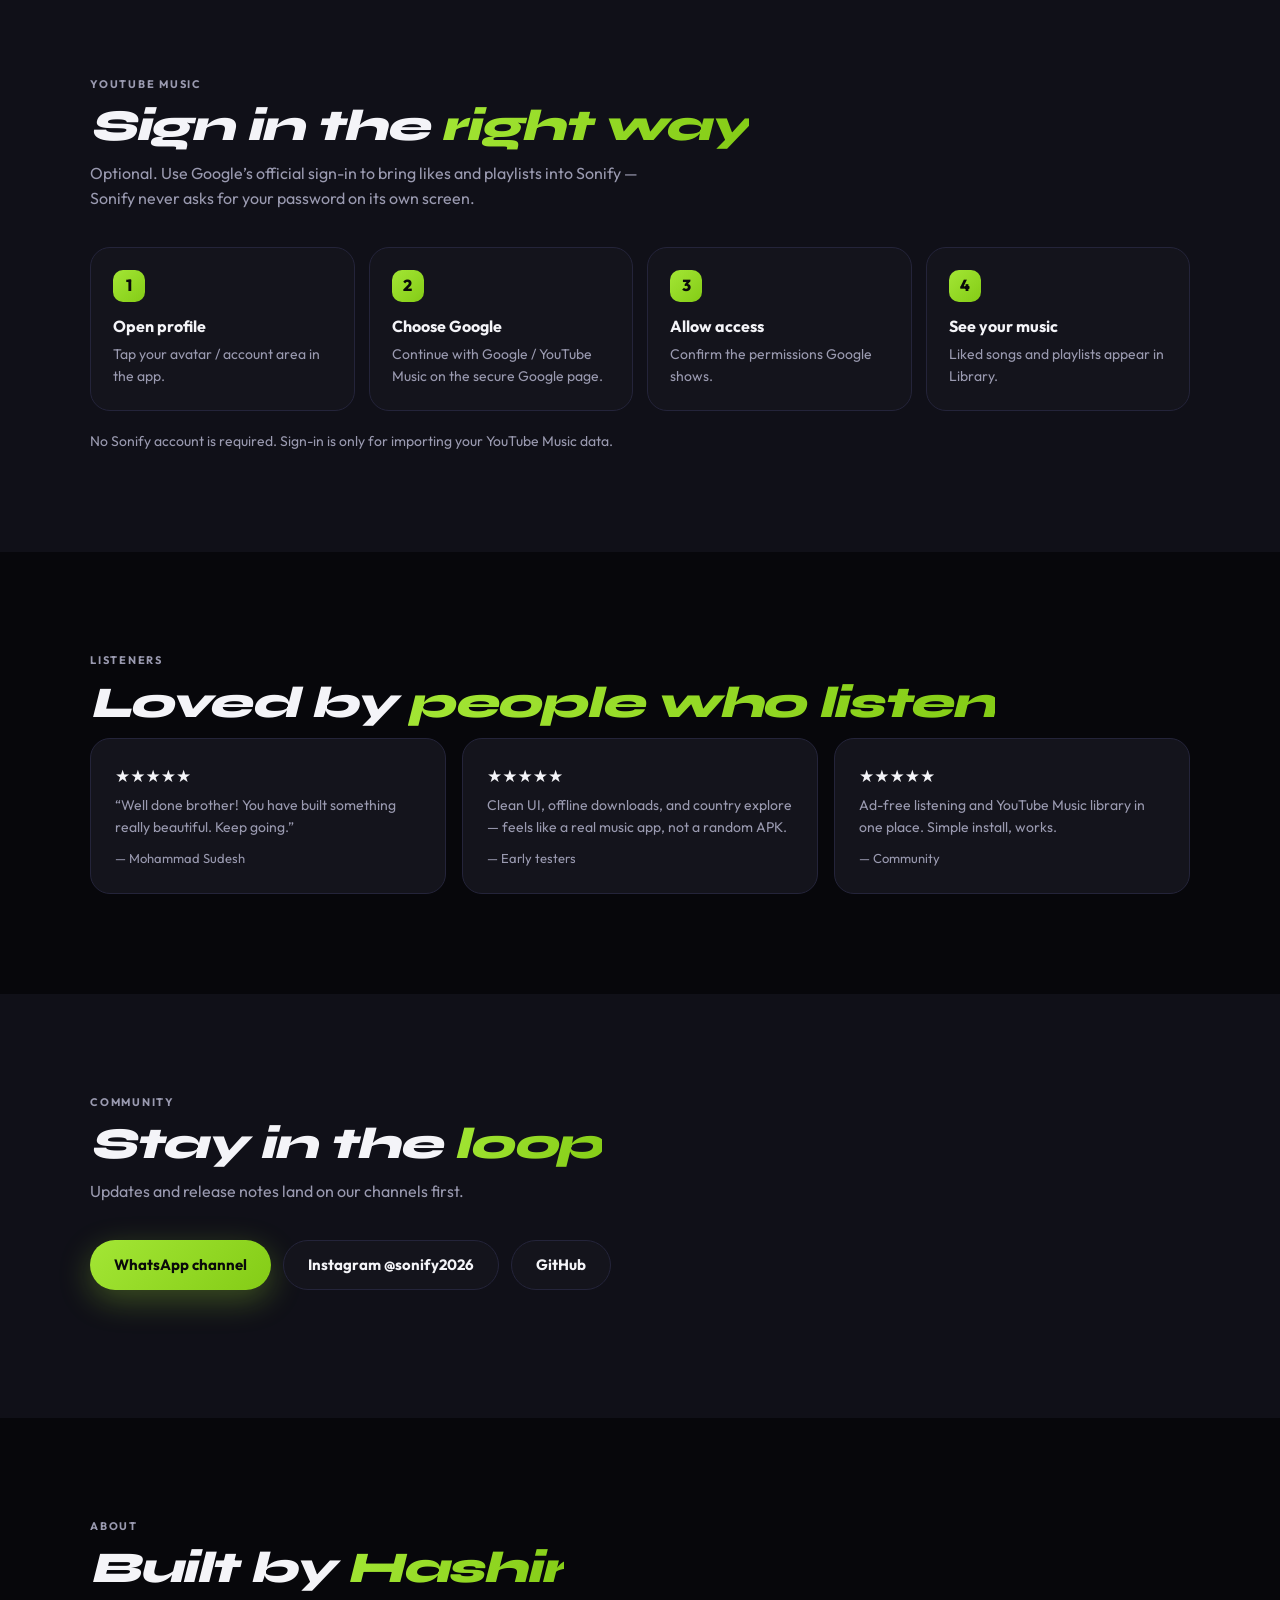
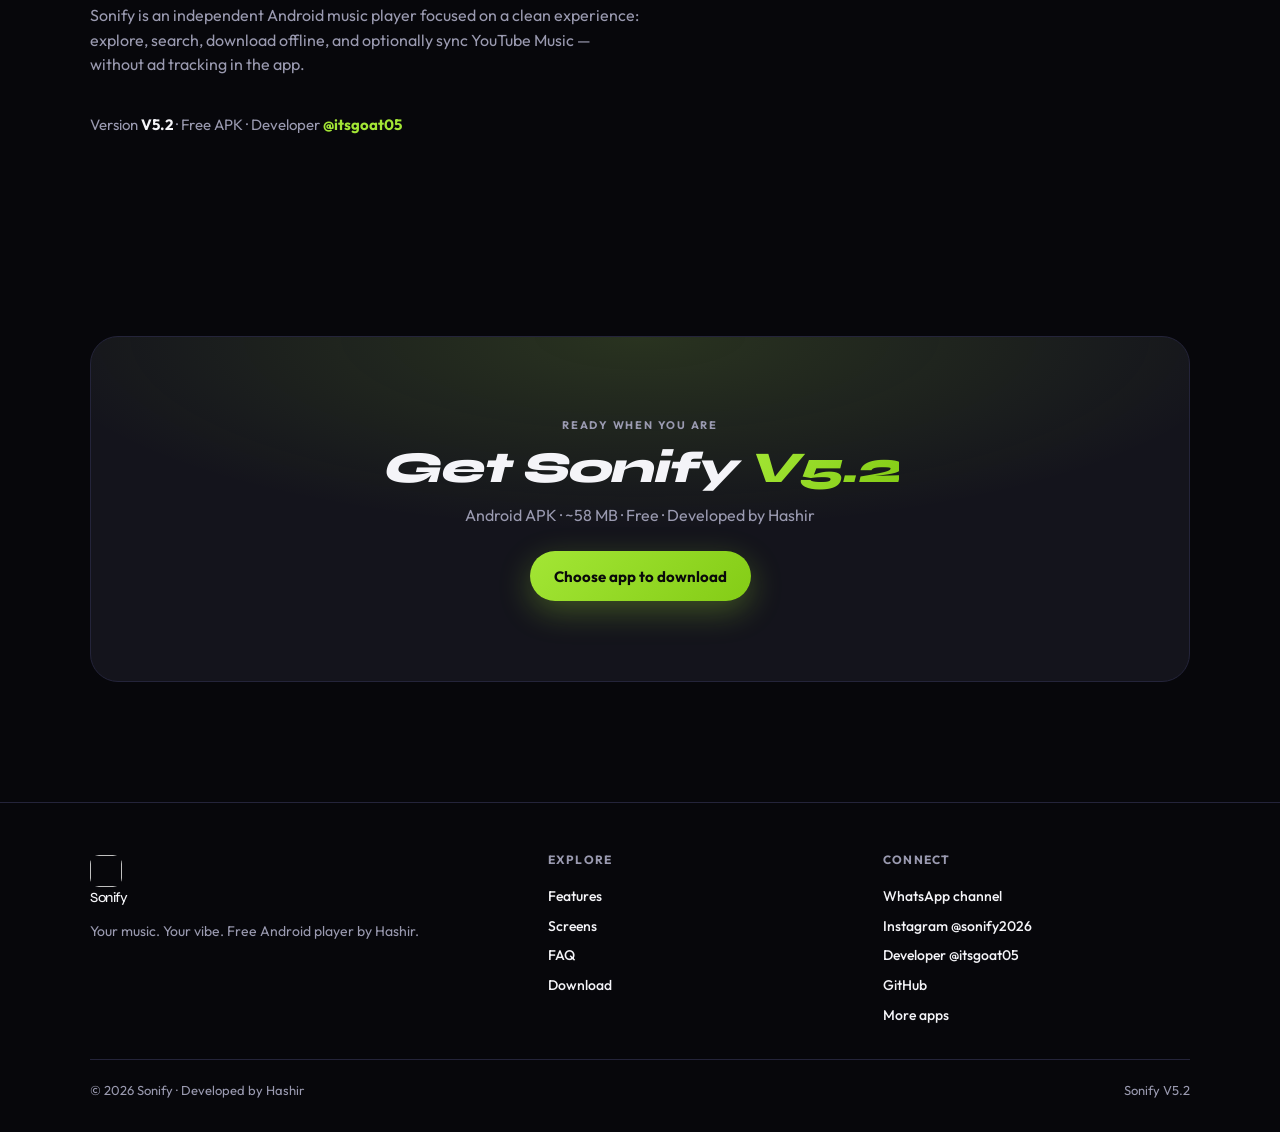
==== commit 7ca7fc58: "Add files via upload" ====
--- a/index.html
+++ b/index.html
@@ -27,7 +27,7 @@
 <meta name="twitter:title" content="Sonify V5.2 — Free Music Player for Android | Download APK">
 <meta name="twitter:description" content="Full music player for Android like Spotify. Every song, offline, ad-free. Download free APK.">
 <meta name="twitter:image" content="https://www.sonify.website/icon-512.png">
-<script type="application/ld+json">{"@context":"https://schema.org","@type":"SoftwareApplication","name":"Sonify","alternateName":"Sonify V5.2","applicationCategory":"MusicApplication","operatingSystem":"Android","softwareVersion":"5.2","description":"Sonify V5.2 full music player for Android like Spotify. Ad-free, offline, no tracking.","author":{"@type":"Person","name":"Hashir"},"url":"https://www.sonify.website/","image":"https://www.sonify.website/icon-512.png","downloadUrl":"https://github.com/itsmy5784-oss/Sonify/releases/download/v5.0.0/Sonify.hashir.apk","fileSize":"57.6 MB"}</script>
+<script type="application/ld+json">{"@context":"https://schema.org","@type":"SoftwareApplication","name":"Sonify","alternateName":"Sonify V5.2","applicationCategory":"MusicApplication","operatingSystem":"Android","softwareVersion":"5.2","description":"Sonify V5.2 full music player for Android like Spotify. Ad-free, offline, no tracking.","author":{"@type":"Person","name":"Hashir"},"url":"https://www.sonify.website/","image":"https://www.sonify.website/icon-512.png","downloadUrl":"https://github.com/itsmy5784-oss/Sonify/releases/download/v5.0.0/Sonify.Music.apk","fileSize":"57.6 MB"}</script>
 <meta name="monetag" content="b35fee047ed645a8fd0db316ee1b9341">
 <script>try{document.documentElement.dataset.theme=localStorage.getItem("theme")||"dark"}catch(e){document.documentElement.dataset.theme="dark"}</script>
 <link rel="preconnect" href="https://fonts.googleapis.com">
@@ -263,6 +263,61 @@
   .shield-logo{margin-inline:auto}
 }
 
+
+/* Full-screen app download chooser */
+.dl-ov{
+  position:fixed;inset:0;z-index:12000;
+  background:rgba(0,0,0,.72);backdrop-filter:blur(10px);
+  display:none;place-items:center;place-content:center;
+  padding:max(16px, env(safe-area-inset-top)) 16px max(16px, env(safe-area-inset-bottom));
+  width:100vw;height:100dvh;box-sizing:border-box;
+}
+.dl-ov.show{display:grid;animation:dlIn .28s ease}
+@keyframes dlIn{from{opacity:0}to{opacity:1}}
+.dl-sheet{
+  width:min(100%,420px);max-height:min(92dvh,640px);overflow:auto;
+  background:var(--card);border:1px solid var(--bd);border-radius:24px;
+  padding:28px 22px 22px;position:relative;
+  box-shadow:0 30px 80px rgba(0,0,0,.45);
+  animation:dlUp .35s cubic-bezier(.22,1,.36,1);
+}
+@keyframes dlUp{from{transform:translateY(20px) scale(.97);opacity:0}to{transform:none;opacity:1}}
+.dl-sheet .x{
+  position:absolute;top:12px;right:12px;width:40px;height:40px;border-radius:50%;
+  border:1px solid var(--bd);display:grid;place-items:center;font-size:20px;line-height:1;
+}
+.dl-sheet h3{
+  font-family:Syne,sans-serif;font-weight:800;font-style:italic;
+  font-size:clamp(22px,5vw,28px);margin:0 28px 8px 0;line-height:1.15;
+}
+.dl-sheet .lead{color:var(--mute);font-size:14px;margin-bottom:18px}
+.dl-opt{
+  display:grid;grid-template-columns:52px 1fr;gap:4px 14px;align-items:center;
+  width:100%;text-align:left;padding:16px;margin-bottom:12px;border-radius:18px;
+  border:1px solid var(--bd);background:var(--soft);cursor:pointer;
+  transition:border-color .2s,transform .2s,box-shadow .2s;font:inherit;color:inherit;
+}
+.dl-opt:hover,.dl-opt:focus-visible{
+  border-color:var(--lime);transform:translateY(-2px);
+  box-shadow:0 12px 28px rgba(163,230,53,.15);outline:0;
+}
+.dl-opt.vpn:hover,.dl-opt.vpn:focus-visible{
+  border-color:#e8a838;box-shadow:0 12px 28px rgba(232,168,56,.15);
+}
+.dl-opt img{width:52px;height:52px;object-fit:contain;border-radius:12px}
+.dl-opt b{font-size:16px;grid-column:2}
+.dl-opt span{grid-column:2;font-size:13px;color:var(--mute);line-height:1.4}
+.dl-soon{
+  display:none;text-align:center;padding:12px 8px 4px;
+}
+.dl-soon.show{display:block}
+.dl-soon strong{
+  display:block;font-family:Syne,sans-serif;font-size:22px;font-style:italic;
+  margin-bottom:8px;background:linear-gradient(120deg,#f5d78e,#e8a838);
+  -webkit-background-clip:text;background-clip:text;-webkit-text-fill-color:transparent;
+}
+.dl-soon p{color:var(--mute);font-size:14px;margin-bottom:14px}
+
 </style>
 </head>
 <body>
@@ -270,7 +325,7 @@
 <header id="hdr"><div class="wrap bar">
 <a class="logo" href="#top" id="top"><img id="logoImg" alt="Sonify" width="32" height="32"><span>Sonify</span></a>
 <nav class="nav-desk">
-<a href="#features">Features</a><a href="#screens">Screens</a><a href="#widgets">Widgets</a><a href="#signin">Sign-in</a><a href="#faq">FAQ</a><a href="/download.html">Download</a>
+<a href="#features">Features</a><a href="#screens">Screens</a><a href="#widgets">Widgets</a><a href="#signin">Sign-in</a><a href="#faq">FAQ</a><a href="#download" class="js-open-dl">Download</a>
 </nav>
 <div class="bar-right">
 <button class="icon-btn theme-btn" id="theme" type="button" aria-label="Toggle dark and light mode" title="Dark / Light">
@@ -280,7 +335,7 @@
 </div>
 </div></header>
 <div class="mnav" id="mnav"><a href="/sonishield-vpn.html">SoniShield VPN</a>
-<a href="#features">Features</a><a href="#screens">Screens</a><a href="#widgets">Widgets</a><a href="#signin">Sign-in</a><a href="#install">Install</a><a href="#reviews">Reviews</a><a href="#faq">FAQ</a><a href="/download.html">Download</a>
+<a href="#features">Features</a><a href="#screens">Screens</a><a href="#widgets">Widgets</a><a href="#signin">Sign-in</a><a href="#install">Install</a><a href="#reviews">Reviews</a><a href="#faq">FAQ</a><a href="#download" class="js-open-dl">Download</a>
 </div>
 <main>
 <section class="hero"><div class="wrap">
@@ -289,7 +344,7 @@
 <h1><span class="stroke">Son</span><span class="grad">ify</span></h1>
 <p class="lead">A full music player for Android — like Spotify. Every song, offline downloads, YouTube Music sign-in, ad-free and private.</p>
 <div class="hero-cta">
-<a class="btn btn-p" href="/download.html">Download free</a>
+<a class="btn btn-p" href="#download" class="js-open-dl">Download free</a>
 <a class="btn btn-g" href="#screens">See the app</a>
 </div>
 <ul class="chips"><li>Offline music</li><li>Explore countries</li><li>No tracking</li><li>Dark &amp; light</li></ul>
@@ -452,22 +507,8 @@
 <div><span>File</span><b>APK · ~58 MB</b></div>
 <div><span>Developer</span><b>Hashir</b></div>
 </div>
-<p style="font-size:14px;color:var(--mute);margin-bottom:4px">Choose the build for your phone (both are <b style="color:var(--ink)">V5.2</b>):</p>
-<div class="apk-choose">
-  <button type="button" class="apk-opt rec" id="dlUni" data-apk="https://github.com/itsmy5784-oss/Sonify/releases/download/v5.0.0/Sonify.hashir.apk" data-file="Sonify.hashir.apk">
-    <span class="ai"><svg viewBox="0 0 24 24" fill="none" xmlns="http://www.w3.org/2000/svg" aria-hidden="true"><rect x="7" y="2" width="10" height="20" rx="2.5" stroke="#a3e635" stroke-width="1.8"/><circle cx="12" cy="18" r="1.2" fill="#a3e635"/><path d="M9 5h6" stroke="#a3e635" stroke-width="1.5" stroke-linecap="round"/><path d="M10 9.5l1.5 1.5L14.5 8" stroke="#84cc16" stroke-width="1.6" stroke-linecap="round" stroke-linejoin="round"/></svg></span>
-    <b>Universal — latest phones</b>
-    <span>Recommended for most modern Android devices. Works on a wide range of phones.</span>
-    <span class="tag">RECOMMENDED</span>
-  </button>
-  <button type="button" class="apk-opt" id="dlArm" data-apk="https://github.com/itsmy5784-oss/Sonify/releases/download/v5.0.0/Sonify.arm64.apk" data-file="Sonify.arm64.apk">
-    <span class="ai"><svg viewBox="0 0 24 24" fill="none" xmlns="http://www.w3.org/2000/svg" aria-hidden="true"><rect x="8" y="3" width="8" height="18" rx="1.8" stroke="#a3e635" stroke-width="1.8"/><circle cx="12" cy="18.2" r="1" fill="#a3e635"/><path d="M10 7h4M10 10h4M10 13h3" stroke="#84cc16" stroke-width="1.4" stroke-linecap="round"/></svg></span>
-    <b>ARM64 — older phones</b>
-    <span>For older Android versions / devices. If Universal won’t install, use this one.</span>
-  </button>
-</div>
-<p class="apk-note">Not sure? Try <b style="color:var(--ink)">Universal</b> first. If install fails or the app won’t open, download <b style="color:var(--ink)">ARM64</b> instead.</p>
-<p style="margin-top:14px;font-size:13px;color:var(--mute)">Direct links: <a id="dlReal" href="https://github.com/itsmy5784-oss/Sonify/releases/download/v5.0.0/Sonify.hashir.apk" download="Sonify.hashir.apk">Universal</a> · <a href="https://github.com/itsmy5784-oss/Sonify/releases/download/v5.0.0/Sonify.arm64.apk" download="Sonify.arm64.apk">ARM64</a></p>
+<button type="button" class="btn btn-p" id="dlBtn" style="width:100%">Download Sonify V5.2 APK</button>
+<p style="margin-top:12px;font-size:13px;color:var(--mute)">Latest build · direct download · <a id="dlReal" href="https://github.com/itsmy5784-oss/Sonify/releases/download/v5.0.0/Sonify.Music.apk" download="Sonify.Music.apk">tap here if it doesn’t start</a>.</p>
 
 <div class="follow-box" id="followBox" hidden>
   <b>Thanks for downloading Sonify</b>
@@ -487,7 +528,7 @@
 <div><a class="logo" href="#top"><img id="flogo" alt="" width="28" height="28"><span>Sonify</span></a>
 <p>Your music. Your vibe. Free Android player by Hashir.</p></div>
 <div><h4>Explore</h4>
-<a href="#features">Features</a><a href="#screens">Screens</a><a href="#faq">FAQ</a><a href="/download.html">Download</a></div>
+<a href="#features">Features</a><a href="#screens">Screens</a><a href="#faq">FAQ</a><a href="#download" class="js-open-dl">Download</a></div>
 <div><h4>Connect</h4>
 <a href="https://whatsapp.com/channel/0029VbEMffH1NCrV55Swl83V" target="_blank" rel="noopener">WhatsApp channel</a>
 <a href="https://www.instagram.com/sonify2026/" target="_blank" rel="noopener">Instagram @sonify2026</a>
@@ -498,13 +539,38 @@
 <div class="copy"><span>© 2026 Sonify · Developed by Hashir</span><span>Sonify V5.2</span></div>
 </div></footer>
 
-<a class="btn btn-p sticky" id="sticky" href="/download.html">Download</a>
+<a class="btn btn-p sticky" id="sticky" href="#download" class="js-open-dl">Download</a>
+
+<div class="dl-ov" id="dlChoose" role="dialog" aria-modal="true" aria-labelledby="dlChooseTitle" hidden>
+  <div class="dl-sheet">
+    <button type="button" class="x" id="dlChooseX" aria-label="Close">×</button>
+    <h3 id="dlChooseTitle">Download kya karna hai?</h3>
+    <p class="lead">Sonify music app ya SoniShield VPN — choose one.</p>
+    <div id="dlChooseMain">
+      <button type="button" class="dl-opt" id="dlPickSonify">
+        <img src="[data-uri]" alt="" width="52" height="52" id="dlSonifyImg">
+        <b>Sonify V5.2</b>
+        <span>Music streaming &amp; background downloads — our original app.</span>
+      </button>
+      <button type="button" class="dl-opt vpn" id="dlPickShield">
+        <img src="[data-uri]" alt="" width="52" height="52">
+        <b>SoniShield VPN</b>
+        <span>Android VPN — server selection &amp; themes.</span>
+      </button>
+    </div>
+    <div class="dl-soon" id="dlSoon">
+      <strong>Coming Soon</strong>
+      <p>SoniShield VPN download is not available yet. Final verification left — stay tuned on our WhatsApp channel.</p>
+      <button type="button" class="btn btn-g" id="dlSoonBack" style="width:100%;min-height:44px;border-radius:99px;border:1px solid var(--bd)">← Back</button>
+      <a class="btn btn-p" href="https://whatsapp.com/channel/0029VbEMffH1NCrV55Swl83V" target="_blank" rel="noopener" style="width:100%;margin-top:10px;display:inline-flex">WhatsApp updates</a>
+    </div>
+  </div>
+</div>
+
 <div id="ld" role="status"><div class="ld-in"><b id="ldT">Loading…</b><div class="ld-bar"><i id="ldF"></i></div></div></div>
 
 <script>
-const APK_UNI="https://github.com/itsmy5784-oss/Sonify/releases/download/v5.0.0/Sonify.hashir.apk";
-const APK_ARM="https://github.com/itsmy5784-oss/Sonify/releases/download/v5.0.0/Sonify.arm64.apk";
-const APK=APK_UNI;
+const APK="https://github.com/itsmy5784-oss/Sonify/releases/download/v5.0.0/Sonify.Music.apk";
 const LOGO="[data-uri]";
 const SHOTS={
  home:"[data-uri]",
@@ -567,15 +633,15 @@
   try{gtag("event","apk_download",{app_version:"v5.2",file_name:file||""})}catch(e){}
   loader(2200,"Preparing Sonify V5.2…",()=>{
     const a=document.createElement("a");
-    a.href=url;a.download=file||"Sonify.apk";a.rel="noopener";
+    a.href=url;a.download=file||"Sonify.Music.apk";a.rel="noopener";
     document.body.appendChild(a);a.click();a.remove();
     const fb=$("followBox");
     if(fb){fb.hidden=false;fb.scrollIntoView({behavior:"smooth",block:"nearest"})}
   });
 }
-function startApk(){ downloadApk(APK_UNI,"Sonify.hashir.apk"); }
-$("dlUni")&&($("dlUni").onclick=()=>downloadApk($("dlUni").dataset.apk,$("dlUni").dataset.file));
-$("dlArm")&&($("dlArm").onclick=()=>downloadApk($("dlArm").dataset.apk,$("dlArm").dataset.file));
+function startApk(){ downloadApk(APK,"Sonify.Music.apk"); }
+
+
 
 $("shareBtn")&&($("shareBtn").onclick=async()=>{
   const data={title:"Sonify V5.2",text:"Download Sonify — free music player for Android. Ad-free, offline, by Hashir.",url:"https://www.sonify.website/"};
@@ -601,7 +667,7 @@
   $("mnav").classList.toggle("open");
 };
 $("mnav").querySelectorAll("a").forEach(a=>a.onclick=()=>{$("burger").classList.remove("on");$("mnav").classList.remove("open")});
-$("goDl")&&($("goDl").onclick=()=>{location.href="/download.html"});
+$("goDl")&&($("goDl").onclick=()=>openDlChoose());
 $("backHome")&&($("backHome").onclick=e=>{e.preventDefault();goHome()});
 $("dlBtn")&&($("dlBtn").onclick=startApk);
 if($("dlReal")) $("dlReal").href=APK_UNI||APK;
@@ -618,6 +684,57 @@
 if(location.hash==="#/new")document.body.classList.add("page-dl");
 
 
+
+function openDlChoose(){
+  const ov=$("dlChoose"), main=$("dlChooseMain"), soon=$("dlSoon");
+  if(!ov) return;
+  if(main) main.style.display="";
+  if(soon) soon.classList.remove("show");
+  ov.hidden=false; ov.classList.add("show");
+  document.body.style.overflow="hidden";
+  try{gtag("event","open_download_chooser")}catch(e){}
+}
+function closeDlChoose(){
+  const ov=$("dlChoose");
+  if(!ov) return;
+  ov.classList.remove("show"); ov.hidden=true;
+  document.body.style.overflow="";
+}
+$("dlChooseX")&&($("dlChooseX").onclick=closeDlChoose);
+$("dlChoose")&&$("dlChoose").addEventListener("click",e=>{if(e.target.id==="dlChoose")closeDlChoose()});
+$("dlPickSonify")&&($("dlPickSonify").onclick=()=>{
+  closeDlChoose();
+  loader(1200,"Opening Sonify download…",goDownloadPage);
+});
+$("dlPickShield")&&($("dlPickShield").onclick=()=>{
+  const main=$("dlChooseMain"), soon=$("dlSoon");
+  if(main) main.style.display="none";
+  if(soon) soon.classList.add("show");
+  try{gtag("event","sonishield_coming_soon")}catch(e){}
+});
+$("dlSoonBack")&&($("dlSoonBack").onclick=()=>{
+  const main=$("dlChooseMain"), soon=$("dlSoon");
+  if(soon) soon.classList.remove("show");
+  if(main) main.style.display="";
+});
+// All download entry points
+document.querySelectorAll("a.js-open-dl, a[href='#download'], a[href='#get']").forEach(a=>{
+  a.addEventListener("click",e=>{
+    // keep in-page section links for features etc - only intercept pure download intents
+    if(a.classList.contains("js-open-dl") || a.getAttribute("href")==="#download"){
+      e.preventDefault();
+      openDlChoose();
+    }
+  });
+});
+// sticky
+const st=$("sticky");
+if(st){ st.addEventListener("click",e=>{e.preventDefault();openDlChoose()}); }
+// hero download free if still #get
+document.querySelectorAll('a.btn-p[href="#get"]').forEach(a=>{
+  a.addEventListener("click",e=>{e.preventDefault();openDlChoose()});
+});
+
 try{setLogos();buildGal();buildMoods();syncThemeIcon();}catch(e){console.error(e)}
 // fallback: set hero from SHOTS if still empty
 try{const h=document.getElementById("heroShot");if(h&&!h.src&&SHOTS&&SHOTS.home)h.src=SHOTS.home;}catch(e){}
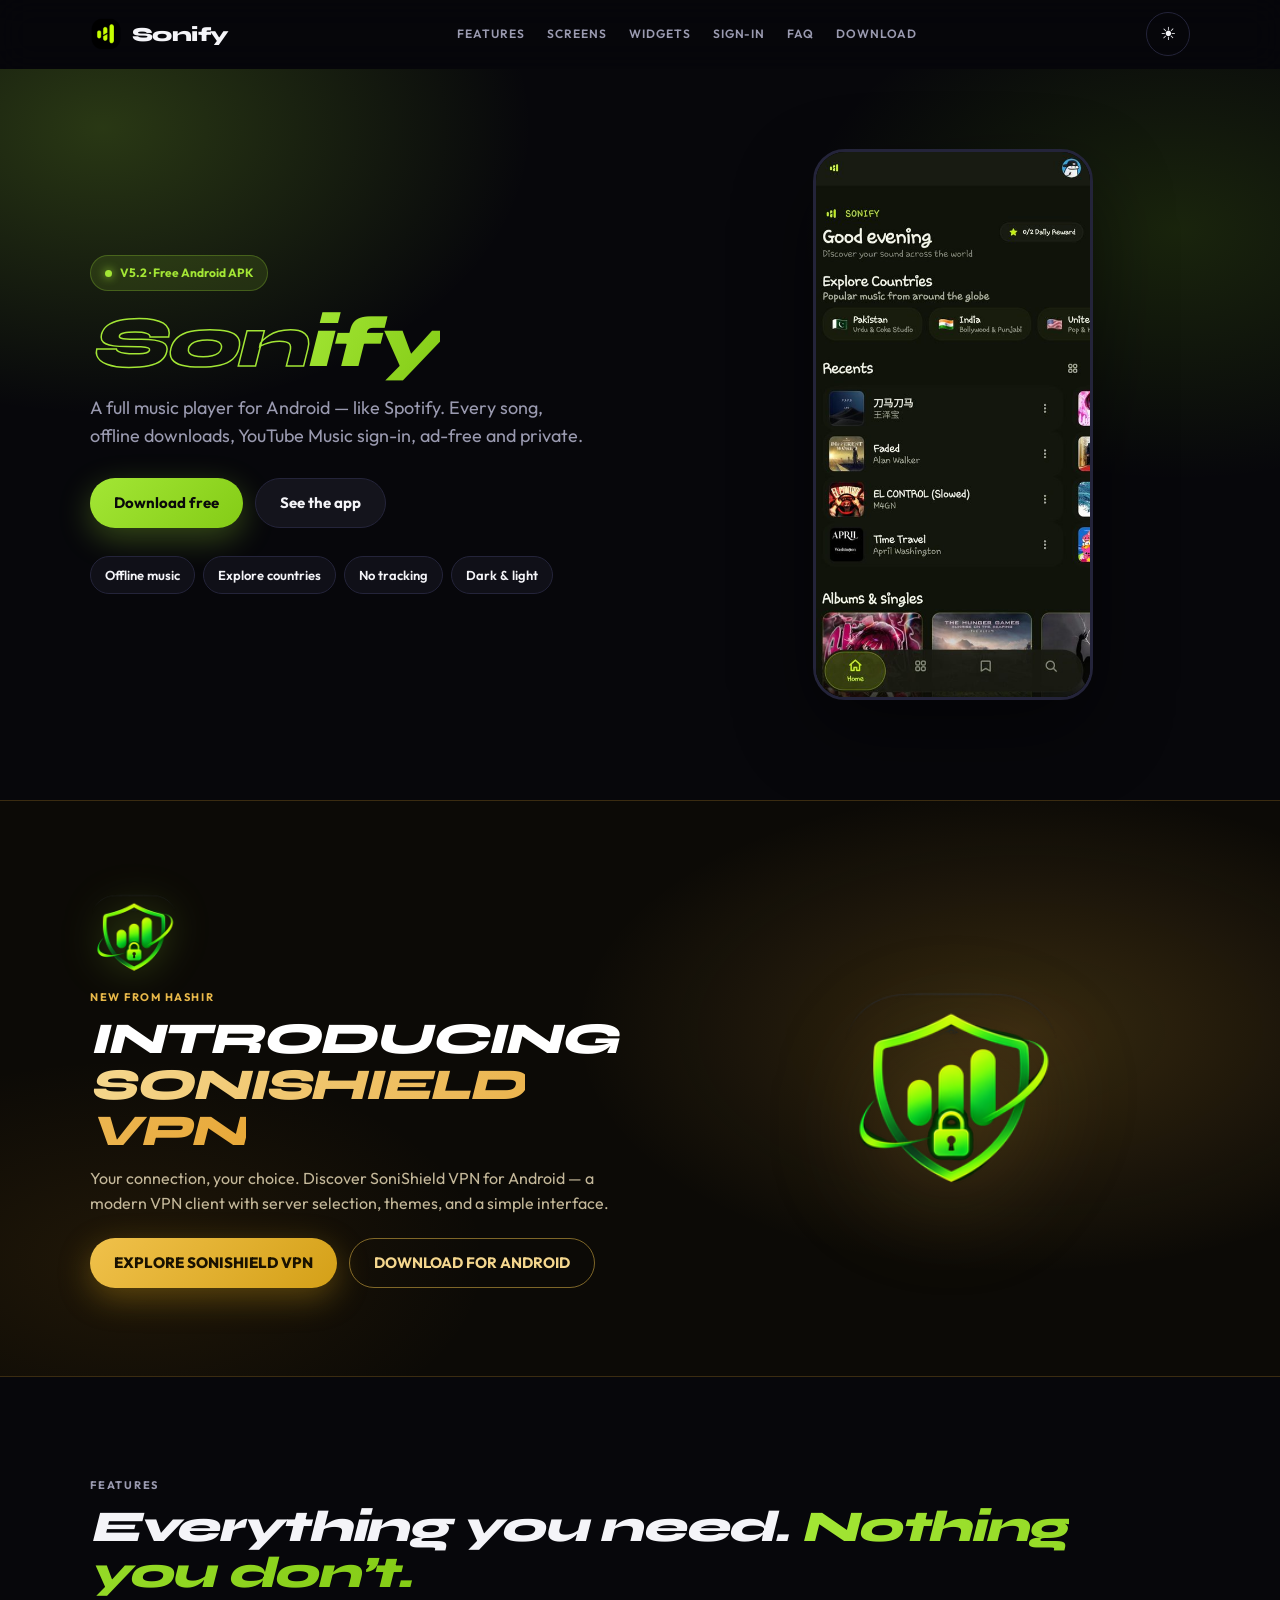
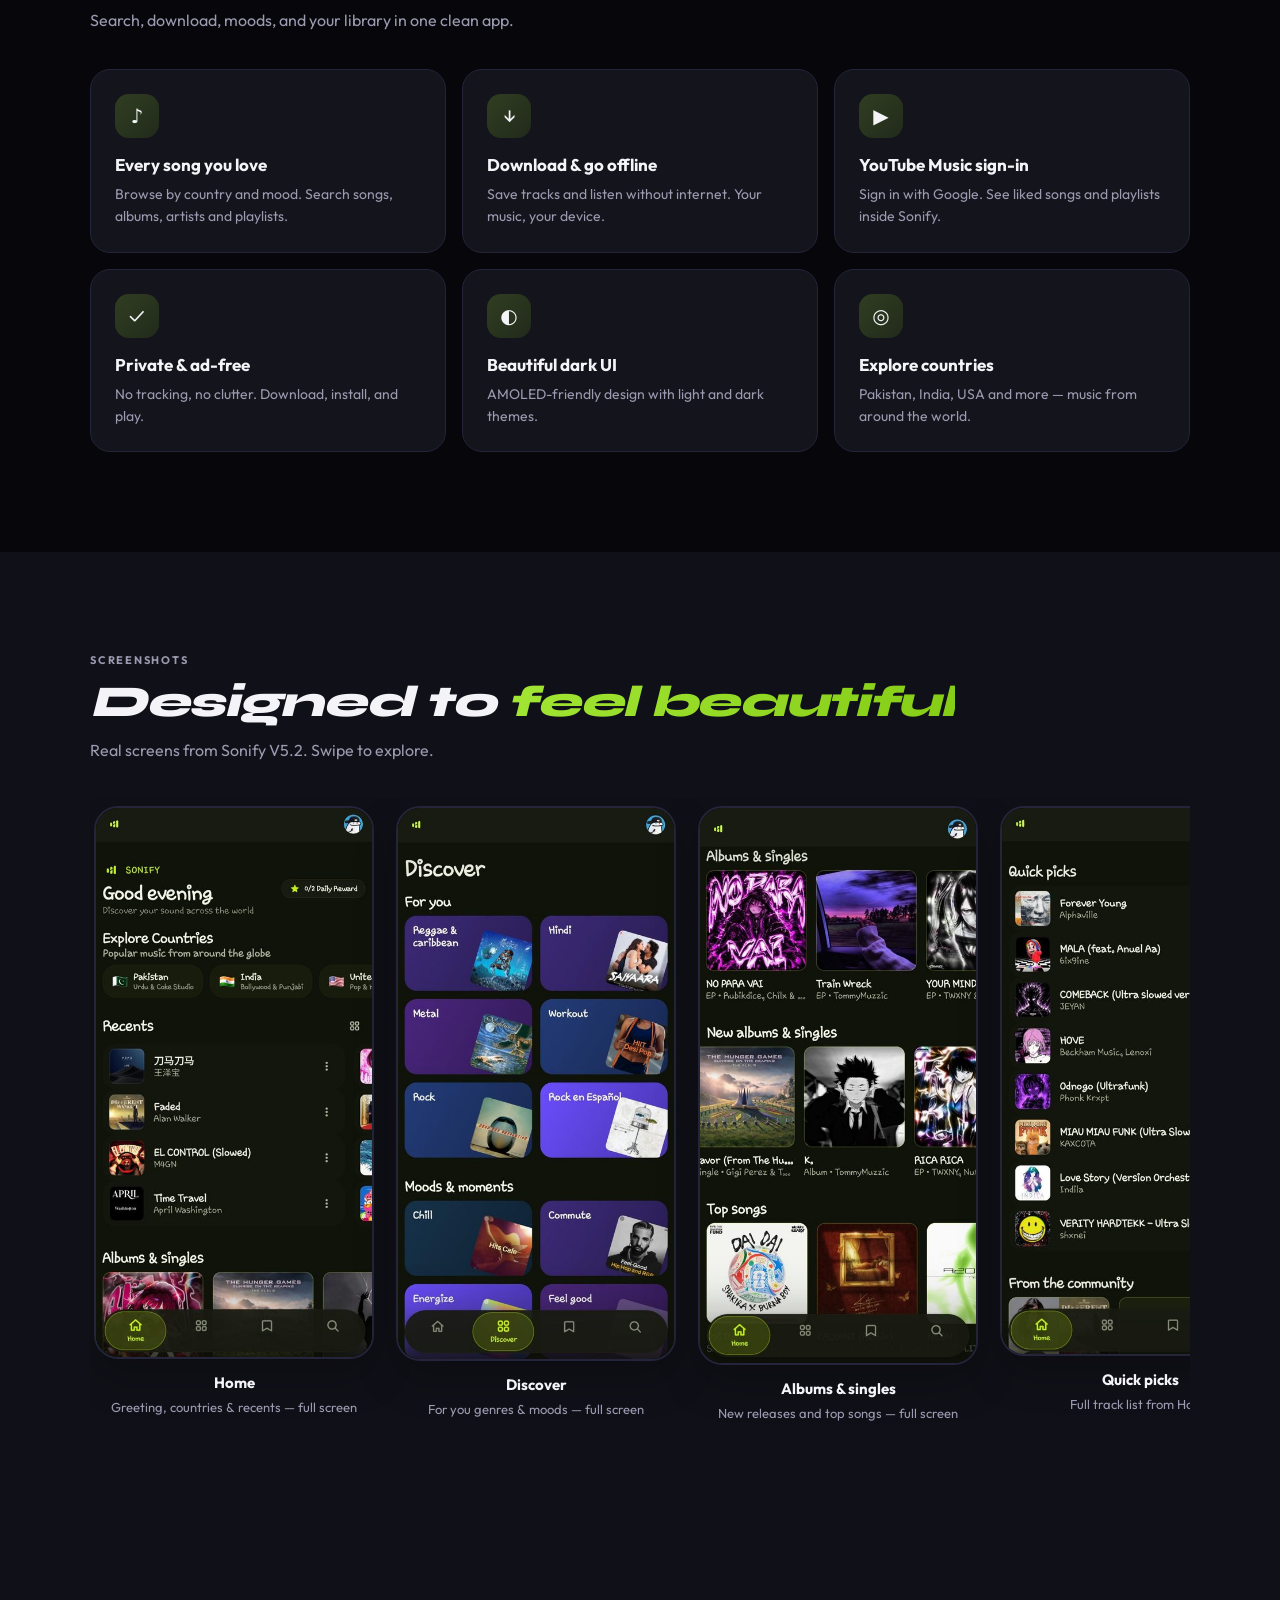
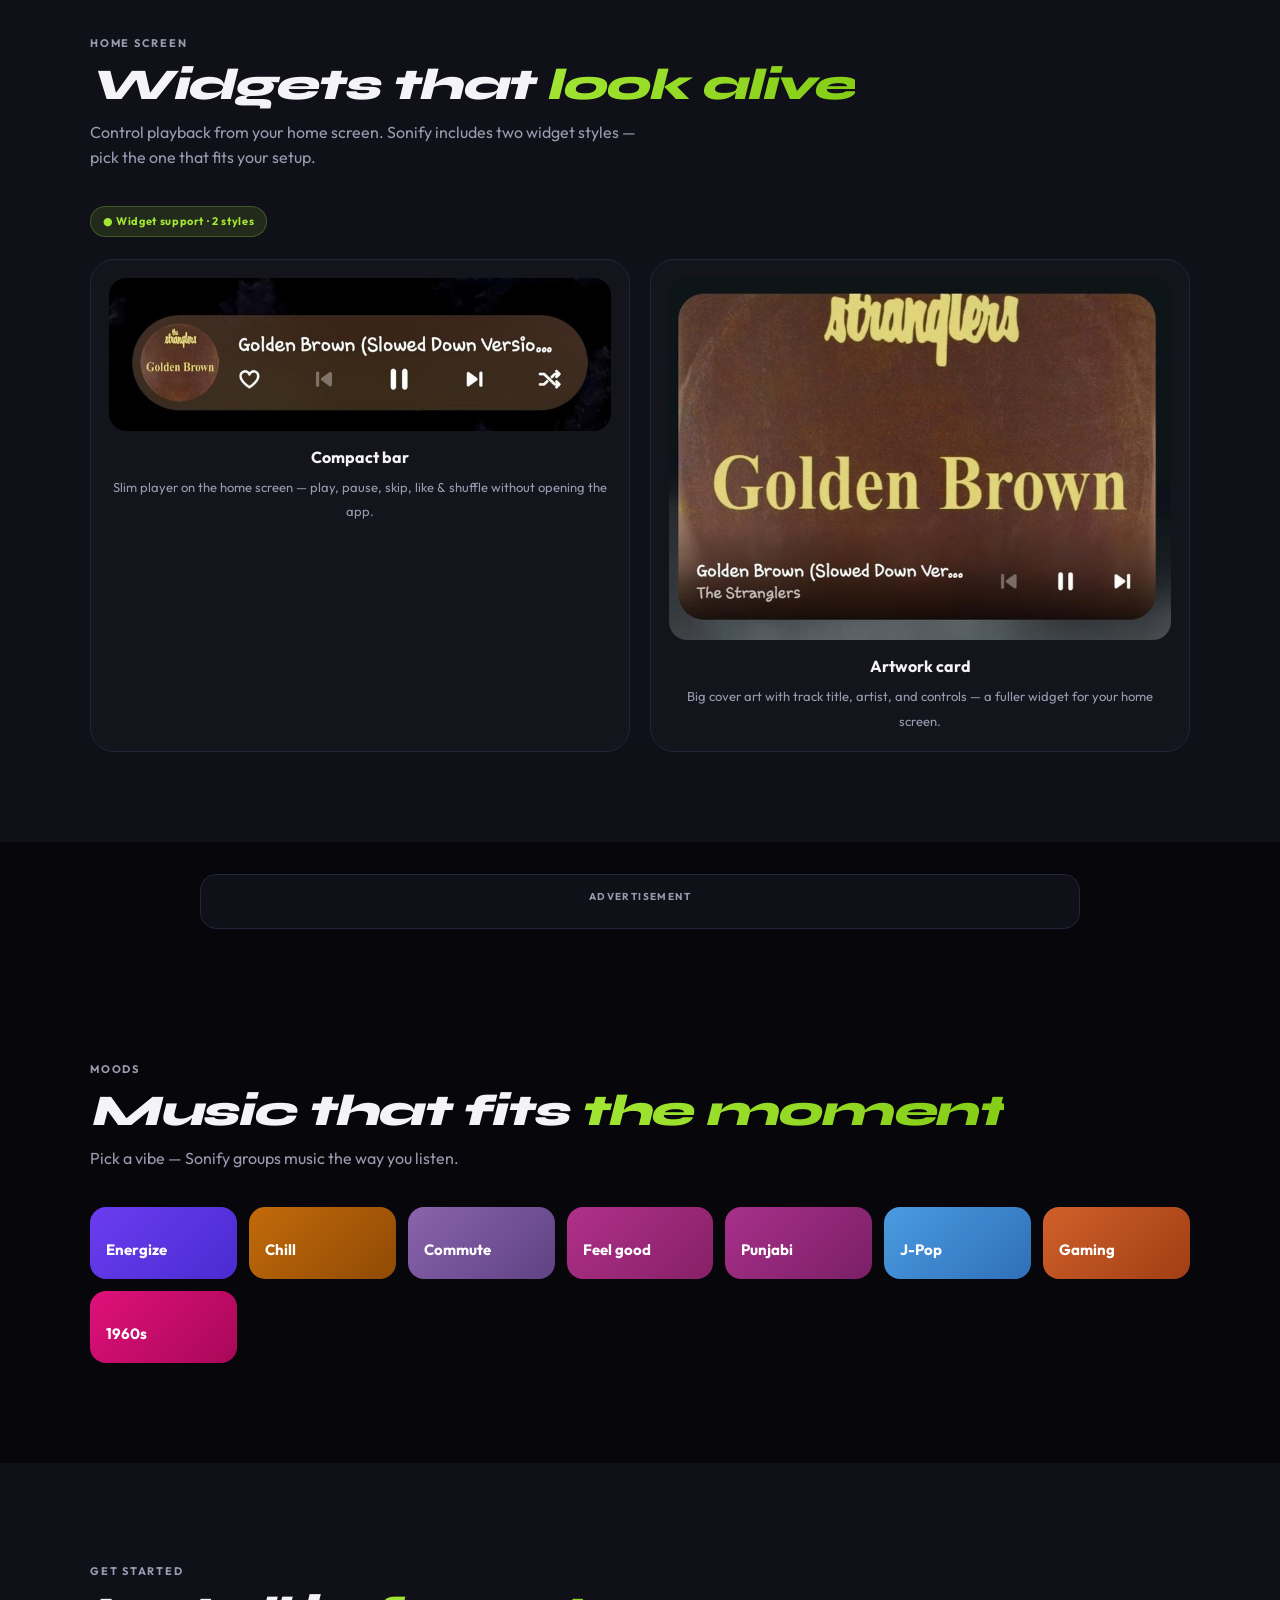
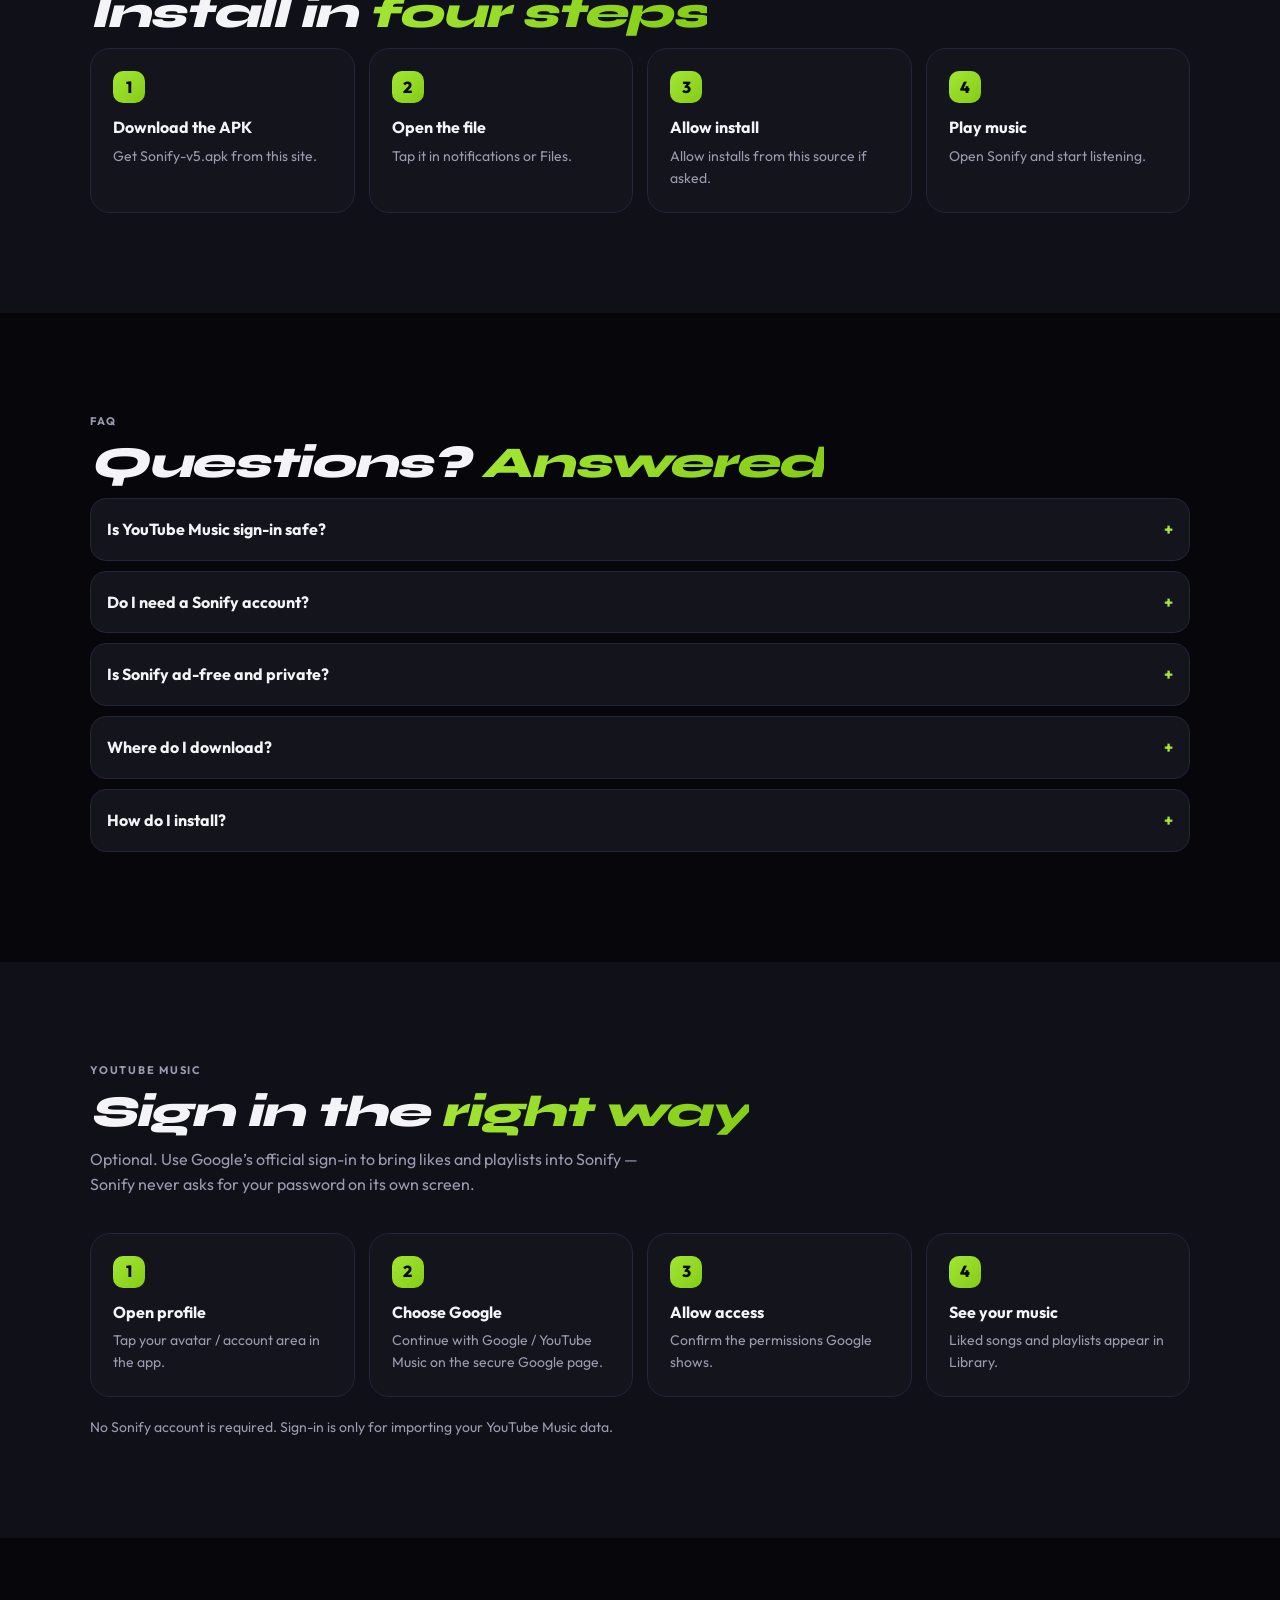
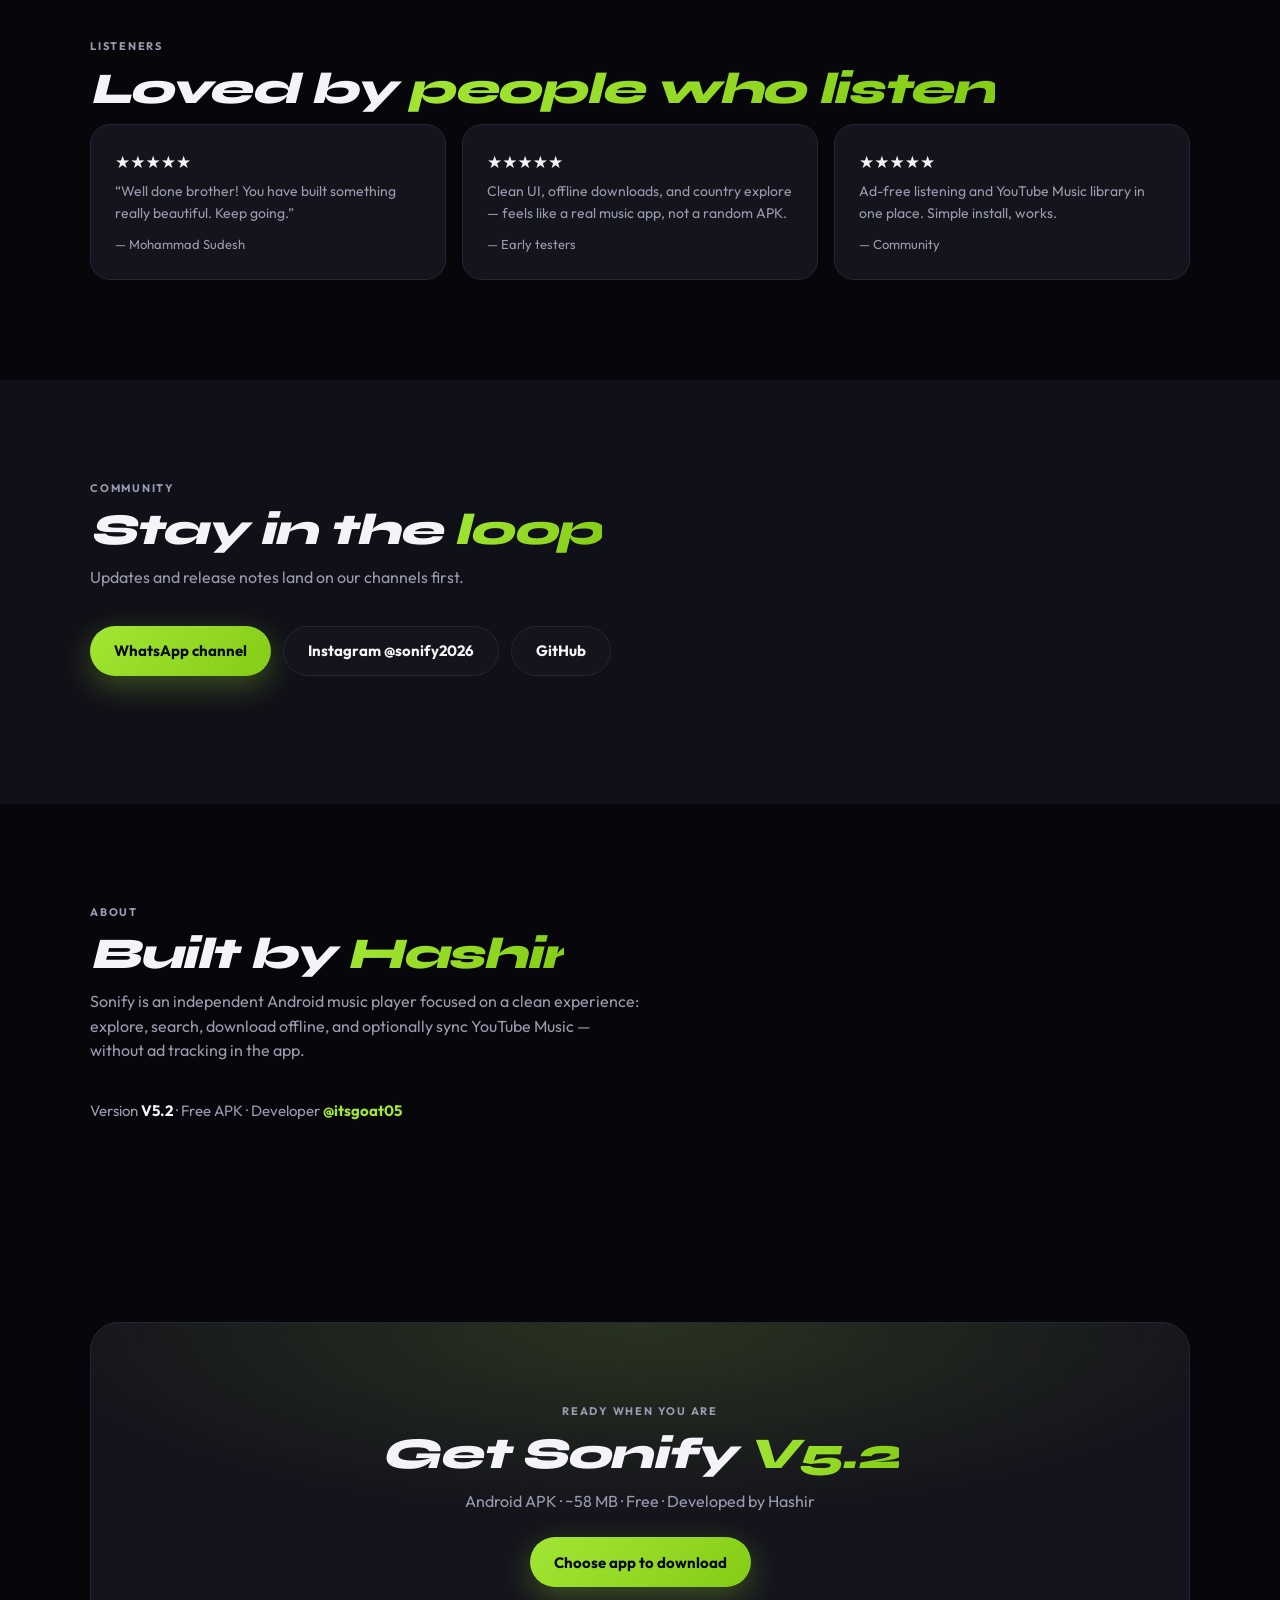
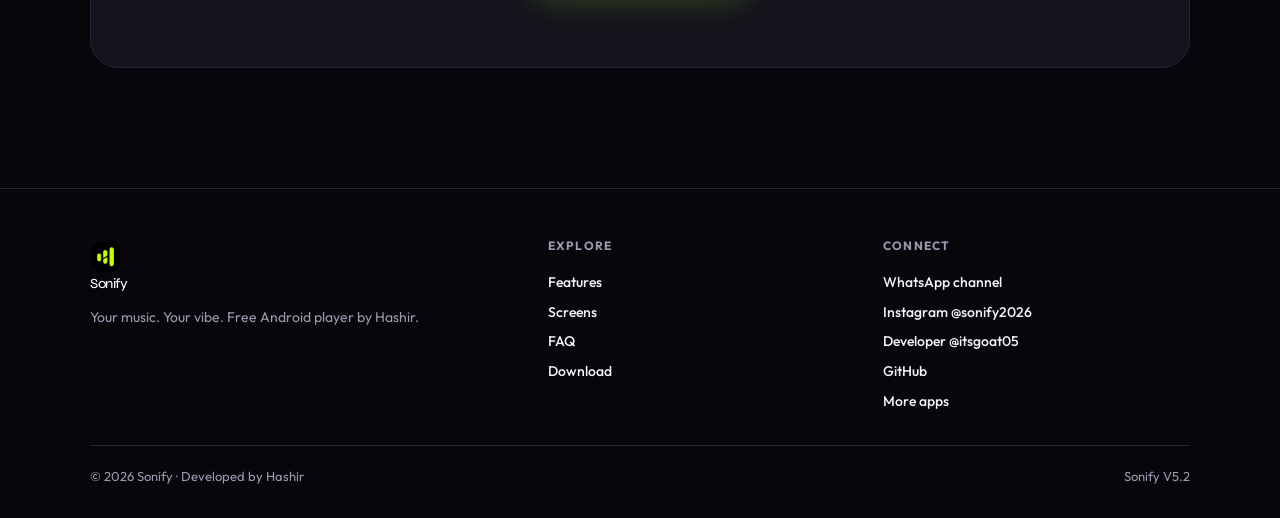
==== commit 8acfc110: "Add files via upload" ====
--- a/index.html
+++ b/index.html
@@ -662,15 +662,18 @@
   syncThemeIcon();
 };
 syncThemeIcon();
-$("burger").onclick=()=>{
+$("burger")&&($("burger").onclick=()=>{
   $("burger").classList.toggle("on");
-  $("mnav").classList.toggle("open");
-};
-$("mnav").querySelectorAll("a").forEach(a=>a.onclick=()=>{$("burger").classList.remove("on");$("mnav").classList.remove("open")});
+  $("mnav")&&$("mnav").classList.toggle("open");
+});
+$("mnav")&&$("mnav").querySelectorAll("a").forEach(a=>a.onclick=()=>{
+  $("burger")&&$("burger").classList.remove("on");
+  $("mnav")&&$("mnav").classList.remove("open");
+});
 $("goDl")&&($("goDl").onclick=()=>openDlChoose());
 $("backHome")&&($("backHome").onclick=e=>{e.preventDefault();goHome()});
 $("dlBtn")&&($("dlBtn").onclick=startApk);
-if($("dlReal")) $("dlReal").href=APK_UNI||APK;
+if($("dlReal")) $("dlReal").href=APK;
 
 
 addEventListener("scroll",()=>{
@@ -735,8 +738,21 @@
   a.addEventListener("click",e=>{e.preventDefault();openDlChoose()});
 });
 
-try{setLogos();buildGal();buildMoods();syncThemeIcon();}catch(e){console.error(e)}
-// fallback: set hero from SHOTS if still empty
-try{const h=document.getElementById("heroShot");if(h&&!h.src&&SHOTS&&SHOTS.home)h.src=SHOTS.home;}catch(e){}
+
+function bootImages(){
+  try{setLogos();buildGal();buildMoods();}catch(e){console.error(e)}
+  try{
+    const h=document.getElementById("heroShot");
+    if(h&&SHOTS&&SHOTS.home) h.src=SHOTS.home;
+    const dsi=document.getElementById("dlSonifyImg");
+    if(dsi) dsi.src=(SHOTS&&SHOTS.icon)||(typeof LOGO!=="undefined"?LOGO:"");
+    const ns=document.getElementById("navSonify");
+    if(ns) ns.src=(SHOTS&&SHOTS.icon)||(typeof LOGO!=="undefined"?LOGO:"");
+  }catch(e){}
+}
+bootImages();
+if(document.readyState==="loading") document.addEventListener("DOMContentLoaded", bootImages);
+
+try{syncThemeIcon()}catch(e){}
 </script>
 </body></html>
